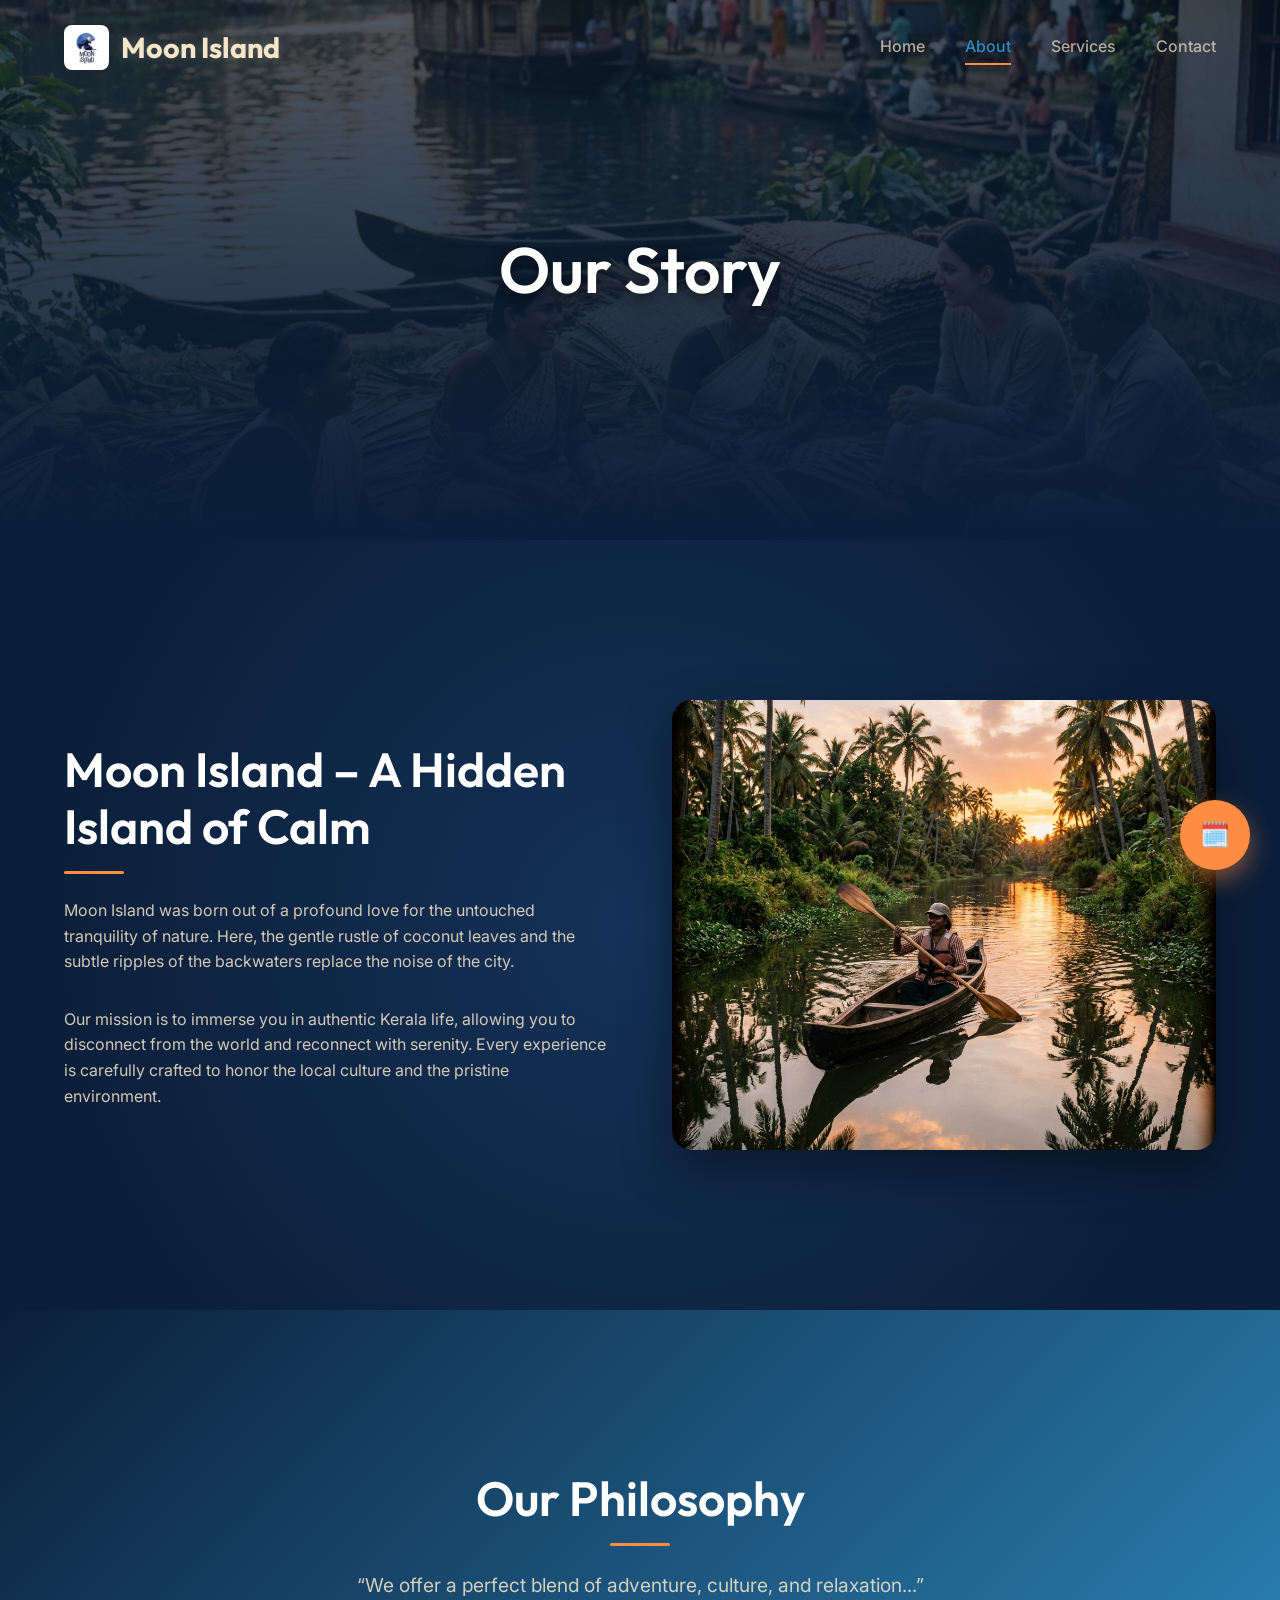
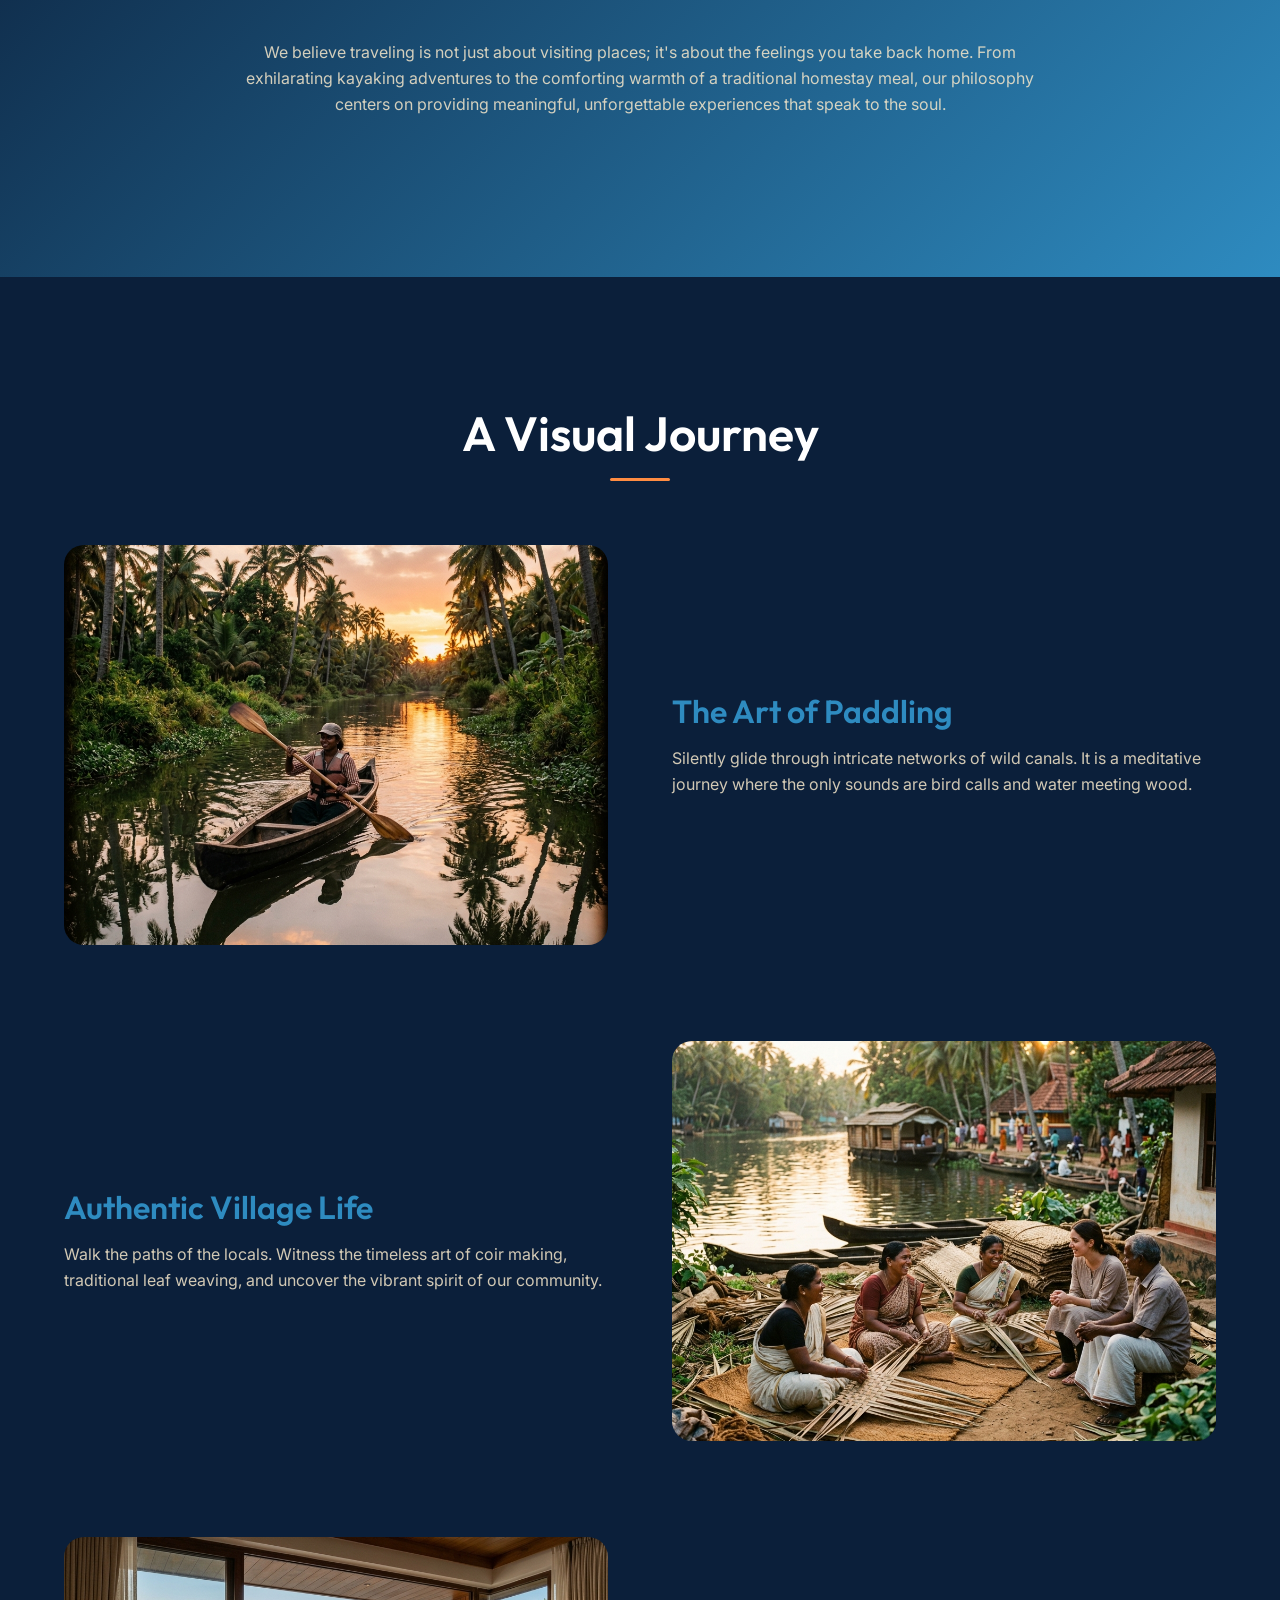
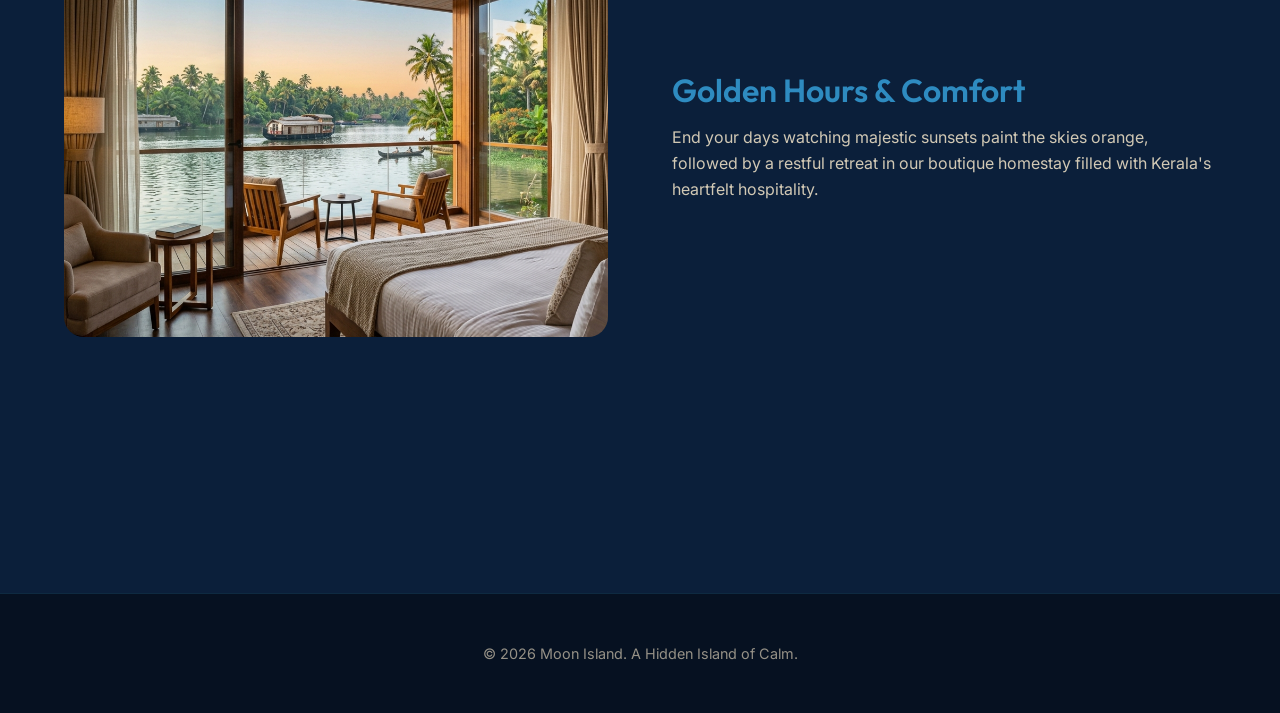
==== about.html @ 8cd6de1d "Initial commit" ====
<!DOCTYPE html>
<html lang="en">
<head>
    <meta charset="UTF-8">
    <meta name="viewport" content="width=device-width, initial-scale=1.0">
    <title>About | Moon Island - Backwater Experience</title>
    <meta name="description" content="Learn about Moon Island. A hidden island of calm offering a perfect blend of adventure, culture, and relaxation.">
    <link rel="preconnect" href="https://fonts.googleapis.com">
    <link rel="preconnect" href="https://fonts.gstatic.com" crossorigin>
    <link href="https://fonts.googleapis.com/css2?family=Outfit:wght@300;400;500;600;700&family=Inter:wght@300;400;500;600&display=swap" rel="stylesheet">
    <link rel="stylesheet" href="style.css">
</head>
<body>
    <div class="water-overlay"></div>

    <header class="navbar">
        <a href="index.html" class="logo">
            <img src="moon island logo.jpeg" alt="Moon Island Logo" class="brand-logo">
            Moon Island
        </a>
        <nav class="nav-links">
            <a href="index.html" class="nav-link">Home</a>
            <a href="about.html" class="nav-link active">About</a>
            <a href="services.html" class="nav-link">Services</a>
            <a href="contact.html" class="nav-link">Contact</a>
        </nav>
        <button class="menu-btn" aria-label="Menu" id="menu-toggle">
            <span></span><span></span><span></span>
        </button>
    </header>

    <main>
        <!-- PAGE HEADER -->
        <section class="page-header">
            <div class="page-header-bg" style="background-image: url('assets/village.png');"></div>
            <div class="page-header-overlay"></div>
            <div class="container fade-up-element">
                <h1 class="page-title float-ui">Our Story</h1>
            </div>
        </section>

        <!-- SECTION 1: ABOUT MOON ISLAND -->
        <section class="welcome-section">
            <div class="container side-passing-layout">
                <div class="side-content slide-in-left">
                    <h2 class="section-heading">Moon Island – A Hidden Island of Calm</h2>
                    <p>Moon Island was born out of a profound love for the untouched tranquility of nature. Here, the gentle rustle of coconut leaves and the subtle ripples of the backwaters replace the noise of the city.</p>
                    <p class="mt-2">Our mission is to immerse you in authentic Kerala life, allowing you to disconnect from the world and reconnect with serenity. Every experience is carefully crafted to honor the local culture and the pristine environment.</p>
                </div>
                <div class="side-image slide-in-right float-ui-delayed">
                    <img src="assets/kayak.png" alt="Peaceful Backwaters">
                </div>
            </div>
        </section>

        <!-- SECTION 2: EXPERIENCE PHILOSOPHY -->
        <section class="why-us-section">
            <div class="container fade-up-element">
                <h2 class="section-heading center">Our Philosophy</h2>
                <p class="cta-text">“We offer a perfect blend of adventure, culture, and relaxation...”</p>
                <p style="max-width: 800px; margin: 0 auto; color: rgba(245, 230, 202, 0.85);">We believe traveling is not just about visiting places; it's about the feelings you take back home. From exhilarating kayaking adventures to the comforting warmth of a traditional homestay meal, our philosophy centers on providing meaningful, unforgettable experiences that speak to the soul.</p>
            </div>
        </section>

        <!-- SECTION 3: VISUAL EXPERIENCE -->
        <section class="activities-section" style="padding-top: 4rem;">
            <div class="container">
                <h2 class="section-heading center fade-up-element">A Visual Journey</h2>
                
                <div class="story-timeline">
                    <!-- Kayaking -->
                    <div class="story-block">
                        <div class="story-image slide-in-left float-ui">
                            <img src="assets/kayak.png" alt="Kayaking through backwaters">
                        </div>
                        <div class="story-text slide-in-right">
                            <h3>The Art of Paddling</h3>
                            <p>Silently glide through intricate networks of wild canals. It is a meditative journey where the only sounds are bird calls and water meeting wood.</p>
                        </div>
                    </div>

                    <!-- Village Life -->
                    <div class="story-block">
                        <div class="story-image slide-in-right float-ui-delayed">
                            <img src="assets/village.png" alt="Village life">
                        </div>
                        <div class="story-text slide-in-left">
                            <h3>Authentic Village Life</h3>
                            <p>Walk the paths of the locals. Witness the timeless art of coir making, traditional leaf weaving, and uncover the vibrant spirit of our community.</p>
                        </div>
                    </div>

                    <!-- Homestay & Sunset (Combined) -->
                    <div class="story-block">
                        <div class="story-image slide-in-left float-ui">
                            <img src="assets/homestay.png" alt="Boutique Homestay at Sunset">
                        </div>
                        <div class="story-text slide-in-right">
                            <h3>Golden Hours & Comfort</h3>
                            <p>End your days watching majestic sunsets paint the skies orange, followed by a restful retreat in our boutique homestay filled with Kerala's heartfelt hospitality.</p>
                        </div>
                    </div>
                </div>

            </div>
        </section>

    </main>

    <footer>
        <p>&copy; 2026 Moon Island. A Hidden Island of Calm.</p>
    </footer>

    <a href="contact.html" class="floating-book-btn" aria-label="Book Now">🗓️</a>
    <script src="script.js"></script>
</body>
</html>
---- style.css ----
:root {
    --bg-deep-blue: #0B1F3A;
    --bg-aqua-blue: #2E8BC0;
    --text-sand-beige: #F5E6CA;
    --accent-sunset: #FF8C42;
    
    --bg-gradient: radial-gradient(circle at 50% 50%, #153258 0%, #0B1F3A 80%);
    --glass-bg: rgba(245, 230, 202, 0.05); /* Sand Beige tinted glass */
    --glass-border: rgba(245, 230, 202, 0.15);
    
    --font-heading: 'Outfit', sans-serif;
    --font-body: 'Inter', sans-serif;
}

* {
    margin: 0;
    padding: 0;
    box-sizing: border-box;
    scroll-behavior: smooth;
}

body {
    font-family: var(--font-body);
    background: var(--bg-deep-blue);
    color: var(--text-sand-beige);
    line-height: 1.6;
    overflow-x: hidden;
}

/* Water Overlay Animation (Subtle) */
.water-overlay {
    position: fixed;
    top: 0;
    left: 0;
    width: 100vw;
    height: 100vh;
    background: url('data:image/svg+xml;utf8,<svg viewBox="0 0 200 200" xmlns="http://www.w3.org/2000/svg"><filter id="noiseFilter"><feTurbulence type="fractalNoise" baseFrequency="0.015" numOctaves="3" stitchTiles="stitch"/></filter><rect width="100%" height="100%" filter="url(%23noiseFilter)" opacity="0.05" fill="%232E8BC0" /></svg>');
    opacity: 0.1;
    pointer-events: none;
    z-index: 9999;
    animation: driftWater 20s linear infinite;
    mix-blend-mode: overlay;
}
@keyframes driftWater {
    0% { background-position: 0 0; }
    100% { background-position: 200px 200px; }
}

/* Typography */
h1, h2, h3, h4, h5 {
    font-family: var(--font-heading);
    font-weight: 600;
    line-height: 1.2;
    color: #fff;
}
p {
    color: rgba(245, 230, 202, 0.85); /* Slightly muted sand beige */
}

a { text-decoration: none; color: inherit; }
ul { list-style: none; }

.container {
    width: 90%;
    max-width: 1200px;
    margin: 0 auto;
    padding: 4rem 0;
}

.visually-hidden {
    position: absolute; width: 1px; height: 1px; overflow: hidden;
}

.center { text-align: center; }
.w-100 { width: 100%; }
.mt-2 { margin-top: 2rem; }
.mt-4 { margin-top: 4rem; }

/* Navbar - Sticky */
.navbar {
    position: fixed;
    top: 0; left: 0; width: 100%;
    padding: 1.5rem 5%;
    display: flex;
    justify-content: space-between;
    align-items: center;
    z-index: 1000;
    transition: background 0.4s ease, padding 0.4s ease, backdrop-filter 0.4s ease;
}

.navbar.scrolled {
    background: rgba(11, 31, 58, 0.85);
    backdrop-filter: blur(16px);
    -webkit-backdrop-filter: blur(16px);
    border-bottom: 1px solid rgba(46, 139, 192, 0.15);
    padding: 1rem 5%;
}

.logo {
    display: flex;
    align-items: center;
    gap: 12px;
    font-family: var(--font-heading);
    font-weight: 700;
    font-size: 1.8rem;
    color: var(--text-sand-beige);
    text-shadow: 0 0 15px rgba(245, 230, 202, 0.3);
}

.brand-logo {
    height: 45px;
    width: auto;
    border-radius: 8px; /* Slightly rounded corners */
}

.nav-links {
    display: flex;
    gap: 2.5rem;
}

.nav-link {
    font-size: 1rem;
    font-weight: 500;
    color: rgba(245, 230, 202, 0.7);
    position: relative;
    transition: color 0.3s ease;
}

.nav-link:hover, .nav-link.active {
    color: var(--bg-aqua-blue);
}

.nav-link::after {
    content: '';
    position: absolute;
    bottom: -5px; left: 0;
    width: 0; height: 2px;
    background: var(--accent-sunset);
    transition: width 0.3s cubic-bezier(0.4, 0, 0.2, 1);
}

.nav-link:hover::after, .nav-link.active::after {
    width: 100%;
}

.menu-btn { 
    display: none; 
    background: none;
    border: none;
    cursor: pointer;
    flex-direction: column;
    gap: 5px;
}
.menu-btn span {
    display: block;
    width: 25px; height: 2px;
    background: var(--text-sand-beige);
    transition: 0.3s;
}

/* Glass UI Components */
.glass-card {
    background: var(--glass-bg);
    backdrop-filter: blur(16px);
    -webkit-backdrop-filter: blur(16px);
    border: 1px solid var(--glass-border);
    border-radius: 20px;
    padding: 2.5rem;
    box-shadow: 0 10px 30px rgba(0, 0, 0, 0.2);
    transition: transform 0.4s cubic-bezier(0.175, 0.885, 0.32, 1.275), box-shadow 0.4s ease, border-color 0.4s ease;
    position: relative;
    overflow: hidden;
}

/* 3D Hover Tilt applied via JS, but base transitions here */
.card-3d:hover {
    border-color: rgba(46, 139, 192, 0.4);
    box-shadow: 0 15px 40px rgba(46, 139, 192, 0.15);
}

/* Floating Motion */
.float-ui {
    animation: gentleUpAndDown 6s ease-in-out infinite alternate;
}
.float-ui-delayed {
    animation: gentleUpAndDown 6s ease-in-out 3s infinite alternate;
}
@keyframes gentleUpAndDown {
    0% { transform: translateY(0px); }
    100% { transform: translateY(-15px); }
}

/* Buttons */
.btn {
    display: inline-block;
    padding: 14px 32px;
    border-radius: 50px;
    font-family: var(--font-heading);
    font-weight: 600;
    font-size: 1.1rem;
    cursor: pointer;
    transition: all 0.3s ease;
    border: none;
    position: relative;
    overflow: hidden;
    z-index: 1;
    text-align: center;
}

.btn-primary {
    background: linear-gradient(135deg, var(--bg-aqua-blue), #1A6C9C);
    color: #fff;
    box-shadow: 0 4px 15px rgba(46, 139, 192, 0.4);
}

.btn-primary:hover {
    box-shadow: 0 8px 25px rgba(46, 139, 192, 0.6);
    transform: translateY(-3px);
}

.btn-outline {
    background: rgba(245, 230, 202, 0.05);
    color: var(--text-sand-beige);
    border: 1px solid rgba(245, 230, 202, 0.3);
    backdrop-filter: blur(4px);
}

.btn-outline:hover {
    background: rgba(46, 139, 192, 0.1);
    border-color: var(--bg-aqua-blue);
    color: #fff;
    transform: translateY(-3px);
}

.btn-accent {
    background: linear-gradient(135deg, var(--accent-sunset), #E06C22);
    color: #fff;
    box-shadow: 0 4px 15px rgba(255, 140, 66, 0.4);
    font-size: 1.2rem;
    padding: 16px 40px;
}
.btn-accent:hover {
    box-shadow: 0 0 25px rgba(255, 140, 66, 0.8);
    transform: translateY(-3px) scale(1.02);
}

/* Ripple */
.ripple { position: relative; }
.ripple-span {
    position: absolute;
    border-radius: 50%;
    transform: scale(0);
    animation: rippleAnim 0.6s linear;
    background-color: rgba(255, 255, 255, 0.3);
    pointer-events: none;
}
@keyframes rippleAnim {
    to { transform: scale(4); opacity: 0; }
}

/* Pages Global Settings */
main {
    padding-top: 0; /* managed per section if needed */
    min-height: 100vh;
}

/* Smooth Fade + Slide Animations */
.fade-up-element {
    opacity: 0;
    transform: translateY(40px);
    transition: opacity 1s cubic-bezier(0.2, 0.8, 0.2, 1), transform 1s cubic-bezier(0.2, 0.8, 0.2, 1);
}
.slide-in-left {
    opacity: 0;
    transform: translateX(-50px);
    transition: opacity 1s cubic-bezier(0.2, 0.8, 0.2, 1), transform 1s cubic-bezier(0.2, 0.8, 0.2, 1);
}
.slide-in-right {
    opacity: 0;
    transform: translateX(50px);
    transition: opacity 1s cubic-bezier(0.2, 0.8, 0.2, 1), transform 1s cubic-bezier(0.2, 0.8, 0.2, 1);
}
.is-visible {
    opacity: 1 !important;
    transform: translate(0, 0) !important;
}

/* HERO SECTION (HOME FULLSCREEN) */
.hero-wrapper {
    position: relative;
    height: 100vh;
    display: flex;
    align-items: center;
    justify-content: center;
    overflow: hidden;
}

.hero-bg-img {
    position: absolute;
    top: 0; left: 0; width: 100%; height: 100%;
    background-image: url('assets/hero.png'), linear-gradient(180deg, var(--bg-deep-blue), var(--bg-aqua-blue));
    background-size: cover;
    background-position: center;
    z-index: -2;
    animation: slowHeroZoom 30s infinite alternate ease-in-out;
}
@keyframes slowHeroZoom {
    0% { transform: scale(1); }
    100% { transform: scale(1.15); }
}

.hero-gradient-overlay {
    position: absolute;
    top: 0; left: 0; width: 100%; height: 100%;
    background: linear-gradient(to bottom, rgba(11,31,58,0.4) 0%, rgba(11,31,58,0.8) 100%);
    z-index: -1;
}

.hero-content {
    text-align: center;
    z-index: 10;
    max-width: 900px;
}

.hero-title {
    font-size: 5rem;
    font-weight: 700;
    background: linear-gradient(to right, #fff, var(--text-sand-beige));
    -webkit-background-clip: text;
    -webkit-text-fill-color: transparent;
    margin-bottom: 1rem;
    text-shadow: 0 10px 30px rgba(0,0,0,0.5);
    opacity: 0;
    animation: fadeInDown 1.5s ease forwards 0.5s;
}

.hero-subtitle {
    font-size: 2rem;
    color: var(--bg-aqua-blue);
    margin-bottom: 2rem;
    opacity: 0;
    animation: fadeInUp 1.5s ease forwards 1s;
}

.hero-text {
    font-size: 1.2rem;
    color: var(--text-sand-beige);
    opacity: 0;
    margin-bottom: 3rem;
    line-height: 1.8;
    animation: fadeInUp 1.5s ease forwards 1.5s;
}

.hero-btns {
    display: flex;
    gap: 1.5rem;
    justify-content: center;
    opacity: 0;
    animation: fadeInUp 1.5s ease forwards 2s;
}

@keyframes fadeInUp {
    from { opacity: 0; transform: translateY(30px); }
    to { opacity: 1; transform: translateY(0); }
}
@keyframes fadeInDown {
    from { opacity: 0; transform: translateY(-30px); }
    to { opacity: 1; transform: translateY(0); }
}

/* WELCOME SECTION - Side Passing */
.welcome-section {
    padding: 6rem 0;
    background: var(--bg-gradient);
    position: relative;
    overflow: hidden;
}
.side-passing-layout {
    display: flex;
    align-items: center;
    justify-content: space-between;
    gap: 4rem;
}
.side-passing-layout.reverse {
    flex-direction: row-reverse;
}
.side-content { flex: 1; }
.side-image {
    flex: 1;
    position: relative;
    border-radius: 20px;
    overflow: hidden;
    box-shadow: 0 20px 50px rgba(0,0,0,0.4);
    height: 450px;
}
.side-image img {
    width: 100%; height: 100%; object-fit: cover;
}

/* Section Titles */
.section-heading {
    font-size: 3rem;
    color: #fff;
    margin-bottom: 1.5rem;
    position: relative;
}
.section-heading::after {
    content: '';
    display: block;
    width: 60px;
    height: 3px;
    background: var(--accent-sunset);
    margin-top: 15px;
    border-radius: 2px;
}
.section-heading.center {
    text-align: center;
}
.section-heading.center::after {
    margin: 15px auto 0;
}

/* ACTIVITIES SECTION */
.activities-section {
    padding: 6rem 0;
    background: var(--bg-deep-blue);
}

.activities-grid {
    display: grid;
    grid-template-columns: repeat(auto-fit, minmax(320px, 1fr));
    gap: 2.5rem;
    margin-top: 4rem;
}

.activity-card {
    display: flex;
    flex-direction: column;
    padding: 0;
}

.activity-image {
    height: 220px;
    overflow: hidden;
    border-radius: 20px 20px 0 0;
    position: relative;
}
.activity-image img {
    width: 100%; height: 100%; object-fit: cover;
    transition: transform 0.6s ease;
}
.activity-card:hover .activity-image img {
    transform: scale(1.08);
}
.activity-icon {
    position: absolute;
    bottom: -20px;
    right: 20px;
    width: 50px;
    height: 50px;
    background: var(--bg-aqua-blue);
    border-radius: 50%;
    display: flex;
    align-items: center;
    justify-content: center;
    font-size: 1.5rem;
    box-shadow: 0 5px 15px rgba(0,0,0,0.3);
    z-index: 2;
}

.activity-details {
    padding: 2rem;
    flex: 1;
    display: flex;
    flex-direction: column;
    border-radius: 0 0 20px 20px;
}
.activity-details h3 {
    font-size: 1.5rem;
    margin-bottom: 1rem;
    color: var(--bg-aqua-blue);
}
.activity-details p {
    font-size: 0.95rem;
    margin-bottom: 1.5rem;
    flex: 1;
}
.highlights-list h4 {
    font-size: 1rem;
    color: #fff;
    margin-bottom: 0.8rem;
}
.highlights-list ul {
    margin-bottom: 1rem;
}
.highlights-list li {
    font-size: 0.9rem;
    margin-bottom: 0.5rem;
    padding-left: 1.5rem;
    position: relative;
    color: rgba(245, 230, 202, 0.8);
}
.highlights-list li::before {
    content: '✓';
    position: absolute;
    left: 0;
    color: var(--accent-sunset);
    font-weight: bold;
}

/* WHY CHOOSE US */
.why-us-section {
    padding: 6rem 0;
    background: linear-gradient(135deg, var(--bg-deep-blue), var(--bg-aqua-blue));
    position: relative;
    text-align: center;
}
.why-grid {
    display: flex;
    justify-content: center;
    flex-wrap: wrap;
    gap: 3rem;
    margin-top: 4rem;
}
.why-item {
    flex: 1;
    min-width: 250px;
    max-width: 300px;
}
.why-icon {
    font-size: 3rem;
    margin-bottom: 1.5rem;
    display: inline-block;
    animation: gentleUpAndDown 4s infinite alternate ease-in-out;
}
.why-item h4 {
    font-size: 1.2rem;
    margin-bottom: 1rem;
    color: #fff;
}
.why-item p {
    font-size: 0.95rem;
}

/* CTA SECTION */
.cta-section {
    padding: 8rem 0;
    text-align: center;
    background: var(--bg-gradient);
    border-top: 1px solid rgba(245, 230, 202, 0.1);
}
.cta-section .section-heading::after {
    display: none;
}
.cta-text {
    font-size: 1.2rem;
    max-width: 600px;
    margin: 0 auto 2.5rem;
}

/* PAGE WRAPPERS (About, Services, Contact) */
.page-header {
    height: 60vh;
    display: flex;
    align-items: center;
    justify-content: center;
    position: relative;
    text-align: center;
    overflow: hidden;
}
.page-header-bg {
    position: absolute;
    top: 0; left: 0; width: 100%; height: 100%;
    background-size: cover;
    background-position: center;
    background-attachment: fixed; /* Parallax */
    z-index: -2;
    filter: brightness(0.6);
}
.page-header-overlay {
    position: absolute;
    top: 0; left: 0; width: 100%; height: 100%;
    background: linear-gradient(to top, var(--bg-deep-blue), rgba(11,31,58,0.5));
    z-index: -1;
}
.page-title {
    font-size: 4rem;
    color: #fff;
    text-shadow: 0 5px 15px rgba(0,0,0,0.6);
}

/* ABOUT PAGE */
.story-timeline {
    position: relative;
    margin-top: 4rem;
}
.story-block {
    display: flex;
    align-items: center;
    gap: 4rem;
    margin-bottom: 6rem;
}
.story-block:nth-child(even) {
    flex-direction: row-reverse;
}
.story-text {
    flex: 1;
}
.story-image {
    flex: 1;
    border-radius: 20px;
    height: 400px;
    overflow: hidden;
}
.story-image img {
    width: 100%; height: 100%; object-fit: cover;
}
.story-text h3 {
    font-size: 2rem;
    color: var(--bg-aqua-blue);
    margin-bottom: 1rem;
}

/* Image Gallery Slider Placeholder */
.gallery-slider {
    display: flex;
    gap: 2rem;
    overflow-x: auto;
    padding: 2rem 0;
    scroll-snap-type: x mandatory;
    scrollbar-width: none;
}
.gallery-slider::-webkit-scrollbar { display: none; }
.gallery-item {
    min-width: 350px;
    height: 250px;
    border-radius: 20px;
    overflow: hidden;
    scroll-snap-align: center;
}
.gallery-item img {
    width: 100%; height: 100%; object-fit: cover;
    transition: 0.5s ease;
}
.gallery-item:hover img {
    transform: scale(1.1);
}

/* SERVICES PAGE */
.pricing-section {
    padding: 6rem 0;
    background: var(--bg-gradient);
}
.pricing-grid {
    display: grid;
    grid-template-columns: repeat(auto-fit, minmax(280px, 1fr));
    gap: 2.5rem;
    margin-top: 3rem;
}
.price-card {
    text-align: center;
}
.price-tag {
    font-size: 2.5rem;
    color: var(--accent-sunset);
    font-weight: 700;
    margin: 1.5rem 0;
    font-family: var(--font-heading);
}
.badge {
    position: absolute;
    top: -15px; right: 20px;
    background: var(--accent-sunset);
    color: #fff;
    padding: 5px 15px;
    border-radius: 20px;
    font-size: 0.8rem;
    font-weight: bold;
    box-shadow: 0 5px 15px rgba(255,140,66,0.3);
}

.packages-grid {
    display: grid;
    grid-template-columns: repeat(auto-fit, minmax(200px, 1fr));
    gap: 1.5rem;
    margin-top: 2rem;
}
.pkg-card {
    text-align: center;
    padding: 2rem;
    border-radius: 15px;
    background: rgba(46, 139, 192, 0.1);
    border: 1px solid rgba(46, 139, 192, 0.3);
    transition: 0.4s ease;
}
.pkg-card:hover {
    background: rgba(46, 139, 192, 0.2);
    transform: translateY(-5px);
}
.pkg-card h4 {
    margin-bottom: 0.5rem;
    color: var(--text-sand-beige);
}
.pkg-card .pkg-price {
    font-size: 1.5rem;
    color: var(--accent-sunset);
    font-weight: 600;
}

.notes-section {
    text-align: center;
    margin-top: 4rem;
    padding: 2rem;
    background: rgba(255, 140, 66, 0.1);
    border-radius: 15px;
}
.notes-section p {
    color: var(--accent-sunset);
    font-weight: 500;
}

/* CONTACT PAGE */
.contact-layout {
    display: grid;
    grid-template-columns: 1fr 1fr;
    gap: 4rem;
    padding: 4rem 0;
}
.contact-info {
    display: flex;
    flex-direction: column;
    gap: 2rem;
}
.contact-item {
    display: flex;
    align-items: center;
    gap: 1.5rem;
    padding: 1.5rem;
    background: var(--glass-bg);
    border-radius: 15px;
    border: 1px solid var(--glass-border);
}
.contact-icon {
    font-size: 2rem;
    color: var(--bg-aqua-blue);
}
.contact-item h4 {
    margin-bottom: 0.2rem;
    color: #fff;
}

.contact-form {
    display: flex;
    flex-direction: column;
    gap: 1.5rem;
}
.form-group {
    display: flex;
    flex-direction: column;
    gap: 0.5rem;
}
.form-group label {
    font-weight: 500;
    color: var(--text-sand-beige);
}
.form-control {
    padding: 15px;
    border-radius: 10px;
    border: 1px solid rgba(245, 230, 202, 0.2);
    background: rgba(11, 31, 58, 0.5);
    color: #fff;
    font-family: var(--font-body);
    font-size: 1rem;
    transition: 0.3s;
}
.form-control:focus {
    outline: none;
    border-color: var(--bg-aqua-blue);
    box-shadow: 0 0 10px rgba(46, 139, 192, 0.2);
}
textarea.form-control {
    resize: vertical;
    min-height: 150px;
}

.map-container {
    width: 100%;
    height: 400px;
    border-radius: 20px;
    overflow: hidden;
    margin-top: 4rem;
}

/* Floating Booking Button */
.floating-book-btn {
    position: fixed;
    bottom: 30px;
    right: 30px;
    background: var(--accent-sunset);
    color: #fff;
    width: 70px;
    height: 70px;
    border-radius: 50%;
    display: flex;
    align-items: center;
    justify-content: center;
    font-size: 1.5rem;
    box-shadow: 0 10px 25px rgba(255, 140, 66, 0.5);
    z-index: 1000;
    transition: 0.3s;
    animation: gentlePulse 2s infinite;
}
@keyframes gentlePulse {
    0% { transform: scale(1); box-shadow: 0 10px 25px rgba(255, 140, 66, 0.5); }
    50% { transform: scale(1.05); box-shadow: 0 15px 35px rgba(255, 140, 66, 0.8); }
    100% { transform: scale(1); box-shadow: 0 10px 25px rgba(255, 140, 66, 0.5); }
}
.floating-book-btn:hover {
    transform: scale(1.1) !important;
}

/* Footer */
footer {
    text-align: center;
    padding: 3rem 0;
    background: #061121;
    border-top: 1px solid rgba(46, 139, 192, 0.2);
}
footer p {
    font-size: 0.9rem;
    color: rgba(245, 230, 202, 0.6);
}

/* Mobile Responsive */
@media (max-width: 992px) {
    .side-passing-layout, .side-passing-layout.reverse {
        flex-direction: column;
    }
    .hero-title { font-size: 3.5rem; }
    .page-title { font-size: 3rem; }
    .contact-layout { grid-template-columns: 1fr; }
    .story-block, .story-block:nth-child(even) { flex-direction: column; }
}

@media (max-width: 768px) {
    .menu-btn { display: flex; }
    .nav-links {
        position: absolute;
        top: 100%;
        left: 0;
        width: 100%;
        background: rgba(11, 31, 58, 0.95);
        backdrop-filter: blur(10px);
        flex-direction: column;
        align-items: center;
        padding: 2rem 0;
        gap: 2rem;
        transform: translateY(-150%);
        opacity: 0;
        transition: 0.4s ease;
        z-index: -1;
    }
    .nav-links.nav-active {
        transform: translateY(0);
        opacity: 1;
    }
    .hero-title { font-size: 2.8rem; }
    .hero-subtitle { font-size: 1.5rem; }
    .section-heading { font-size: 2.2rem; }
}
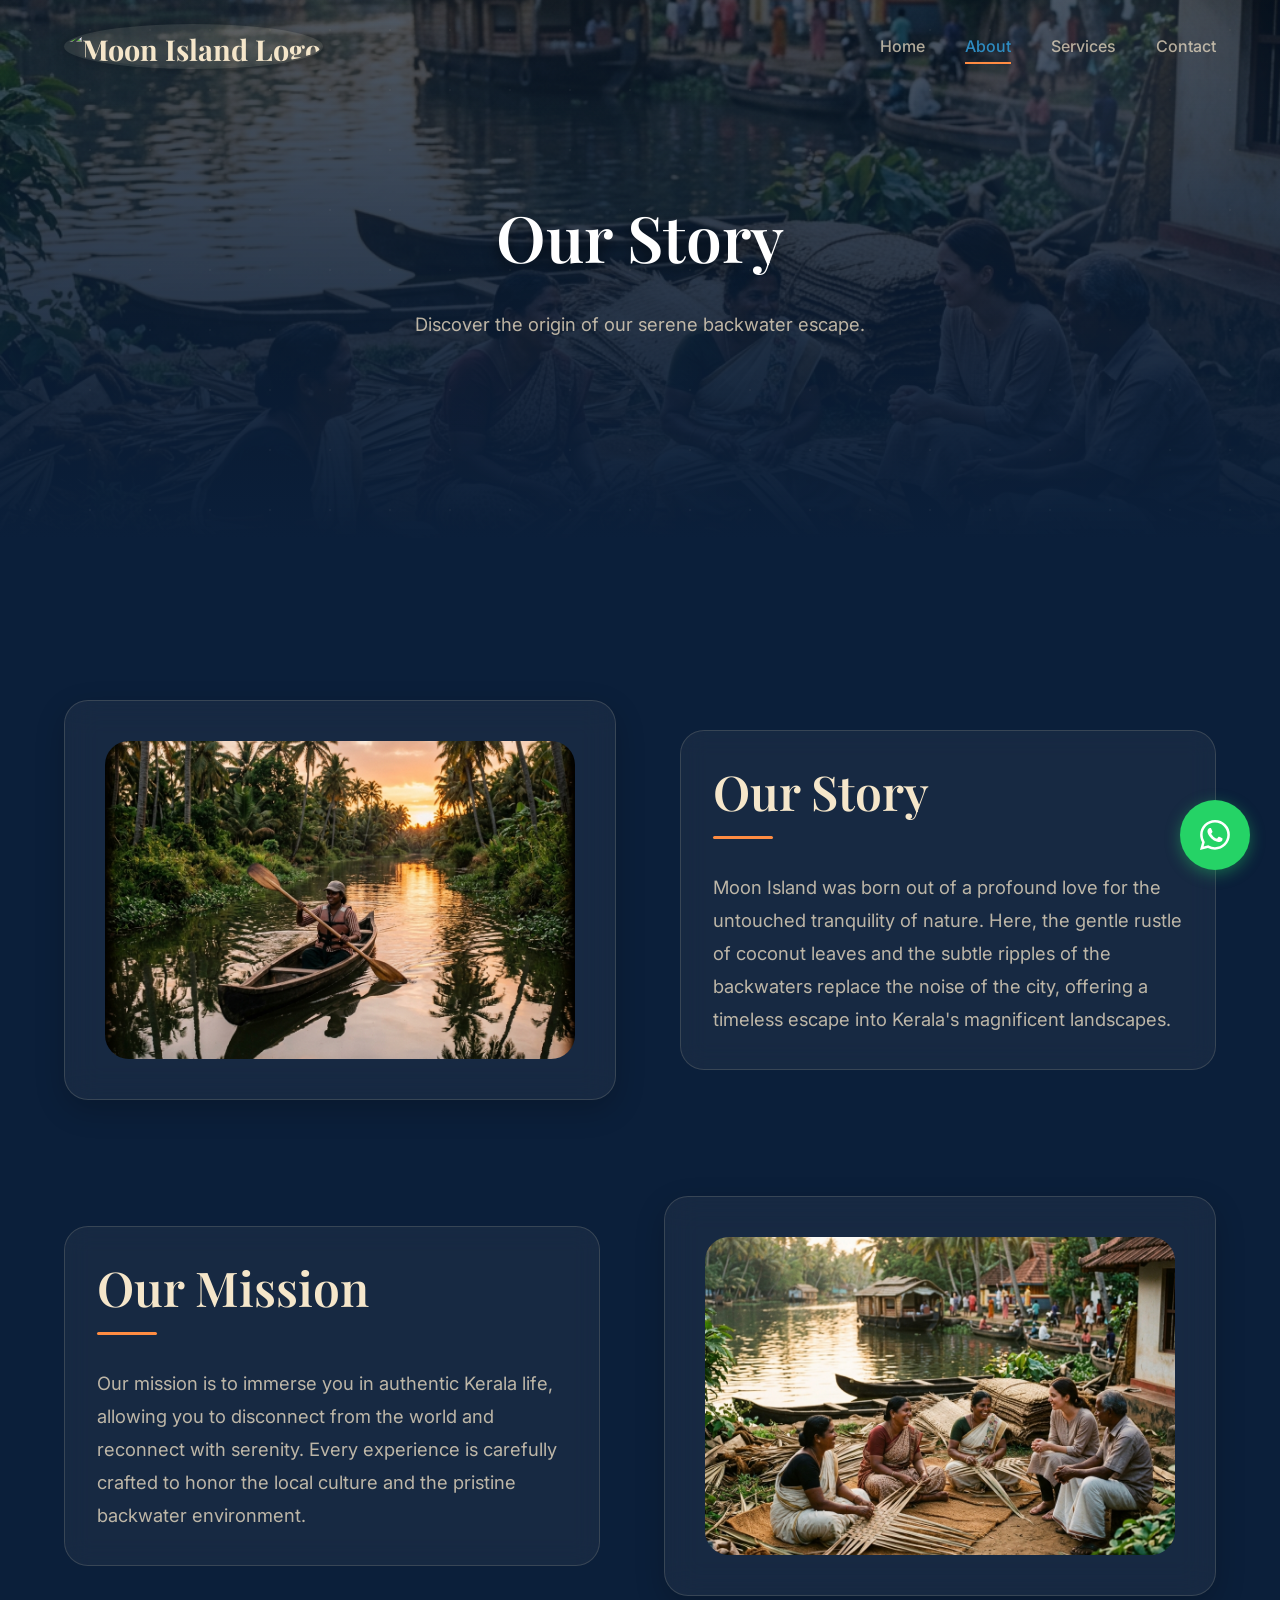
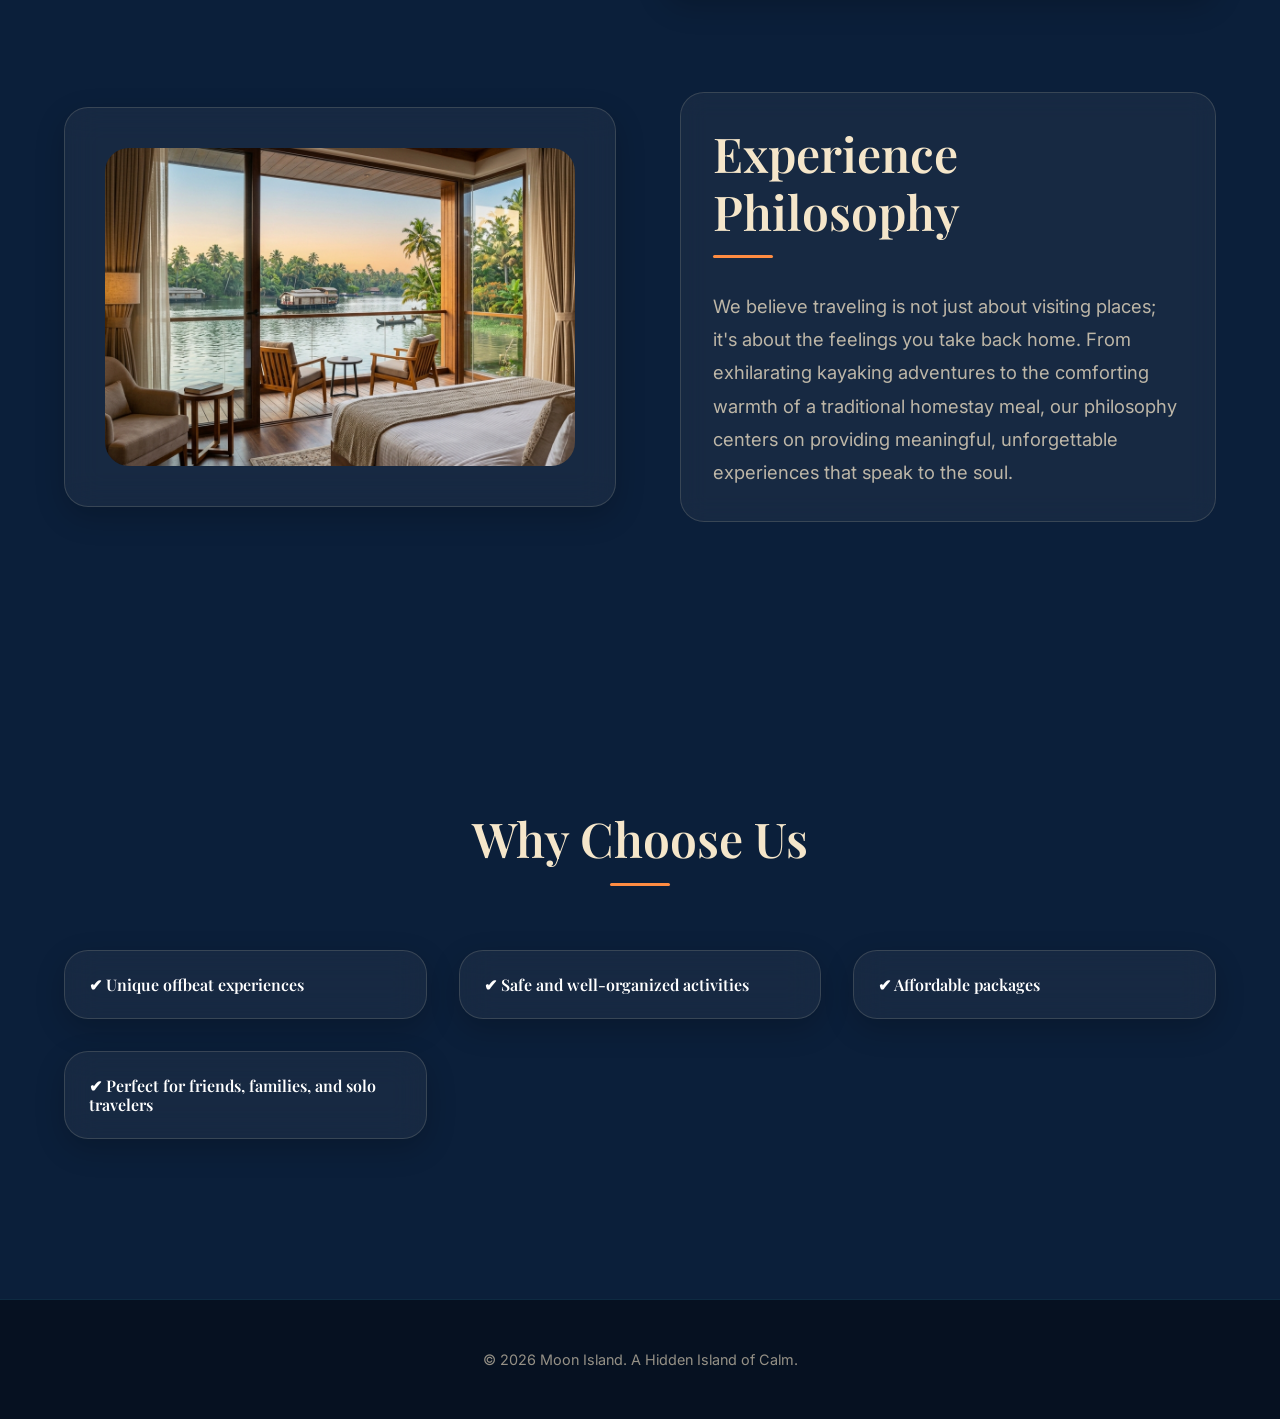
==== commit 09866be1: "upload website files" ====
--- a/about.html
+++ b/about.html
@@ -7,7 +7,7 @@
     <meta name="description" content="Learn about Moon Island. A hidden island of calm offering a perfect blend of adventure, culture, and relaxation.">
     <link rel="preconnect" href="https://fonts.googleapis.com">
     <link rel="preconnect" href="https://fonts.gstatic.com" crossorigin>
-    <link href="https://fonts.googleapis.com/css2?family=Outfit:wght@300;400;500;600;700&family=Inter:wght@300;400;500;600&display=swap" rel="stylesheet">
+    <link href="https://fonts.googleapis.com/css2?family=Playfair+Display:ital,wght@0,400;0,500;0,600;0,700;1,400;1,500&family=Inter:wght@300;400;500;600&display=swap" rel="stylesheet">
     <link rel="stylesheet" href="style.css">
 </head>
 <body>
@@ -15,8 +15,7 @@
 
     <header class="navbar">
         <a href="index.html" class="logo">
-            <img src="moon island logo.jpeg" alt="Moon Island Logo" class="brand-logo">
-            Moon Island
+            <img src="moon island logo.png" alt="Moon Island Logo" class="brand-logo">
         </a>
         <nav class="nav-links">
             <a href="index.html" class="nav-link">Home</a>
@@ -29,80 +28,76 @@
         </button>
     </header>
 
-    <main>
+    <main class="page-with-moon">
         <!-- PAGE HEADER -->
-        <section class="page-header">
+        <section class="page-header cinematic-header">
             <div class="page-header-bg" style="background-image: url('assets/village.png');"></div>
-            <div class="page-header-overlay"></div>
-            <div class="container fade-up-element">
-                <h1 class="page-title float-ui">Our Story</h1>
+            <div class="page-header-overlay subtle-overlay"></div>
+            <div class="container fade-up-element text-center">
+                <h1 class="page-title hero-fade-up">Our Story</h1>
+                <p class="subtitle mt-2 hero-soft-fade max-w-lg mx-auto text-sand-muted">Discover the origin of our serene backwater escape.</p>
             </div>
+            <div class="animated-moon"></div>
         </section>
 
-        <!-- SECTION 1: ABOUT MOON ISLAND -->
-        <section class="welcome-section">
-            <div class="container side-passing-layout">
-                <div class="side-content slide-in-left">
-                    <h2 class="section-heading">Moon Island – A Hidden Island of Calm</h2>
-                    <p>Moon Island was born out of a profound love for the untouched tranquility of nature. Here, the gentle rustle of coconut leaves and the subtle ripples of the backwaters replace the noise of the city.</p>
-                    <p class="mt-2">Our mission is to immerse you in authentic Kerala life, allowing you to disconnect from the world and reconnect with serenity. Every experience is carefully crafted to honor the local culture and the pristine environment.</p>
+        <section class="story-layout experiences-section">
+            <div class="container">
+                
+                <!-- Our Story -->
+                <div class="story-block align-center mb-8">
+                    <div class="story-image slide-in-left img-zoom rounded-2xl glass-card p-0">
+                        <img src="assets/kayak.png" class="w-100 rounded-2xl" alt="Moon Island Kayaking Story">
+                    </div>
+                    <div class="story-text slide-in-right glass-container p-4 rounded-2xl">
+                        <h2 class="section-heading text-white">Our Story</h2>
+                        <p class="text-sand-muted text-lg mt-2">Moon Island was born out of a profound love for the untouched tranquility of nature. Here, the gentle rustle of coconut leaves and the subtle ripples of the backwaters replace the noise of the city, offering a timeless escape into Kerala's magnificent landscapes.</p>
+                    </div>
                 </div>
-                <div class="side-image slide-in-right float-ui-delayed">
-                    <img src="assets/kayak.png" alt="Peaceful Backwaters">
+
+                <!-- Our Mission -->
+                <div class="story-block reverse align-center mb-8 mt-8">
+                    <div class="story-image slide-in-right img-zoom rounded-2xl glass-card p-0">
+                        <img src="assets/village.png" class="w-100 rounded-2xl" alt="Authentic Village Life">
+                    </div>
+                    <div class="story-text slide-in-left glass-container p-4 rounded-2xl">
+                        <h2 class="section-heading text-white">Our Mission</h2>
+                        <p class="text-sand-muted text-lg mt-2">Our mission is to immerse you in authentic Kerala life, allowing you to disconnect from the world and reconnect with serenity. Every experience is carefully crafted to honor the local culture and the pristine backwater environment.</p>
+                    </div>
                 </div>
-            </div>
-        </section>
 
-        <!-- SECTION 2: EXPERIENCE PHILOSOPHY -->
-        <section class="why-us-section">
-            <div class="container fade-up-element">
-                <h2 class="section-heading center">Our Philosophy</h2>
-                <p class="cta-text">“We offer a perfect blend of adventure, culture, and relaxation...”</p>
-                <p style="max-width: 800px; margin: 0 auto; color: rgba(245, 230, 202, 0.85);">We believe traveling is not just about visiting places; it's about the feelings you take back home. From exhilarating kayaking adventures to the comforting warmth of a traditional homestay meal, our philosophy centers on providing meaningful, unforgettable experiences that speak to the soul.</p>
-            </div>
-        </section>
-
-        <!-- SECTION 3: VISUAL EXPERIENCE -->
-        <section class="activities-section" style="padding-top: 4rem;">
-            <div class="container">
-                <h2 class="section-heading center fade-up-element">A Visual Journey</h2>
-                
-                <div class="story-timeline">
-                    <!-- Kayaking -->
-                    <div class="story-block">
-                        <div class="story-image slide-in-left float-ui">
-                            <img src="assets/kayak.png" alt="Kayaking through backwaters">
-                        </div>
-                        <div class="story-text slide-in-right">
-                            <h3>The Art of Paddling</h3>
-                            <p>Silently glide through intricate networks of wild canals. It is a meditative journey where the only sounds are bird calls and water meeting wood.</p>
-                        </div>
+                <!-- Experience Philosophy -->
+                <div class="story-block align-center mt-8">
+                    <div class="story-image slide-in-left img-zoom rounded-2xl glass-card p-0">
+                        <img src="assets/homestay.png" class="w-100 rounded-2xl" alt="Boutique Homestay Comfort">
                     </div>
-
-                    <!-- Village Life -->
-                    <div class="story-block">
-                        <div class="story-image slide-in-right float-ui-delayed">
-                            <img src="assets/village.png" alt="Village life">
-                        </div>
-                        <div class="story-text slide-in-left">
-                            <h3>Authentic Village Life</h3>
-                            <p>Walk the paths of the locals. Witness the timeless art of coir making, traditional leaf weaving, and uncover the vibrant spirit of our community.</p>
-                        </div>
-                    </div>
-
-                    <!-- Homestay & Sunset (Combined) -->
-                    <div class="story-block">
-                        <div class="story-image slide-in-left float-ui">
-                            <img src="assets/homestay.png" alt="Boutique Homestay at Sunset">
-                        </div>
-                        <div class="story-text slide-in-right">
-                            <h3>Golden Hours & Comfort</h3>
-                            <p>End your days watching majestic sunsets paint the skies orange, followed by a restful retreat in our boutique homestay filled with Kerala's heartfelt hospitality.</p>
-                        </div>
+                    <div class="story-text slide-in-right glass-container p-4 rounded-2xl">
+                        <h2 class="section-heading text-white">Experience Philosophy</h2>
+                        <p class="text-sand-muted text-lg mt-2">We believe traveling is not just about visiting places; it's about the feelings you take back home. From exhilarating kayaking adventures to the comforting warmth of a traditional homestay meal, our philosophy centers on providing meaningful, unforgettable experiences that speak to the soul.</p>
                     </div>
                 </div>
 
             </div>
+            
+            <!-- Why Choose Us -->
+            <div class="container mt-8 fade-up-element">
+                <h2 class="section-heading center text-white">Why Choose Us</h2>
+                <div class="compact-grid mt-4">
+                    <div class="detail-card glass-card rounded-2xl">
+                        <h4>✔ Unique offbeat experiences</h4>
+                    </div>
+                    <div class="detail-card glass-card rounded-2xl">
+                        <h4>✔ Safe and well-organized activities</h4>
+                    </div>
+                    <div class="detail-card glass-card rounded-2xl">
+                        <h4>✔ Affordable packages</h4>
+                    </div>
+                    <div class="detail-card glass-card rounded-2xl">
+                        <h4>✔ Perfect for friends, families, and solo travelers</h4>
+                    </div>
+                </div>
+            </div>
+
+            <div class="particles-container"></div>
         </section>
 
     </main>
@@ -111,7 +106,12 @@
         <p>&copy; 2026 Moon Island. A Hidden Island of Calm.</p>
     </footer>
 
-    <a href="contact.html" class="floating-book-btn" aria-label="Book Now">🗓️</a>
+    <!-- Floating WhatsApp Button -->
+    <a href="https://wa.me/919746167994" class="floating-book-btn float-wa" aria-label="WhatsApp Us" target="_blank">
+        <svg xmlns="http://www.w3.org/2000/svg" width="30" height="30" fill="currentColor" class="bi bi-whatsapp" viewBox="0 0 16 16">
+            <path d="M13.601 2.326A7.854 7.854 0 0 0 7.994 0C3.627 0 .068 3.558.064 7.926c0 1.399.366 2.76 1.057 3.965L0 16l4.204-1.102a7.933 7.933 0 0 0 3.79.965h.004c4.368 0 7.926-3.558 7.93-7.93A7.898 7.898 0 0 0 13.6 2.326zM7.994 14.521a6.573 6.573 0 0 1-3.356-.92l-.24-.144-2.494.654.666-2.433-.156-.251a6.56 6.56 0 0 1-1.007-3.505c0-3.626 2.957-6.584 6.591-6.584a6.59 6.59 0 0 1 4.66 1.931 6.557 6.557 0 0 1 1.928 4.66c-.004 3.639-2.961 6.592-6.592 6.592zm3.615-4.934c-.197-.099-1.17-.578-1.353-.646-.182-.065-.315-.099-.445.099-.133.197-.513.646-.627.775-.114.133-.232.148-.43.05-.197-.1-.836-.308-1.592-.985-.59-.525-.985-1.175-1.103-1.372-.114-.198-.011-.304.088-.403.087-.088.197-.232.296-.346.1-.114.133-.198.198-.33.065-.134.034-.248-.015-.347-.05-.099-.445-1.076-.612-1.47-.16-.389-.323-.335-.445-.34-.114-.007-.247-.007-.38-.007a.729.729 0 0 0-.529.247c-.182.198-.691.677-.691 1.654 0 .977.71 1.916.81 2.049.098.133 1.394 2.132 3.383 2.992.47.205.84.326 1.129.418.475.152.904.129 1.246.08.38-.058 1.171-.48 1.338-.943.164-.464.164-.86.114-.943-.049-.084-.182-.133-.38-.232z"/>
+        </svg>
+    </a>
     <script src="script.js"></script>
 </body>
 </html>
--- a/style.css
+++ b/style.css
@@ -8,7 +8,7 @@
     --glass-bg: rgba(245, 230, 202, 0.05); /* Sand Beige tinted glass */
     --glass-border: rgba(245, 230, 202, 0.15);
     
-    --font-heading: 'Outfit', sans-serif;
+    --font-heading: 'Playfair Display', serif;
     --font-body: 'Inter', sans-serif;
 }
 
@@ -47,7 +47,7 @@
 }
 
 /* Typography */
-h1, h2, h3, h4, h5 {
+h1, h2, h3, h4, .word-reveal {
     font-family: var(--font-heading);
     font-weight: 600;
     line-height: 1.2;
@@ -110,7 +110,10 @@
 .brand-logo {
     height: 45px;
     width: auto;
-    border-radius: 8px; /* Slightly rounded corners */
+    border-radius: 50%;
+    background-color: rgba(245, 230, 202, 0.1); 
+    padding: 2px;
+    box-shadow: 0 0 10px rgba(0, 0, 0, 0.2);
 }
 
 .nav-links {
@@ -312,62 +315,131 @@
 .hero-gradient-overlay {
     position: absolute;
     top: 0; left: 0; width: 100%; height: 100%;
-    background: linear-gradient(to bottom, rgba(11,31,58,0.4) 0%, rgba(11,31,58,0.8) 100%);
+    /* Dark gradient overlay up to 20% maximum for premium feel */
+    background: linear-gradient(to bottom, rgba(0,0,0,0.1) 0%, rgba(0,0,0,0.2) 100%);
     z-index: -1;
+}
+
+.hero-bg-video {
+    position: absolute;
+    top: 0; left: 0; 
+    width: 100%; height: 100%; 
+    min-width: 100%; min-height: 100%;
+    object-fit: cover;
+    z-index: -2;
+    /* Hardware acceleration and crisp rendering */
+    transform: translateZ(0);
+    will-change: transform;
+    /* Clarity and premium aesthetic filters */
+    filter: contrast(1.05) brightness(1.08) saturate(1.1);
 }
 
 .hero-content {
     text-align: center;
     z-index: 10;
     max-width: 900px;
+    display: flex;
+    flex-direction: column;
+    align-items: center;
 }
 
 .hero-title {
-    font-size: 5rem;
-    font-weight: 700;
-    background: linear-gradient(to right, #fff, var(--text-sand-beige));
-    -webkit-background-clip: text;
-    -webkit-text-fill-color: transparent;
-    margin-bottom: 1rem;
-    text-shadow: 0 10px 30px rgba(0,0,0,0.5);
-    opacity: 0;
-    animation: fadeInDown 1.5s ease forwards 0.5s;
+    font-size: 4.5rem;
+    font-weight: 600;
+    color: #E6C27A; /* A beautiful warm golden sand color */
+    margin-bottom: 0.5rem;
+    line-height: 1.1;
+    letter-spacing: 1px;
+    text-shadow: 0px 4px 20px rgba(0,0,0,0.9);
+    opacity: 1;
 }
 
 .hero-subtitle {
-    font-size: 2rem;
-    color: var(--bg-aqua-blue);
+    font-size: 3rem;
+    color: #FFFFFF;
+    margin-bottom: 1.5rem;
+    font-weight: 400;
+    letter-spacing: 1px;
+    text-shadow: 0px 6px 25px rgba(0,0,0,0.9);
+}
+
+.hero-text {
+    font-size: 1.25rem;
+    color: rgba(245, 230, 202, 0.95);
+    line-height: 1.8;
+    max-width: 650px;
     margin-bottom: 2rem;
-    opacity: 0;
-    animation: fadeInUp 1.5s ease forwards 1s;
-}
-
-.hero-text {
-    font-size: 1.2rem;
-    color: var(--text-sand-beige);
-    opacity: 0;
-    margin-bottom: 3rem;
-    line-height: 1.8;
-    animation: fadeInUp 1.5s ease forwards 1.5s;
-}
-
-.hero-btns {
+    font-weight: 300;
+    text-shadow: 0px 4px 12px rgba(0,0,0,0.9);
+}
+
+.hero-btns-container {
     display: flex;
     gap: 1.5rem;
     justify-content: center;
+}
+
+.hero-fade-up {
+    animation: cinFadeUp 1.5s cubic-bezier(0.2, 0.8, 0.2, 1) forwards 0.5s;
+}
+.hero-delay-fade {
+    animation: cinFadeIn 1.5s cubic-bezier(0.2, 0.8, 0.2, 1) forwards 1s;
+}
+.hero-soft-fade {
+    animation: cinFadeIn 1.5s cubic-bezier(0.2, 0.8, 0.2, 1) forwards 1.5s;
+}
+.btn-scale-in {
     opacity: 0;
-    animation: fadeInUp 1.5s ease forwards 2s;
-}
-
-@keyframes fadeInUp {
-    from { opacity: 0; transform: translateY(30px); }
-    to { opacity: 1; transform: translateY(0); }
-}
-@keyframes fadeInDown {
-    from { opacity: 0; transform: translateY(-30px); }
-    to { opacity: 1; transform: translateY(0); }
-}
-
+    animation: cinScaleIn 1s cubic-bezier(0.2, 0.8, 0.2, 1) forwards;
+}
+.btn-scale-in:nth-child(1) { animation-delay: 1.8s; }
+.btn-scale-in:nth-child(2) { animation-delay: 2s; }
+
+@keyframes cinFadeUp {
+    0% { opacity: 0; transform: translateY(40px); }
+    100% { opacity: 1; transform: translateY(0); }
+}
+@keyframes cinFadeIn {
+    0% { opacity: 0; }
+    100% { opacity: 1; }
+}
+@keyframes cinScaleIn {
+    0% { opacity: 0; transform: scale(0.9); }
+    100% { opacity: 1; transform: scale(1); }
+}
+
+/* Scroll Indicator */
+.scroll-indicator {
+    position: absolute;
+    bottom: 40px;
+    left: 50%;
+    transform: translateX(-50%);
+    z-index: 10;
+    opacity: 0;
+    animation: cinFadeUp 1.5s forwards 2.5s;
+}
+.mouse {
+    width: 30px;
+    height: 50px;
+    border: 2px solid rgba(255, 255, 255, 0.6);
+    border-radius: 15px;
+    position: relative;
+}
+.wheel {
+    width: 4px;
+    height: 8px;
+    background: #fff;
+    border-radius: 2px;
+    position: absolute;
+    top: 8px;
+    left: 50%;
+    transform: translateX(-50%);
+    animation: scrollWheel 2s infinite ease-in-out;
+}
+@keyframes scrollWheel {
+    0% { top: 8px; opacity: 1; }
+    100% { top: 24px; opacity: 0; }
+}
 /* WELCOME SECTION - Side Passing */
 .welcome-section {
     padding: 6rem 0;
@@ -412,6 +484,181 @@
     background: var(--accent-sunset);
     margin-top: 15px;
     border-radius: 2px;
+}
+body::-webkit-scrollbar {
+    width: 8px;
+}
+
+body::-webkit-scrollbar-track {
+    background: var(--bg-navy-dark);
+}
+
+body::-webkit-scrollbar-thumb {
+    background-color: var(--gold-accent);
+    border-radius: 4px;
+}
+
+/* ==============================================================
+   ULTRA-PREMIUM UPGRADES (NEW)
+============================================================== */
+
+/* Typography Utils */
+.text-aqua { color: var(--bg-aqua-blue); }
+.text-sunset { color: var(--sunset-gold); }
+.text-sand-muted { color: var(--sand-beige-muted); }
+.text-white { color: var(--text-white); }
+.text-lg { font-size: 1.1rem; }
+.fw-normal { font-weight: 400; }
+.line-clamp {
+    display: -webkit-box;
+    -webkit-line-clamp: 2;
+    line-clamp: 2;
+    -webkit-box-orient: vertical;  
+    overflow: hidden;
+}
+
+/* Rounded Utilities */
+.rounded-2xl, .round-2xl { border-radius: 1.5rem !important; }
+.p-4 { padding: 2rem !important; }
+.mb-8 { margin-bottom: 4rem; }
+.mt-8 { margin-top: 4rem; }
+.w-100 { width: 100%; }
+.flex-center { display: flex; align-items: center; justify-content: center; }
+.mr-2 { margin-right: 0.5rem; }
+
+/* Enhanced Typography & Reveal */
+.word-reveal .word {
+    display: inline-block;
+    opacity: 0;
+    transform: translateY(30px);
+    transition: opacity 1.2s cubic-bezier(0.16, 1, 0.3, 1), transform 1.2s cubic-bezier(0.16, 1, 0.3, 1);
+}
+.word-reveal.is-visible .word {
+    opacity: 1;
+    transform: translateY(0);
+}
+.word-reveal.is-visible .word:nth-child(1) { transition-delay: 0.1s; }
+.word-reveal.is-visible .word:nth-child(2) { transition-delay: 0.4s; }
+
+/* Glowing Effects */
+.glow-btn {
+    box-shadow: 0 0 15px rgba(245, 230, 202, 0.3);
+    transition: box-shadow 0.3s ease, transform 0.3s ease, background 0.3s ease;
+}
+.glow-btn:hover {
+    box-shadow: 0 0 25px rgba(245, 230, 202, 0.5);
+    background: var(--gold-accent);
+    color: var(--bg-navy-dark);
+}
+.premium-glow-section {
+    position: relative;
+    background: radial-gradient(circle at center, rgba(31, 58, 89, 0.2) 0%, transparent 70%);
+}
+.glow-text {
+    text-shadow: 0 0 10px rgba(245,230,202, 0.4);
+}
+
+/* Background Moon Animation */
+.page-with-moon { position: relative; overflow-x: hidden; }
+.animated-moon {
+    position: absolute;
+    width: 280px;
+    height: 280px;
+    border-radius: 50%;
+    /* Soft glowing moon with slight blur for depth */
+    background: radial-gradient(circle at 40% 40%, rgba(255,255,255,0.8), rgba(238,221,204,0.6) 60%, transparent 100%);
+    box-shadow: 0 0 80px rgba(245, 230, 202, 0.4), inset -10px -10px 30px rgba(0,0,0,0.1);
+    top: -30px; right: 2%;
+    z-index: -2;
+    opacity: 0.20; /* Fixed between 15-25% */
+    filter: blur(2px);
+    /* GPU accelerated transform for smooth performance */
+    transform: translateZ(0); 
+    will-change: transform, opacity;
+    animation: moonDrift 15s infinite alternate ease-in-out;
+    pointer-events: none;
+}
+@keyframes moonDrift {
+    0% { transform: translate3d(0, 0, 0) scale(1); opacity: 0.18; }
+    100% { transform: translate3d(0, 20px, 0) scale(1.05); opacity: 0.25; }
+}
+
+/* Floating Particles */
+.particles-container {
+    position: absolute; top:0; left:0; width:100%; height:100%; pointer-events:none; z-index:-1;
+    background-image: radial-gradient(rgba(245, 230, 202, 0.1) 1px, transparent 1px);
+    background-size: 60px 60px;
+    opacity: 0.4;
+    animation: particlesMove 120s linear infinite;
+}
+@keyframes particlesMove {
+    0% { background-position: 0 0; }
+    100% { background-position: 1000px 1000px; }
+}
+
+/* Water Ripple Hover */
+.water-ripple { position: relative; overflow: hidden; }
+.water-ripple::after {
+    content: ''; position: absolute; top: 50%; left: 50%; width: 0; height: 0;
+    background: rgba(255, 255, 255, 0.2); border-radius: 50%;
+    transform: translate(-50%, -50%); transition: width 0.6s ease, height 0.6s ease;
+}
+.water-ripple:hover::after { width: 350px; height: 350px; }
+
+/* Blur Button */
+.blur-btn { backdrop-filter: blur(10px); -webkit-backdrop-filter: blur(10px); background: rgba(255,255,255,0.05); }
+
+/* Glass Container (Panels) */
+.glass-container {
+    background: var(--glass-bg);
+    backdrop-filter: blur(12px);
+    -webkit-backdrop-filter: blur(12px);
+    border: 1px solid var(--glass-border);
+}
+
+/* Services Page Grids & Lists */
+.compact-grid {
+    display: grid; grid-template-columns: repeat(auto-fit, minmax(280px, 1fr)); gap: 2rem;
+}
+.detail-card { padding: 1.5rem; text-align: left; }
+.styled-list { list-style: none; padding: 0; margin-top: 1rem; }
+.styled-list li {
+    position: relative; padding-left: 1.5rem; margin-bottom: 0.5rem; color: var(--sand-beige-muted);
+}
+.styled-list li::before {
+    content: '✨'; position: absolute; left: 0; top: 2px; font-size: 0.9rem;
+}
+
+/* Badges for Services */
+.detailed-pkg { position: relative; padding: 2rem 1.5rem; text-align: left; border: 1px solid var(--glass-border); }
+.highlight-card { box-shadow: 0 0 20px rgba(218, 165, 32, 0.15); border-color: rgba(218, 165, 32, 0.5); }
+.glow-badge {
+    position: absolute; top: -15px; left: 50%; transform: translateX(-50%);
+    padding: 0.4rem 1rem; border-radius: 20px; font-weight: 600; font-size: 0.9rem; white-space: nowrap;
+    text-transform: uppercase; letter-spacing: 1px; color: #fff;
+    box-shadow: 0 0 15px rgba(255,255,255,0.3); z-index: 2;
+}
+.gold-badge { background: linear-gradient(135deg, #FFD700, #DAA520); color: #000; box-shadow: 0 0 20px rgba(218,165,32,0.6); }
+.silver-badge { background: linear-gradient(135deg, #C0C0C0, #A9A9A9); color: #000; box-shadow: 0 0 20px rgba(192,192,192,0.6); }
+.pink-badge { background: linear-gradient(135deg, #ff9a9e, #fecfef); color: #000; }
+.blue-badge { background: linear-gradient(135deg, #84fab0, #8fd3f4); color: #000; }
+.custom-badge { background: var(--sunset-gold); color: #000; }
+
+.pkg-price span { font-size: 1rem; font-weight: 400; color: var(--sand-beige-muted); }
+
+/* Floating WA Button override */
+.float-wa {
+    background: #25D366 !important;
+    border: none !important;
+    box-shadow: 0 4px 15px rgba(37, 211, 102, 0.4) !important;
+    color: white !important;
+    display: flex; align-items: center; justify-content: center;
+    transition: transform 0.3s ease, box-shadow 0.3s ease;
+    border-radius: 50%;
+}
+.float-wa:hover {
+    transform: scale(1.1) rotate(5deg) !important;
+    box-shadow: 0 6px 20px rgba(37, 211, 102, 0.6) !important;
 }
 .section-heading.center {
     text-align: center;
@@ -829,6 +1076,94 @@
 footer p {
     font-size: 0.9rem;
     color: rgba(245, 230, 202, 0.6);
+}
+
+/* Cinematic Components */
+.intro-container {
+    max-width: 800px;
+    display: flex;
+    flex-direction: column;
+    align-items: center;
+    text-align: center;
+    margin: 0 auto;
+}
+.text-sand-muted {
+    font-size: 1.15rem;
+    color: rgba(245, 230, 202, 0.75);
+    line-height: 1.8;
+}
+
+.experiences-section {
+    padding: 6rem 0;
+    background: linear-gradient(to bottom, var(--bg-deep-blue), #0B1F3A);
+}
+
+.premium-cards-grid {
+    grid-template-columns: repeat(4, 1fr) !important;
+    gap: 2rem !important;
+}
+
+.card-lift {
+    border-radius: 12px !important;
+    padding: 0 !important;
+    transition: transform 0.5s cubic-bezier(0.2, 0.8, 0.2, 1), box-shadow 0.5s cubic-bezier(0.2, 0.8, 0.2, 1) !important;
+    box-shadow: 0 10px 30px rgba(0, 0, 0, 0.15) !important;
+}
+
+.card-lift:hover {
+    transform: translateY(-15px) scale(1.02) !important;
+    box-shadow: 0 25px 50px rgba(0, 0, 0, 0.4), 0 0 20px rgba(46, 139, 192, 0.3) !important;
+    border-color: rgba(46, 139, 192, 0.5) !important;
+}
+
+.img-zoom {
+    overflow: hidden;
+    position: relative;
+    border-radius: 12px 12px 0 0;
+}
+.img-zoom img {
+    transition: transform 0.8s cubic-bezier(0.2, 0.8, 0.2, 1) !important;
+    width: 100%;
+    height: 100%;
+    object-fit: cover;
+}
+.card-lift:hover .img-zoom img {
+    transform: scale(1.1) !important;
+}
+
+.minimal-details {
+    padding: 2rem 1.5rem !important;
+    text-align: center;
+}
+.minimal-details h3 {
+    font-size: 1.4rem !important;
+    margin: 0 !important;
+    font-weight: 500;
+    color: var(--text-sand-beige) !important;
+}
+
+.delay-1 { transition-delay: 0.1s; }
+.delay-2 { transition-delay: 0.2s; }
+.delay-3 { transition-delay: 0.3s; }
+.delay-4 { transition-delay: 0.4s; }
+
+.refined-cta {
+    background: url('assets/hero.png') center/cover fixed;
+    position: relative;
+    padding: 10rem 0;
+}
+.refined-cta::before {
+    content: '';
+    position: absolute;
+    top: 0; left: 0; width: 100%; height: 100%;
+    background: linear-gradient(to top, var(--bg-deep-blue) 0%, rgba(11, 31, 58, 0.8) 100%);
+}
+.content-fade {
+    position: relative;
+    z-index: 2;
+    display: flex;
+    flex-direction: column;
+    align-items: center;
 }
 
 /* Mobile Responsive */
@@ -864,7 +1199,11 @@
         transform: translateY(0);
         opacity: 1;
     }
-    .hero-title { font-size: 2.8rem; }
-    .hero-subtitle { font-size: 1.5rem; }
+    .hero-title {
+        font-size: 3.5rem;
+    }
+    .hero-subtitle {
+        font-size: 1.2rem;
+    }
     .section-heading { font-size: 2.2rem; }
 }
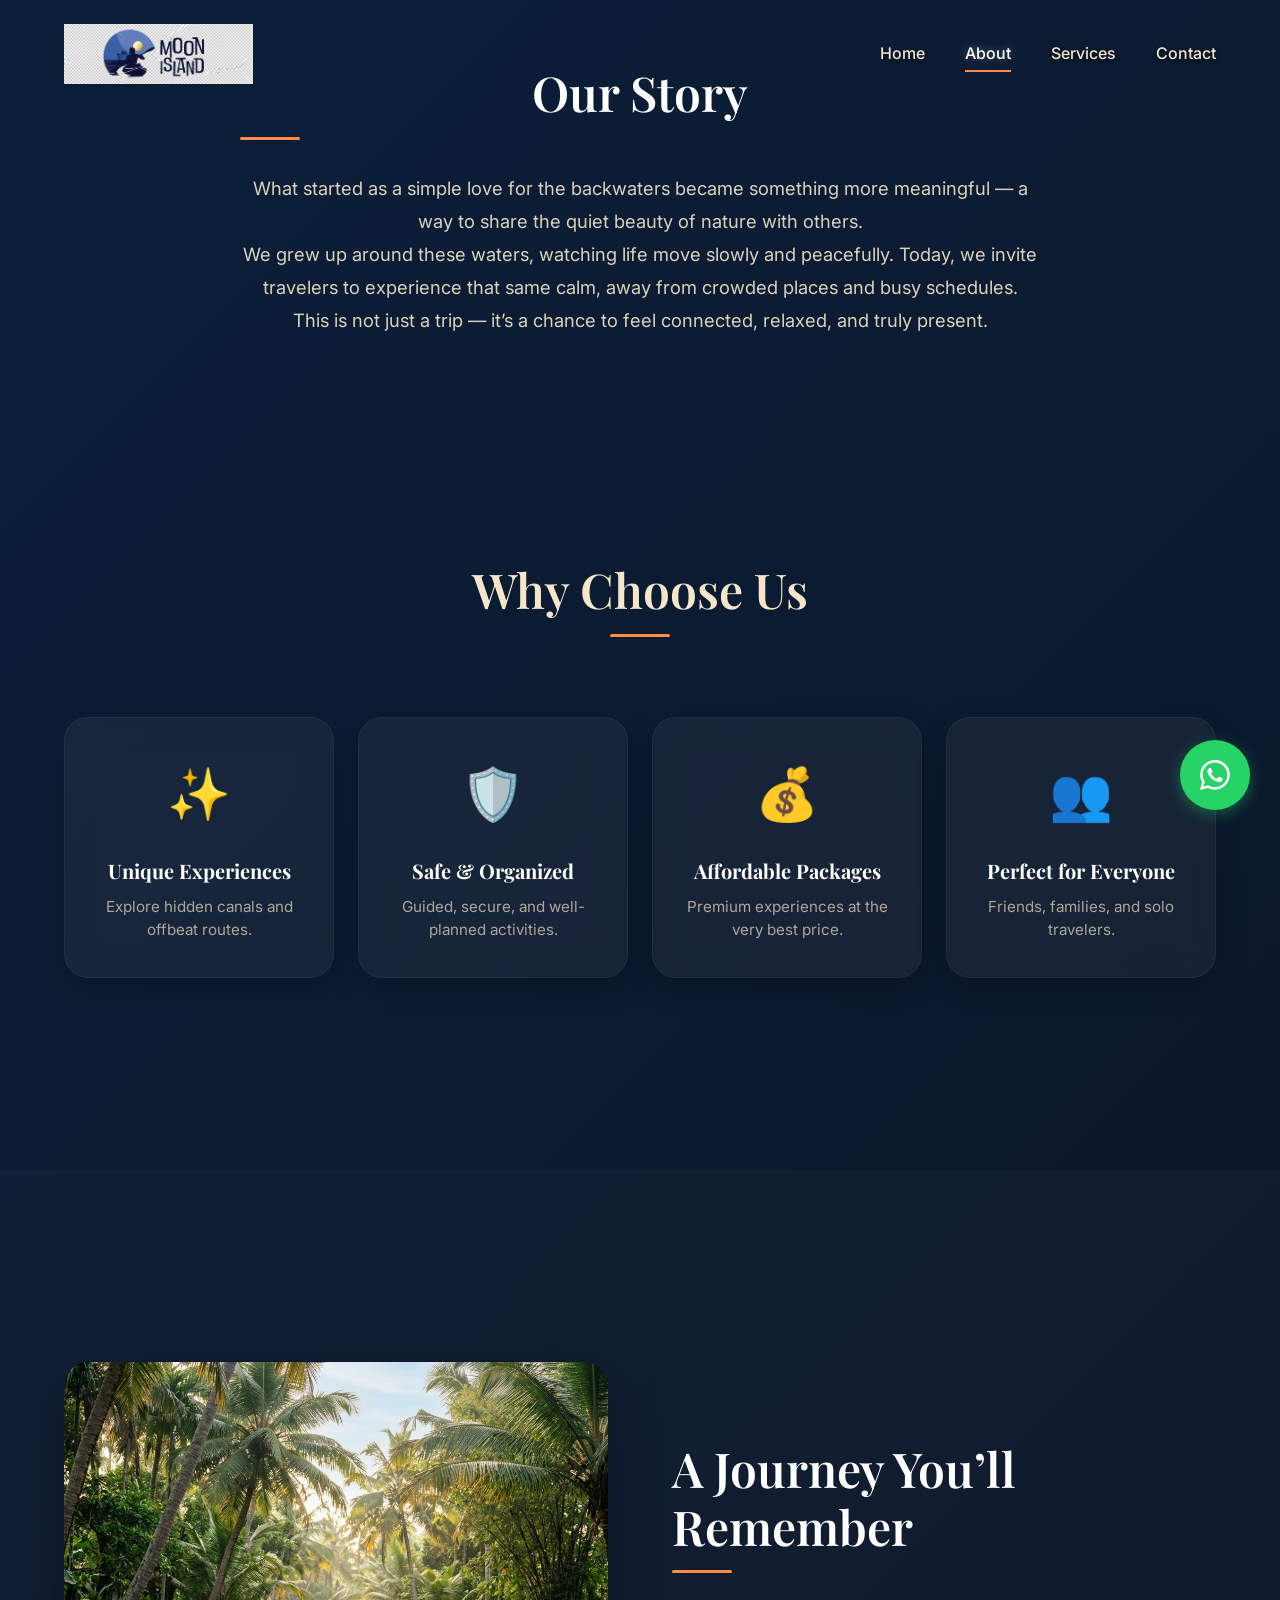
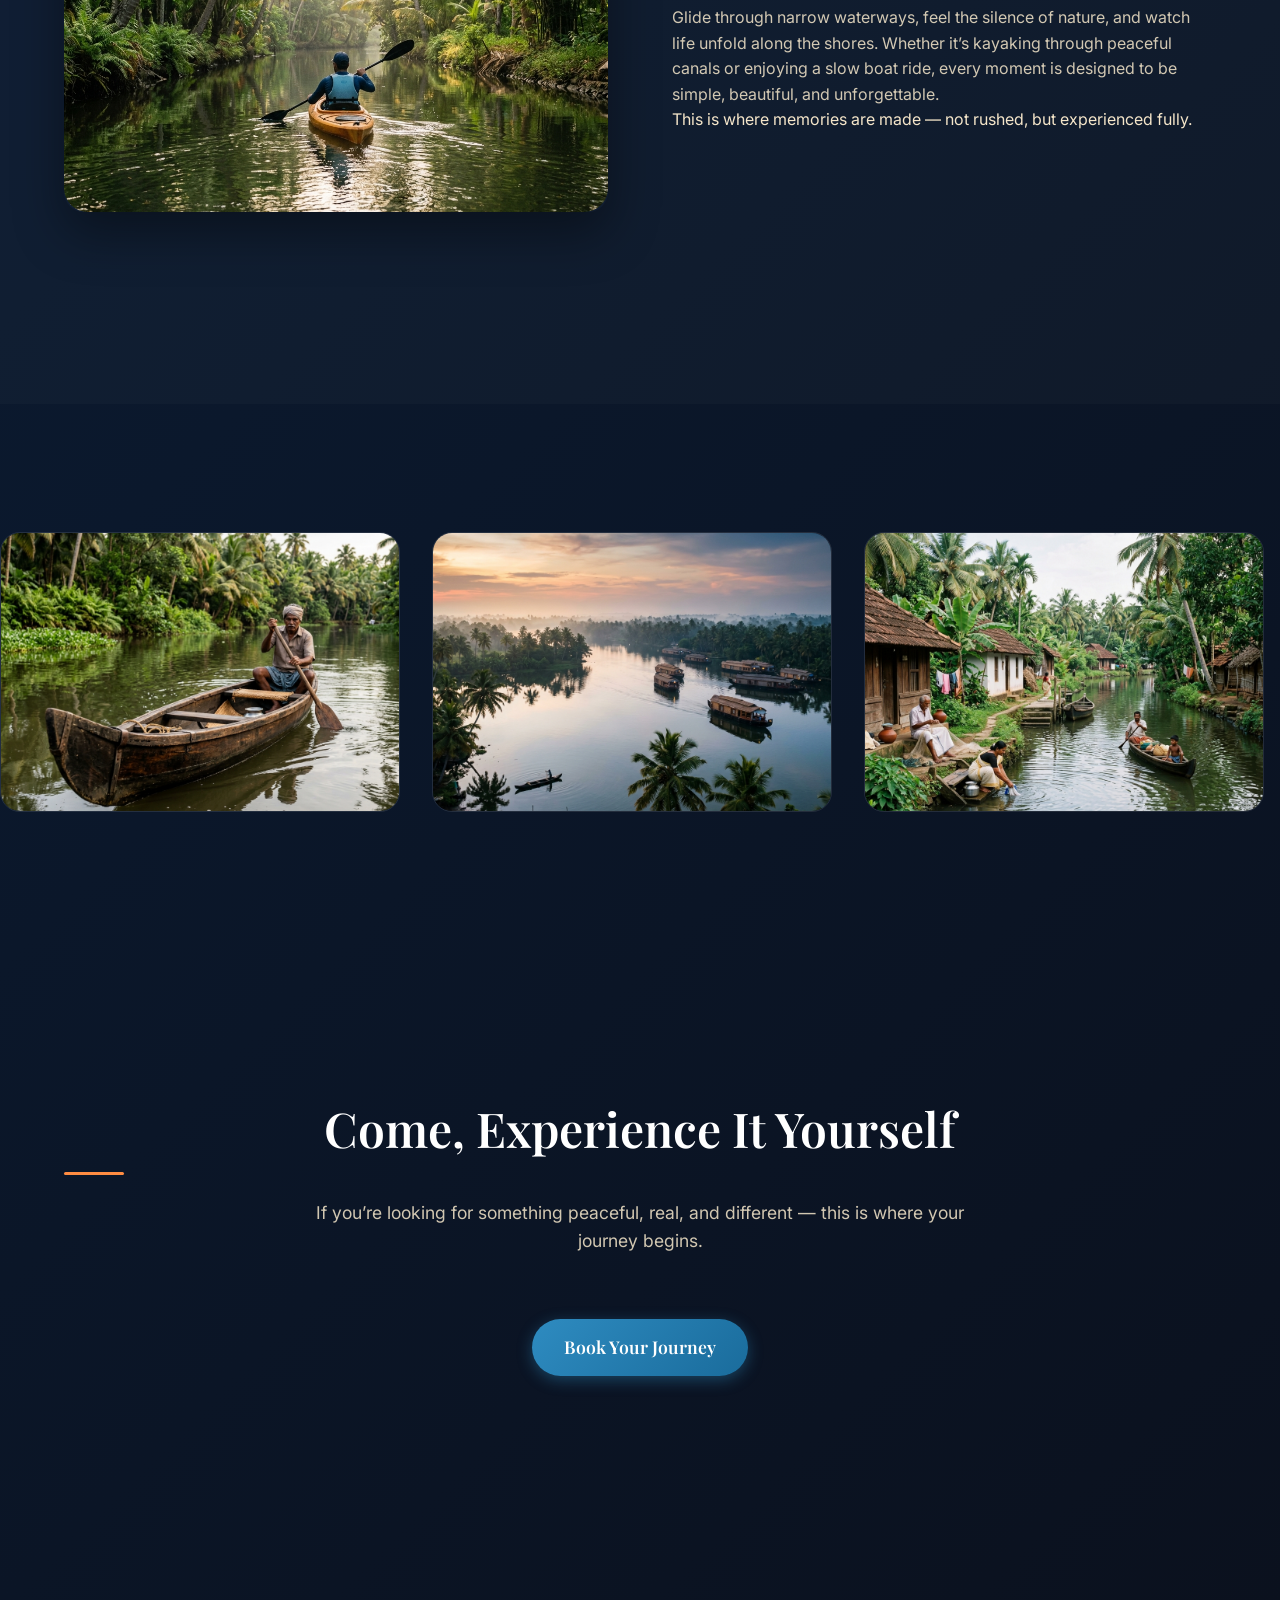
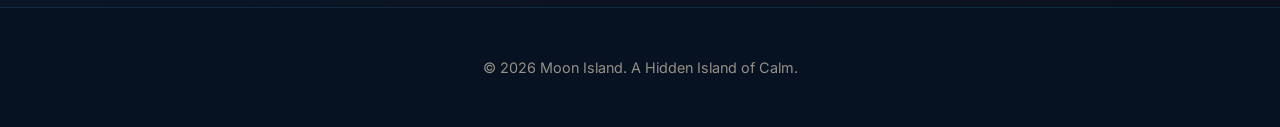
==== commit cdc36a82: "upload website files" ====
--- a/about.html
+++ b/about.html
@@ -8,14 +8,14 @@
     <link rel="preconnect" href="https://fonts.googleapis.com">
     <link rel="preconnect" href="https://fonts.gstatic.com" crossorigin>
     <link href="https://fonts.googleapis.com/css2?family=Playfair+Display:ital,wght@0,400;0,500;0,600;0,700;1,400;1,500&family=Inter:wght@300;400;500;600&display=swap" rel="stylesheet">
-    <link rel="stylesheet" href="style.css">
+    <link rel="stylesheet" href="style.css?v=2.0">
 </head>
 <body>
     <div class="water-overlay"></div>
 
     <header class="navbar">
         <a href="index.html" class="logo">
-            <img src="moon island logo.png" alt="Moon Island Logo" class="brand-logo">
+            <img src="moon island logoh.png.jpeg" alt="Moon Island Logo" class="brand-logo">
         </a>
         <nav class="nav-links">
             <a href="index.html" class="nav-link">Home</a>
@@ -28,76 +28,92 @@
         </button>
     </header>
 
-    <main class="page-with-moon">
-        <!-- PAGE HEADER -->
-        <section class="page-header cinematic-header">
-            <div class="page-header-bg" style="background-image: url('assets/village.png');"></div>
-            <div class="page-header-overlay subtle-overlay"></div>
-            <div class="container fade-up-element text-center">
-                <h1 class="page-title hero-fade-up">Our Story</h1>
-                <p class="subtitle mt-2 hero-soft-fade max-w-lg mx-auto text-sand-muted">Discover the origin of our serene backwater escape.</p>
+    <main class="page-with-moon" style="background: linear-gradient(135deg, var(--bg-deep-blue), #0b111e);">
+        
+        <!-- SECTION 1: OUR STORY -->
+        <section class="about-section story-intro-section">
+            <div class="animated-moon" style="top: 10%; right: 5%;"></div>
+            <div class="container center fade-up-element about-content-narrow">
+                <h1 class="section-heading">Our Story</h1>
+                <div class="story-text-center mt-2">
+                    <p class="mb-4 text-lg">What started as a simple love for the backwaters became something more meaningful — a way to share the quiet beauty of nature with others.</p>
+                    <p class="mb-4">We grew up around these waters, watching life move slowly and peacefully. Today, we invite travelers to experience that same calm, away from crowded places and busy schedules.</p>
+                    <p class="text-white">This is not just a trip — it’s a chance to feel connected, relaxed, and truly present.</p>
+                </div>
             </div>
-            <div class="animated-moon"></div>
         </section>
 
-        <section class="story-layout experiences-section">
+        <!-- SECTION 2: WHY CHOOSE US (EXISTING) -->
+        <section class="why-different-section" style="padding: 6rem 0 8rem;">
             <div class="container">
-                
-                <!-- Our Story -->
-                <div class="story-block align-center mb-8">
-                    <div class="story-image slide-in-left img-zoom rounded-2xl glass-card p-0">
-                        <img src="assets/kayak.png" class="w-100 rounded-2xl" alt="Moon Island Kayaking Story">
+                <h2 class="section-heading center text-white mb-8 fade-up-element">Why Choose Us</h2>
+                <div class="why-choose-grid mt-4 fade-up-element delay-1">
+                    <div class="why-choose-card glass-card rounded-2xl">
+                        <div class="why-icon float-icon">✨</div>
+                        <h3>Unique Experiences</h3>
+                        <p class="text-sand-muted">Explore hidden canals and offbeat routes.</p>
                     </div>
-                    <div class="story-text slide-in-right glass-container p-4 rounded-2xl">
-                        <h2 class="section-heading text-white">Our Story</h2>
-                        <p class="text-sand-muted text-lg mt-2">Moon Island was born out of a profound love for the untouched tranquility of nature. Here, the gentle rustle of coconut leaves and the subtle ripples of the backwaters replace the noise of the city, offering a timeless escape into Kerala's magnificent landscapes.</p>
+                    <div class="why-choose-card glass-card rounded-2xl">
+                        <div class="why-icon float-icon">🛡️</div>
+                        <h3>Safe & Organized</h3>
+                        <p class="text-sand-muted">Guided, secure, and well-planned activities.</p>
                     </div>
-                </div>
-
-                <!-- Our Mission -->
-                <div class="story-block reverse align-center mb-8 mt-8">
-                    <div class="story-image slide-in-right img-zoom rounded-2xl glass-card p-0">
-                        <img src="assets/village.png" class="w-100 rounded-2xl" alt="Authentic Village Life">
+                    <div class="why-choose-card glass-card rounded-2xl">
+                        <div class="why-icon float-icon">💰</div>
+                        <h3>Affordable Packages</h3>
+                        <p class="text-sand-muted">Premium experiences at the very best price.</p>
                     </div>
-                    <div class="story-text slide-in-left glass-container p-4 rounded-2xl">
-                        <h2 class="section-heading text-white">Our Mission</h2>
-                        <p class="text-sand-muted text-lg mt-2">Our mission is to immerse you in authentic Kerala life, allowing you to disconnect from the world and reconnect with serenity. Every experience is carefully crafted to honor the local culture and the pristine backwater environment.</p>
-                    </div>
-                </div>
-
-                <!-- Experience Philosophy -->
-                <div class="story-block align-center mt-8">
-                    <div class="story-image slide-in-left img-zoom rounded-2xl glass-card p-0">
-                        <img src="assets/homestay.png" class="w-100 rounded-2xl" alt="Boutique Homestay Comfort">
-                    </div>
-                    <div class="story-text slide-in-right glass-container p-4 rounded-2xl">
-                        <h2 class="section-heading text-white">Experience Philosophy</h2>
-                        <p class="text-sand-muted text-lg mt-2">We believe traveling is not just about visiting places; it's about the feelings you take back home. From exhilarating kayaking adventures to the comforting warmth of a traditional homestay meal, our philosophy centers on providing meaningful, unforgettable experiences that speak to the soul.</p>
-                    </div>
-                </div>
-
-            </div>
-            
-            <!-- Why Choose Us -->
-            <div class="container mt-8 fade-up-element">
-                <h2 class="section-heading center text-white">Why Choose Us</h2>
-                <div class="compact-grid mt-4">
-                    <div class="detail-card glass-card rounded-2xl">
-                        <h4>✔ Unique offbeat experiences</h4>
-                    </div>
-                    <div class="detail-card glass-card rounded-2xl">
-                        <h4>✔ Safe and well-organized activities</h4>
-                    </div>
-                    <div class="detail-card glass-card rounded-2xl">
-                        <h4>✔ Affordable packages</h4>
-                    </div>
-                    <div class="detail-card glass-card rounded-2xl">
-                        <h4>✔ Perfect for friends, families, and solo travelers</h4>
+                    <div class="why-choose-card glass-card rounded-2xl">
+                        <div class="why-icon float-icon">👥</div>
+                        <h3>Perfect for Everyone</h3>
+                        <p class="text-sand-muted">Friends, families, and solo travelers.</p>
                     </div>
                 </div>
             </div>
+        </section>
 
-            <div class="particles-container"></div>
+        <!-- SECTION 3: WHAT YOU WILL EXPERIENCE -->
+        <section class="experience-showcase-section">
+            <div class="container">
+                <div class="side-passing-layout">
+                    <div class="side-image fade-up-element">
+                        <img src="assets/experience.png" alt="Kayaking in Backwaters" class="rounded-2xl">
+                    </div>
+                    <div class="side-content fade-up-element delay-1">
+                        <h2 class="section-heading">A Journey You’ll Remember</h2>
+                        <p class="mt-2 mb-4">Glide through narrow waterways, feel the silence of nature, and watch life unfold along the shores. Whether it’s kayaking through peaceful canals or enjoying a slow boat ride, every moment is designed to be simple, beautiful, and unforgettable.</p>
+                        <p class="text-white">This is where memories are made — not rushed, but experienced fully.</p>
+                    </div>
+                </div>
+            </div>
+        </section>
+
+        <!-- SECTION 4: SIMPLE GALLERY STRIP -->
+        <section class="gallery-strip-section mt-8">
+            <div class="gallery-track-container">
+                <div class="gallery-track">
+                    <div class="gallery-strip-item"><img src="assets/gallery-kayaking.png" alt="Kayaking"></div>
+                    <div class="gallery-strip-item"><img src="assets/gallery-backwaters.png" alt="Backwaters"></div>
+                    <div class="gallery-strip-item"><img src="assets/gallery-village.png" alt="Village Life"></div>
+                    <div class="gallery-strip-item"><img src="assets/gallery-sunset.png" alt="Sunset"></div>
+                    <!-- Duplicate for infinite scroll -->
+                    <div class="gallery-strip-item"><img src="assets/gallery-kayaking.png" alt="Kayaking"></div>
+                    <div class="gallery-strip-item"><img src="assets/gallery-backwaters.png" alt="Backwaters"></div>
+                    <div class="gallery-strip-item"><img src="assets/gallery-village.png" alt="Village Life"></div>
+                    <div class="gallery-strip-item"><img src="assets/gallery-sunset.png" alt="Sunset"></div>
+                </div>
+            </div>
+        </section>
+
+        <!-- SECTION 5: FINAL IMPRESSION -->
+        <section class="final-impression-section" style="padding: 10rem 0;">
+            <div class="container center fade-up-element">
+                <h2 class="section-heading">Come, Experience It Yourself</h2>
+                <p class="mt-2 text-lg" style="max-width: 700px; margin: 0 auto;">If you’re looking for something peaceful, real, and different — this is where your journey begins.</p>
+                <div class="mt-4">
+                    <a href="contact.html" class="btn btn-primary">Book Your Journey</a>
+                </div>
+            </div>
         </section>
 
     </main>
--- a/style.css
+++ b/style.css
@@ -3,11 +3,12 @@
     --bg-aqua-blue: #2E8BC0;
     --text-sand-beige: #F5E6CA;
     --accent-sunset: #FF8C42;
-    
+
     --bg-gradient: radial-gradient(circle at 50% 50%, #153258 0%, #0B1F3A 80%);
-    --glass-bg: rgba(245, 230, 202, 0.05); /* Sand Beige tinted glass */
+    --glass-bg: rgba(245, 230, 202, 0.05);
+    /* Sand Beige tinted glass */
     --glass-border: rgba(245, 230, 202, 0.15);
-    
+
     --font-heading: 'Playfair Display', serif;
     --font-body: 'Inter', sans-serif;
 }
@@ -41,24 +42,42 @@
     animation: driftWater 20s linear infinite;
     mix-blend-mode: overlay;
 }
+
 @keyframes driftWater {
-    0% { background-position: 0 0; }
-    100% { background-position: 200px 200px; }
+    0% {
+        background-position: 0 0;
+    }
+
+    100% {
+        background-position: 200px 200px;
+    }
 }
 
 /* Typography */
-h1, h2, h3, h4, .word-reveal {
+h1,
+h2,
+h3,
+h4,
+.word-reveal {
     font-family: var(--font-heading);
     font-weight: 600;
     line-height: 1.2;
     color: #fff;
 }
+
 p {
-    color: rgba(245, 230, 202, 0.85); /* Slightly muted sand beige */
-}
-
-a { text-decoration: none; color: inherit; }
-ul { list-style: none; }
+    color: rgba(245, 230, 202, 0.85);
+    /* Slightly muted sand beige */
+}
+
+a {
+    text-decoration: none;
+    color: inherit;
+}
+
+ul {
+    list-style: none;
+}
 
 .container {
     width: 90%;
@@ -68,18 +87,34 @@
 }
 
 .visually-hidden {
-    position: absolute; width: 1px; height: 1px; overflow: hidden;
-}
-
-.center { text-align: center; }
-.w-100 { width: 100%; }
-.mt-2 { margin-top: 2rem; }
-.mt-4 { margin-top: 4rem; }
+    position: absolute;
+    width: 1px;
+    height: 1px;
+    overflow: hidden;
+}
+
+.center {
+    text-align: center;
+}
+
+.w-100 {
+    width: 100%;
+}
+
+.mt-2 {
+    margin-top: 2rem;
+}
+
+.mt-4 {
+    margin-top: 4rem;
+}
 
 /* Navbar - Sticky */
 .navbar {
     position: fixed;
-    top: 0; left: 0; width: 100%;
+    top: 0;
+    left: 0;
+    width: 100%;
     padding: 1.5rem 5%;
     display: flex;
     justify-content: space-between;
@@ -108,12 +143,11 @@
 }
 
 .brand-logo {
-    height: 45px;
+    height: 60px; /* Increased size slightly for better visibility as requested by "scale properly" */
     width: auto;
-    border-radius: 50%;
-    background-color: rgba(245, 230, 202, 0.1); 
-    padding: 2px;
-    box-shadow: 0 0 10px rgba(0, 0, 0, 0.2);
+    background: transparent;
+    display: block;
+    object-fit: contain;
 }
 
 .nav-links {
@@ -124,39 +158,47 @@
 .nav-link {
     font-size: 1rem;
     font-weight: 500;
-    color: rgba(245, 230, 202, 0.7);
+    color: var(--text-sand-beige);
+    text-shadow: 0 2px 4px rgba(0, 0, 0, 0.6);
     position: relative;
     transition: color 0.3s ease;
 }
 
-.nav-link:hover, .nav-link.active {
-    color: var(--bg-aqua-blue);
+.nav-link:hover,
+.nav-link.active {
+    color: #fff;
+    text-shadow: 0 0 10px rgba(255, 255, 255, 0.4), 0 2px 4px rgba(0, 0, 0, 0.6);
 }
 
 .nav-link::after {
     content: '';
     position: absolute;
-    bottom: -5px; left: 0;
-    width: 0; height: 2px;
+    bottom: -5px;
+    left: 0;
+    width: 0;
+    height: 2px;
     background: var(--accent-sunset);
     transition: width 0.3s cubic-bezier(0.4, 0, 0.2, 1);
 }
 
-.nav-link:hover::after, .nav-link.active::after {
+.nav-link:hover::after,
+.nav-link.active::after {
     width: 100%;
 }
 
-.menu-btn { 
-    display: none; 
+.menu-btn {
+    display: none;
     background: none;
     border: none;
     cursor: pointer;
     flex-direction: column;
     gap: 5px;
 }
+
 .menu-btn span {
     display: block;
-    width: 25px; height: 2px;
+    width: 25px;
+    height: 2px;
     background: var(--text-sand-beige);
     transition: 0.3s;
 }
@@ -185,12 +227,19 @@
 .float-ui {
     animation: gentleUpAndDown 6s ease-in-out infinite alternate;
 }
+
 .float-ui-delayed {
     animation: gentleUpAndDown 6s ease-in-out 3s infinite alternate;
 }
+
 @keyframes gentleUpAndDown {
-    0% { transform: translateY(0px); }
-    100% { transform: translateY(-15px); }
+    0% {
+        transform: translateY(0px);
+    }
+
+    100% {
+        transform: translateY(-15px);
+    }
 }
 
 /* Buttons */
@@ -242,13 +291,17 @@
     font-size: 1.2rem;
     padding: 16px 40px;
 }
+
 .btn-accent:hover {
     box-shadow: 0 0 25px rgba(255, 140, 66, 0.8);
     transform: translateY(-3px) scale(1.02);
 }
 
 /* Ripple */
-.ripple { position: relative; }
+.ripple {
+    position: relative;
+}
+
 .ripple-span {
     position: absolute;
     border-radius: 50%;
@@ -257,13 +310,18 @@
     background-color: rgba(255, 255, 255, 0.3);
     pointer-events: none;
 }
+
 @keyframes rippleAnim {
-    to { transform: scale(4); opacity: 0; }
+    to {
+        transform: scale(4);
+        opacity: 0;
+    }
 }
 
 /* Pages Global Settings */
 main {
-    padding-top: 0; /* managed per section if needed */
+    padding-top: 0;
+    /* managed per section if needed */
     min-height: 100vh;
 }
 
@@ -273,16 +331,19 @@
     transform: translateY(40px);
     transition: opacity 1s cubic-bezier(0.2, 0.8, 0.2, 1), transform 1s cubic-bezier(0.2, 0.8, 0.2, 1);
 }
+
 .slide-in-left {
     opacity: 0;
     transform: translateX(-50px);
     transition: opacity 1s cubic-bezier(0.2, 0.8, 0.2, 1), transform 1s cubic-bezier(0.2, 0.8, 0.2, 1);
 }
+
 .slide-in-right {
     opacity: 0;
     transform: translateX(50px);
     transition: opacity 1s cubic-bezier(0.2, 0.8, 0.2, 1), transform 1s cubic-bezier(0.2, 0.8, 0.2, 1);
 }
+
 .is-visible {
     opacity: 1 !important;
     transform: translate(0, 0) !important;
@@ -300,31 +361,46 @@
 
 .hero-bg-img {
     position: absolute;
-    top: 0; left: 0; width: 100%; height: 100%;
+    top: 0;
+    left: 0;
+    width: 100%;
+    height: 100%;
     background-image: url('assets/hero.png'), linear-gradient(180deg, var(--bg-deep-blue), var(--bg-aqua-blue));
     background-size: cover;
     background-position: center;
     z-index: -2;
     animation: slowHeroZoom 30s infinite alternate ease-in-out;
 }
+
 @keyframes slowHeroZoom {
-    0% { transform: scale(1); }
-    100% { transform: scale(1.15); }
+    0% {
+        transform: scale(1);
+    }
+
+    100% {
+        transform: scale(1.15);
+    }
 }
 
 .hero-gradient-overlay {
     position: absolute;
-    top: 0; left: 0; width: 100%; height: 100%;
+    top: 0;
+    left: 0;
+    width: 100%;
+    height: 100%;
     /* Dark gradient overlay up to 20% maximum for premium feel */
-    background: linear-gradient(to bottom, rgba(0,0,0,0.1) 0%, rgba(0,0,0,0.2) 100%);
+    background: linear-gradient(to bottom, rgba(0, 0, 0, 0.1) 0%, rgba(0, 0, 0, 0.2) 100%);
     z-index: -1;
 }
 
 .hero-bg-video {
     position: absolute;
-    top: 0; left: 0; 
-    width: 100%; height: 100%; 
-    min-width: 100%; min-height: 100%;
+    top: 0;
+    left: 0;
+    width: 100%;
+    height: 100%;
+    min-width: 100%;
+    min-height: 100%;
     object-fit: cover;
     z-index: -2;
     /* Hardware acceleration and crisp rendering */
@@ -346,11 +422,12 @@
 .hero-title {
     font-size: 4.5rem;
     font-weight: 600;
-    color: #E6C27A; /* A beautiful warm golden sand color */
+    color: #E6C27A;
+    /* A beautiful warm golden sand color */
     margin-bottom: 0.5rem;
     line-height: 1.1;
     letter-spacing: 1px;
-    text-shadow: 0px 4px 20px rgba(0,0,0,0.9);
+    text-shadow: 0px 4px 20px rgba(0, 0, 0, 0.9);
     opacity: 1;
 }
 
@@ -360,7 +437,7 @@
     margin-bottom: 1.5rem;
     font-weight: 400;
     letter-spacing: 1px;
-    text-shadow: 0px 6px 25px rgba(0,0,0,0.9);
+    text-shadow: 0px 6px 25px rgba(0, 0, 0, 0.9);
 }
 
 .hero-text {
@@ -370,7 +447,7 @@
     max-width: 650px;
     margin-bottom: 2rem;
     font-weight: 300;
-    text-shadow: 0px 4px 12px rgba(0,0,0,0.9);
+    text-shadow: 0px 4px 12px rgba(0, 0, 0, 0.9);
 }
 
 .hero-btns-container {
@@ -382,30 +459,60 @@
 .hero-fade-up {
     animation: cinFadeUp 1.5s cubic-bezier(0.2, 0.8, 0.2, 1) forwards 0.5s;
 }
+
 .hero-delay-fade {
     animation: cinFadeIn 1.5s cubic-bezier(0.2, 0.8, 0.2, 1) forwards 1s;
 }
+
 .hero-soft-fade {
     animation: cinFadeIn 1.5s cubic-bezier(0.2, 0.8, 0.2, 1) forwards 1.5s;
 }
+
 .btn-scale-in {
     opacity: 0;
     animation: cinScaleIn 1s cubic-bezier(0.2, 0.8, 0.2, 1) forwards;
 }
-.btn-scale-in:nth-child(1) { animation-delay: 1.8s; }
-.btn-scale-in:nth-child(2) { animation-delay: 2s; }
+
+.btn-scale-in:nth-child(1) {
+    animation-delay: 1.8s;
+}
+
+.btn-scale-in:nth-child(2) {
+    animation-delay: 2s;
+}
 
 @keyframes cinFadeUp {
-    0% { opacity: 0; transform: translateY(40px); }
-    100% { opacity: 1; transform: translateY(0); }
-}
+    0% {
+        opacity: 0;
+        transform: translateY(40px);
+    }
+
+    100% {
+        opacity: 1;
+        transform: translateY(0);
+    }
+}
+
 @keyframes cinFadeIn {
-    0% { opacity: 0; }
-    100% { opacity: 1; }
-}
+    0% {
+        opacity: 0;
+    }
+
+    100% {
+        opacity: 1;
+    }
+}
+
 @keyframes cinScaleIn {
-    0% { opacity: 0; transform: scale(0.9); }
-    100% { opacity: 1; transform: scale(1); }
+    0% {
+        opacity: 0;
+        transform: scale(0.9);
+    }
+
+    100% {
+        opacity: 1;
+        transform: scale(1);
+    }
 }
 
 /* Scroll Indicator */
@@ -418,6 +525,7 @@
     opacity: 0;
     animation: cinFadeUp 1.5s forwards 2.5s;
 }
+
 .mouse {
     width: 30px;
     height: 50px;
@@ -425,6 +533,7 @@
     border-radius: 15px;
     position: relative;
 }
+
 .wheel {
     width: 4px;
     height: 8px;
@@ -436,10 +545,19 @@
     transform: translateX(-50%);
     animation: scrollWheel 2s infinite ease-in-out;
 }
+
 @keyframes scrollWheel {
-    0% { top: 8px; opacity: 1; }
-    100% { top: 24px; opacity: 0; }
-}
+    0% {
+        top: 8px;
+        opacity: 1;
+    }
+
+    100% {
+        top: 24px;
+        opacity: 0;
+    }
+}
+
 /* WELCOME SECTION - Side Passing */
 .welcome-section {
     padding: 6rem 0;
@@ -447,26 +565,35 @@
     position: relative;
     overflow: hidden;
 }
+
 .side-passing-layout {
     display: flex;
     align-items: center;
     justify-content: space-between;
     gap: 4rem;
 }
+
 .side-passing-layout.reverse {
     flex-direction: row-reverse;
 }
-.side-content { flex: 1; }
+
+.side-content {
+    flex: 1;
+}
+
 .side-image {
     flex: 1;
     position: relative;
     border-radius: 20px;
     overflow: hidden;
-    box-shadow: 0 20px 50px rgba(0,0,0,0.4);
+    box-shadow: 0 20px 50px rgba(0, 0, 0, 0.4);
     height: 450px;
 }
+
 .side-image img {
-    width: 100%; height: 100%; object-fit: cover;
+    width: 100%;
+    height: 100%;
+    object-fit: cover;
 }
 
 /* Section Titles */
@@ -476,6 +603,7 @@
     margin-bottom: 1.5rem;
     position: relative;
 }
+
 .section-heading::after {
     content: '';
     display: block;
@@ -485,6 +613,7 @@
     margin-top: 15px;
     border-radius: 2px;
 }
+
 body::-webkit-scrollbar {
     width: 8px;
 }
@@ -503,28 +632,69 @@
 ============================================================== */
 
 /* Typography Utils */
-.text-aqua { color: var(--bg-aqua-blue); }
-.text-sunset { color: var(--sunset-gold); }
-.text-sand-muted { color: var(--sand-beige-muted); }
-.text-white { color: var(--text-white); }
-.text-lg { font-size: 1.1rem; }
-.fw-normal { font-weight: 400; }
+.text-aqua {
+    color: var(--bg-aqua-blue);
+}
+
+.text-sunset {
+    color: var(--sunset-gold);
+}
+
+.text-sand-muted {
+    color: var(--sand-beige-muted);
+}
+
+.text-white {
+    color: var(--text-white);
+}
+
+.text-lg {
+    font-size: 1.1rem;
+}
+
+.fw-normal {
+    font-weight: 400;
+}
+
 .line-clamp {
     display: -webkit-box;
     -webkit-line-clamp: 2;
     line-clamp: 2;
-    -webkit-box-orient: vertical;  
+    -webkit-box-orient: vertical;
     overflow: hidden;
 }
 
 /* Rounded Utilities */
-.rounded-2xl, .round-2xl { border-radius: 1.5rem !important; }
-.p-4 { padding: 2rem !important; }
-.mb-8 { margin-bottom: 4rem; }
-.mt-8 { margin-top: 4rem; }
-.w-100 { width: 100%; }
-.flex-center { display: flex; align-items: center; justify-content: center; }
-.mr-2 { margin-right: 0.5rem; }
+.rounded-2xl,
+.round-2xl {
+    border-radius: 1.5rem !important;
+}
+
+.p-4 {
+    padding: 2rem !important;
+}
+
+.mb-8 {
+    margin-bottom: 4rem;
+}
+
+.mt-8 {
+    margin-top: 4rem;
+}
+
+.w-100 {
+    width: 100%;
+}
+
+.flex-center {
+    display: flex;
+    align-items: center;
+    justify-content: center;
+}
+
+.mr-2 {
+    margin-right: 0.5rem;
+}
 
 /* Enhanced Typography & Reveal */
 .word-reveal .word {
@@ -533,80 +703,135 @@
     transform: translateY(30px);
     transition: opacity 1.2s cubic-bezier(0.16, 1, 0.3, 1), transform 1.2s cubic-bezier(0.16, 1, 0.3, 1);
 }
+
 .word-reveal.is-visible .word {
     opacity: 1;
     transform: translateY(0);
 }
-.word-reveal.is-visible .word:nth-child(1) { transition-delay: 0.1s; }
-.word-reveal.is-visible .word:nth-child(2) { transition-delay: 0.4s; }
+
+.word-reveal.is-visible .word:nth-child(1) {
+    transition-delay: 0.1s;
+}
+
+.word-reveal.is-visible .word:nth-child(2) {
+    transition-delay: 0.4s;
+}
 
 /* Glowing Effects */
 .glow-btn {
     box-shadow: 0 0 15px rgba(245, 230, 202, 0.3);
     transition: box-shadow 0.3s ease, transform 0.3s ease, background 0.3s ease;
 }
+
 .glow-btn:hover {
     box-shadow: 0 0 25px rgba(245, 230, 202, 0.5);
     background: var(--gold-accent);
     color: var(--bg-navy-dark);
 }
+
 .premium-glow-section {
     position: relative;
     background: radial-gradient(circle at center, rgba(31, 58, 89, 0.2) 0%, transparent 70%);
 }
+
 .glow-text {
-    text-shadow: 0 0 10px rgba(245,230,202, 0.4);
+    text-shadow: 0 0 10px rgba(245, 230, 202, 0.4);
 }
 
 /* Background Moon Animation */
-.page-with-moon { position: relative; overflow-x: hidden; }
+.page-with-moon {
+    position: relative;
+    overflow-x: hidden;
+}
+
 .animated-moon {
     position: absolute;
     width: 280px;
     height: 280px;
     border-radius: 50%;
     /* Soft glowing moon with slight blur for depth */
-    background: radial-gradient(circle at 40% 40%, rgba(255,255,255,0.8), rgba(238,221,204,0.6) 60%, transparent 100%);
-    box-shadow: 0 0 80px rgba(245, 230, 202, 0.4), inset -10px -10px 30px rgba(0,0,0,0.1);
-    top: -30px; right: 2%;
+    background: radial-gradient(circle at 40% 40%, rgba(255, 255, 255, 0.8), rgba(238, 221, 204, 0.6) 60%, transparent 100%);
+    box-shadow: 0 0 80px rgba(245, 230, 202, 0.4), inset -10px -10px 30px rgba(0, 0, 0, 0.1);
+    top: -30px;
+    right: 2%;
     z-index: -2;
-    opacity: 0.20; /* Fixed between 15-25% */
+    opacity: 0.20;
+    /* Fixed between 15-25% */
     filter: blur(2px);
     /* GPU accelerated transform for smooth performance */
-    transform: translateZ(0); 
+    transform: translateZ(0);
     will-change: transform, opacity;
     animation: moonDrift 15s infinite alternate ease-in-out;
     pointer-events: none;
 }
+
 @keyframes moonDrift {
-    0% { transform: translate3d(0, 0, 0) scale(1); opacity: 0.18; }
-    100% { transform: translate3d(0, 20px, 0) scale(1.05); opacity: 0.25; }
+    0% {
+        transform: translate3d(0, 0, 0) scale(1);
+        opacity: 0.18;
+    }
+
+    100% {
+        transform: translate3d(0, 20px, 0) scale(1.05);
+        opacity: 0.25;
+    }
 }
 
 /* Floating Particles */
 .particles-container {
-    position: absolute; top:0; left:0; width:100%; height:100%; pointer-events:none; z-index:-1;
+    position: absolute;
+    top: 0;
+    left: 0;
+    width: 100%;
+    height: 100%;
+    pointer-events: none;
+    z-index: -1;
     background-image: radial-gradient(rgba(245, 230, 202, 0.1) 1px, transparent 1px);
     background-size: 60px 60px;
     opacity: 0.4;
     animation: particlesMove 120s linear infinite;
 }
+
 @keyframes particlesMove {
-    0% { background-position: 0 0; }
-    100% { background-position: 1000px 1000px; }
+    0% {
+        background-position: 0 0;
+    }
+
+    100% {
+        background-position: 1000px 1000px;
+    }
 }
 
 /* Water Ripple Hover */
-.water-ripple { position: relative; overflow: hidden; }
+.water-ripple {
+    position: relative;
+    overflow: hidden;
+}
+
 .water-ripple::after {
-    content: ''; position: absolute; top: 50%; left: 50%; width: 0; height: 0;
-    background: rgba(255, 255, 255, 0.2); border-radius: 50%;
-    transform: translate(-50%, -50%); transition: width 0.6s ease, height 0.6s ease;
-}
-.water-ripple:hover::after { width: 350px; height: 350px; }
+    content: '';
+    position: absolute;
+    top: 50%;
+    left: 50%;
+    width: 0;
+    height: 0;
+    background: rgba(255, 255, 255, 0.2);
+    border-radius: 50%;
+    transform: translate(-50%, -50%);
+    transition: width 0.6s ease, height 0.6s ease;
+}
+
+.water-ripple:hover::after {
+    width: 350px;
+    height: 350px;
+}
 
 /* Blur Button */
-.blur-btn { backdrop-filter: blur(10px); -webkit-backdrop-filter: blur(10px); background: rgba(255,255,255,0.05); }
+.blur-btn {
+    backdrop-filter: blur(10px);
+    -webkit-backdrop-filter: blur(10px);
+    background: rgba(255, 255, 255, 0.05);
+}
 
 /* Glass Container (Panels) */
 .glass-container {
@@ -618,33 +843,109 @@
 
 /* Services Page Grids & Lists */
 .compact-grid {
-    display: grid; grid-template-columns: repeat(auto-fit, minmax(280px, 1fr)); gap: 2rem;
-}
-.detail-card { padding: 1.5rem; text-align: left; }
-.styled-list { list-style: none; padding: 0; margin-top: 1rem; }
+    display: grid;
+    grid-template-columns: repeat(auto-fit, minmax(280px, 1fr));
+    gap: 2rem;
+}
+
+.detail-card {
+    padding: 1.5rem;
+    text-align: left;
+}
+
+.styled-list {
+    list-style: none;
+    padding: 0;
+    margin-top: 1rem;
+}
+
 .styled-list li {
-    position: relative; padding-left: 1.5rem; margin-bottom: 0.5rem; color: var(--sand-beige-muted);
-}
+    position: relative;
+    padding-left: 1.5rem;
+    margin-bottom: 0.5rem;
+    color: var(--sand-beige-muted);
+}
+
 .styled-list li::before {
-    content: '✨'; position: absolute; left: 0; top: 2px; font-size: 0.9rem;
+    content: '✨';
+    position: absolute;
+    left: 0;
+    top: 2px;
+    font-size: 0.9rem;
 }
 
 /* Badges for Services */
-.detailed-pkg { position: relative; padding: 2rem 1.5rem; text-align: left; border: 1px solid var(--glass-border); }
-.highlight-card { box-shadow: 0 0 20px rgba(218, 165, 32, 0.15); border-color: rgba(218, 165, 32, 0.5); }
+.detailed-pkg {
+    position: relative;
+    padding: 2rem 1.5rem;
+    text-align: left;
+    border: 1px solid var(--glass-border);
+}
+
+.highlight-card {
+    box-shadow: 0 0 20px rgba(218, 165, 32, 0.15);
+    border-color: rgba(218, 165, 32, 0.5);
+}
+
 .glow-badge {
-    position: absolute; top: -15px; left: 50%; transform: translateX(-50%);
-    padding: 0.4rem 1rem; border-radius: 20px; font-weight: 600; font-size: 0.9rem; white-space: nowrap;
-    text-transform: uppercase; letter-spacing: 1px; color: #fff;
-    box-shadow: 0 0 15px rgba(255,255,255,0.3); z-index: 2;
-}
-.gold-badge { background: linear-gradient(135deg, #FFD700, #DAA520); color: #000; box-shadow: 0 0 20px rgba(218,165,32,0.6); }
-.silver-badge { background: linear-gradient(135deg, #C0C0C0, #A9A9A9); color: #000; box-shadow: 0 0 20px rgba(192,192,192,0.6); }
-.pink-badge { background: linear-gradient(135deg, #ff9a9e, #fecfef); color: #000; }
-.blue-badge { background: linear-gradient(135deg, #84fab0, #8fd3f4); color: #000; }
-.custom-badge { background: var(--sunset-gold); color: #000; }
-
-.pkg-price span { font-size: 1rem; font-weight: 400; color: var(--sand-beige-muted); }
+    display: inline-block;
+    align-self: flex-start;
+    padding: 0.4rem 1rem;
+    border-radius: 20px;
+    font-weight: 600;
+    font-size: 0.85rem;
+    white-space: nowrap;
+    text-transform: uppercase;
+    letter-spacing: 1px;
+    color: #fff;
+    box-shadow: 0 0 15px rgba(255, 255, 255, 0.3);
+}
+
+.card-header-fancy {
+    display: flex;
+    flex-direction: column;
+    align-items: center;
+    gap: 1rem;
+    margin-bottom: 0.5rem;
+    width: 100%;
+}
+
+.card-header-fancy h3, .card-header-fancy h4 {
+    margin: 0 !important;
+}
+
+.gold-badge {
+    background: linear-gradient(135deg, #FFD700, #DAA520);
+    color: #000;
+    box-shadow: 0 0 20px rgba(218, 165, 32, 0.6);
+}
+
+.silver-badge {
+    background: linear-gradient(135deg, #C0C0C0, #A9A9A9);
+    color: #000;
+    box-shadow: 0 0 20px rgba(192, 192, 192, 0.6);
+}
+
+.pink-badge {
+    background: linear-gradient(135deg, #ff9a9e, #fecfef);
+    color: #000;
+}
+
+.blue-badge {
+    background: linear-gradient(135deg, #84fab0, #8fd3f4);
+    color: #000;
+}
+
+.custom-badge {
+    background: var(--sunset-gold);
+    color: #000;
+}
+
+.pkg-price span {
+    font-size: 1rem;
+    font-weight: 400;
+    color: var(--sand-beige-muted);
+}
 
 /* Floating WA Button override */
 .float-wa {
@@ -652,17 +953,22 @@
     border: none !important;
     box-shadow: 0 4px 15px rgba(37, 211, 102, 0.4) !important;
     color: white !important;
-    display: flex; align-items: center; justify-content: center;
+    display: flex;
+    align-items: center;
+    justify-content: center;
     transition: transform 0.3s ease, box-shadow 0.3s ease;
     border-radius: 50%;
 }
+
 .float-wa:hover {
     transform: scale(1.1) rotate(5deg) !important;
     box-shadow: 0 6px 20px rgba(37, 211, 102, 0.6) !important;
 }
+
 .section-heading.center {
     text-align: center;
 }
+
 .section-heading.center::after {
     margin: 15px auto 0;
 }
@@ -692,13 +998,18 @@
     border-radius: 20px 20px 0 0;
     position: relative;
 }
+
 .activity-image img {
-    width: 100%; height: 100%; object-fit: cover;
+    width: 100%;
+    height: 100%;
+    object-fit: cover;
     transition: transform 0.6s ease;
 }
+
 .activity-card:hover .activity-image img {
     transform: scale(1.08);
 }
+
 .activity-icon {
     position: absolute;
     bottom: -20px;
@@ -711,7 +1022,7 @@
     align-items: center;
     justify-content: center;
     font-size: 1.5rem;
-    box-shadow: 0 5px 15px rgba(0,0,0,0.3);
+    box-shadow: 0 5px 15px rgba(0, 0, 0, 0.3);
     z-index: 2;
 }
 
@@ -722,24 +1033,29 @@
     flex-direction: column;
     border-radius: 0 0 20px 20px;
 }
+
 .activity-details h3 {
     font-size: 1.5rem;
     margin-bottom: 1rem;
     color: var(--bg-aqua-blue);
 }
+
 .activity-details p {
     font-size: 0.95rem;
     margin-bottom: 1.5rem;
     flex: 1;
 }
+
 .highlights-list h4 {
     font-size: 1rem;
     color: #fff;
     margin-bottom: 0.8rem;
 }
+
 .highlights-list ul {
     margin-bottom: 1rem;
 }
+
 .highlights-list li {
     font-size: 0.9rem;
     margin-bottom: 0.5rem;
@@ -747,6 +1063,7 @@
     position: relative;
     color: rgba(245, 230, 202, 0.8);
 }
+
 .highlights-list li::before {
     content: '✓';
     position: absolute;
@@ -762,6 +1079,7 @@
     position: relative;
     text-align: center;
 }
+
 .why-grid {
     display: flex;
     justify-content: center;
@@ -769,22 +1087,26 @@
     gap: 3rem;
     margin-top: 4rem;
 }
+
 .why-item {
     flex: 1;
     min-width: 250px;
     max-width: 300px;
 }
+
 .why-icon {
     font-size: 3rem;
     margin-bottom: 1.5rem;
     display: inline-block;
     animation: gentleUpAndDown 4s infinite alternate ease-in-out;
 }
+
 .why-item h4 {
     font-size: 1.2rem;
     margin-bottom: 1rem;
     color: #fff;
 }
+
 .why-item p {
     font-size: 0.95rem;
 }
@@ -796,9 +1118,11 @@
     background: var(--bg-gradient);
     border-top: 1px solid rgba(245, 230, 202, 0.1);
 }
+
 .cta-section .section-heading::after {
     display: none;
 }
+
 .cta-text {
     font-size: 1.2rem;
     max-width: 600px;
@@ -815,25 +1139,35 @@
     text-align: center;
     overflow: hidden;
 }
+
 .page-header-bg {
     position: absolute;
-    top: 0; left: 0; width: 100%; height: 100%;
+    top: 0;
+    left: 0;
+    width: 100%;
+    height: 100%;
     background-size: cover;
     background-position: center;
-    background-attachment: fixed; /* Parallax */
+    background-attachment: fixed;
+    /* Parallax */
     z-index: -2;
     filter: brightness(0.6);
 }
+
 .page-header-overlay {
     position: absolute;
-    top: 0; left: 0; width: 100%; height: 100%;
-    background: linear-gradient(to top, var(--bg-deep-blue), rgba(11,31,58,0.5));
+    top: 0;
+    left: 0;
+    width: 100%;
+    height: 100%;
+    background: linear-gradient(to top, var(--bg-deep-blue), rgba(11, 31, 58, 0.5));
     z-index: -1;
 }
+
 .page-title {
     font-size: 4rem;
     color: #fff;
-    text-shadow: 0 5px 15px rgba(0,0,0,0.6);
+    text-shadow: 0 5px 15px rgba(0, 0, 0, 0.6);
 }
 
 /* ABOUT PAGE */
@@ -841,27 +1175,35 @@
     position: relative;
     margin-top: 4rem;
 }
+
 .story-block {
     display: flex;
     align-items: center;
     gap: 4rem;
     margin-bottom: 6rem;
 }
+
 .story-block:nth-child(even) {
     flex-direction: row-reverse;
 }
+
 .story-text {
     flex: 1;
 }
+
 .story-image {
     flex: 1;
     border-radius: 20px;
     height: 400px;
     overflow: hidden;
 }
+
 .story-image img {
-    width: 100%; height: 100%; object-fit: cover;
-}
+    width: 100%;
+    height: 100%;
+    object-fit: cover;
+}
+
 .story-text h3 {
     font-size: 2rem;
     color: var(--bg-aqua-blue);
@@ -877,7 +1219,11 @@
     scroll-snap-type: x mandatory;
     scrollbar-width: none;
 }
-.gallery-slider::-webkit-scrollbar { display: none; }
+
+.gallery-slider::-webkit-scrollbar {
+    display: none;
+}
+
 .gallery-item {
     min-width: 350px;
     height: 250px;
@@ -885,10 +1231,18 @@
     overflow: hidden;
     scroll-snap-align: center;
 }
+
+.scroll-indicator {
+    display: none;
+}
+
 .gallery-item img {
-    width: 100%; height: 100%; object-fit: cover;
+    width: 100%;
+    height: 100%;
+    object-fit: cover;
     transition: 0.5s ease;
 }
+
 .gallery-item:hover img {
     transform: scale(1.1);
 }
@@ -898,15 +1252,18 @@
     padding: 6rem 0;
     background: var(--bg-gradient);
 }
+
 .pricing-grid {
     display: grid;
     grid-template-columns: repeat(auto-fit, minmax(280px, 1fr));
     gap: 2.5rem;
     margin-top: 3rem;
 }
+
 .price-card {
     text-align: center;
 }
+
 .price-tag {
     font-size: 2.5rem;
     color: var(--accent-sunset);
@@ -914,16 +1271,18 @@
     margin: 1.5rem 0;
     font-family: var(--font-heading);
 }
+
 .badge {
     position: absolute;
-    top: -15px; right: 20px;
+    top: -15px;
+    right: 20px;
     background: var(--accent-sunset);
     color: #fff;
     padding: 5px 15px;
     border-radius: 20px;
     font-size: 0.8rem;
     font-weight: bold;
-    box-shadow: 0 5px 15px rgba(255,140,66,0.3);
+    box-shadow: 0 5px 15px rgba(255, 140, 66, 0.3);
 }
 
 .packages-grid {
@@ -932,6 +1291,7 @@
     gap: 1.5rem;
     margin-top: 2rem;
 }
+
 .pkg-card {
     text-align: center;
     padding: 2rem;
@@ -940,14 +1300,17 @@
     border: 1px solid rgba(46, 139, 192, 0.3);
     transition: 0.4s ease;
 }
+
 .pkg-card:hover {
     background: rgba(46, 139, 192, 0.2);
     transform: translateY(-5px);
 }
+
 .pkg-card h4 {
     margin-bottom: 0.5rem;
     color: var(--text-sand-beige);
 }
+
 .pkg-card .pkg-price {
     font-size: 1.5rem;
     color: var(--accent-sunset);
@@ -961,6 +1324,7 @@
     background: rgba(255, 140, 66, 0.1);
     border-radius: 15px;
 }
+
 .notes-section p {
     color: var(--accent-sunset);
     font-weight: 500;
@@ -973,11 +1337,13 @@
     gap: 4rem;
     padding: 4rem 0;
 }
+
 .contact-info {
     display: flex;
     flex-direction: column;
     gap: 2rem;
 }
+
 .contact-item {
     display: flex;
     align-items: center;
@@ -987,10 +1353,12 @@
     border-radius: 15px;
     border: 1px solid var(--glass-border);
 }
+
 .contact-icon {
     font-size: 2rem;
     color: var(--bg-aqua-blue);
 }
+
 .contact-item h4 {
     margin-bottom: 0.2rem;
     color: #fff;
@@ -1001,15 +1369,18 @@
     flex-direction: column;
     gap: 1.5rem;
 }
+
 .form-group {
     display: flex;
     flex-direction: column;
     gap: 0.5rem;
 }
+
 .form-group label {
     font-weight: 500;
     color: var(--text-sand-beige);
 }
+
 .form-control {
     padding: 15px;
     border-radius: 10px;
@@ -1020,11 +1391,13 @@
     font-size: 1rem;
     transition: 0.3s;
 }
+
 .form-control:focus {
     outline: none;
     border-color: var(--bg-aqua-blue);
     box-shadow: 0 0 10px rgba(46, 139, 192, 0.2);
 }
+
 textarea.form-control {
     resize: vertical;
     min-height: 150px;
@@ -1057,11 +1430,24 @@
     transition: 0.3s;
     animation: gentlePulse 2s infinite;
 }
+
 @keyframes gentlePulse {
-    0% { transform: scale(1); box-shadow: 0 10px 25px rgba(255, 140, 66, 0.5); }
-    50% { transform: scale(1.05); box-shadow: 0 15px 35px rgba(255, 140, 66, 0.8); }
-    100% { transform: scale(1); box-shadow: 0 10px 25px rgba(255, 140, 66, 0.5); }
-}
+    0% {
+        transform: scale(1);
+        box-shadow: 0 10px 25px rgba(255, 140, 66, 0.5);
+    }
+
+    50% {
+        transform: scale(1.05);
+        box-shadow: 0 15px 35px rgba(255, 140, 66, 0.8);
+    }
+
+    100% {
+        transform: scale(1);
+        box-shadow: 0 10px 25px rgba(255, 140, 66, 0.5);
+    }
+}
+
 .floating-book-btn:hover {
     transform: scale(1.1) !important;
 }
@@ -1073,6 +1459,7 @@
     background: #061121;
     border-top: 1px solid rgba(46, 139, 192, 0.2);
 }
+
 footer p {
     font-size: 0.9rem;
     color: rgba(245, 230, 202, 0.6);
@@ -1087,6 +1474,7 @@
     text-align: center;
     margin: 0 auto;
 }
+
 .text-sand-muted {
     font-size: 1.15rem;
     color: rgba(245, 230, 202, 0.75);
@@ -1121,12 +1509,14 @@
     position: relative;
     border-radius: 12px 12px 0 0;
 }
+
 .img-zoom img {
     transition: transform 0.8s cubic-bezier(0.2, 0.8, 0.2, 1) !important;
     width: 100%;
     height: 100%;
     object-fit: cover;
 }
+
 .card-lift:hover .img-zoom img {
     transform: scale(1.1) !important;
 }
@@ -1135,6 +1525,7 @@
     padding: 2rem 1.5rem !important;
     text-align: center;
 }
+
 .minimal-details h3 {
     font-size: 1.4rem !important;
     margin: 0 !important;
@@ -1142,22 +1533,38 @@
     color: var(--text-sand-beige) !important;
 }
 
-.delay-1 { transition-delay: 0.1s; }
-.delay-2 { transition-delay: 0.2s; }
-.delay-3 { transition-delay: 0.3s; }
-.delay-4 { transition-delay: 0.4s; }
+.delay-1 {
+    transition-delay: 0.1s;
+}
+
+.delay-2 {
+    transition-delay: 0.2s;
+}
+
+.delay-3 {
+    transition-delay: 0.3s;
+}
+
+.delay-4 {
+    transition-delay: 0.4s;
+}
 
 .refined-cta {
     background: url('assets/hero.png') center/cover fixed;
     position: relative;
     padding: 10rem 0;
 }
+
 .refined-cta::before {
     content: '';
     position: absolute;
-    top: 0; left: 0; width: 100%; height: 100%;
+    top: 0;
+    left: 0;
+    width: 100%;
+    height: 100%;
     background: linear-gradient(to top, var(--bg-deep-blue) 0%, rgba(11, 31, 58, 0.8) 100%);
 }
+
 .content-fade {
     position: relative;
     z-index: 2;
@@ -1168,17 +1575,35 @@
 
 /* Mobile Responsive */
 @media (max-width: 992px) {
-    .side-passing-layout, .side-passing-layout.reverse {
+
+    .side-passing-layout,
+    .side-passing-layout.reverse {
         flex-direction: column;
     }
-    .hero-title { font-size: 3.5rem; }
-    .page-title { font-size: 3rem; }
-    .contact-layout { grid-template-columns: 1fr; }
-    .story-block, .story-block:nth-child(even) { flex-direction: column; }
+
+    .hero-title {
+        font-size: 3.5rem;
+    }
+
+    .page-title {
+        font-size: 3rem;
+    }
+
+    .contact-layout {
+        grid-template-columns: 1fr;
+    }
+
+    .story-block,
+    .story-block:nth-child(even) {
+        flex-direction: column;
+    }
 }
 
 @media (max-width: 768px) {
-    .menu-btn { display: flex; }
+    .menu-btn {
+        display: flex;
+    }
+
     .nav-links {
         position: absolute;
         top: 100%;
@@ -1195,15 +1620,1129 @@
         transition: 0.4s ease;
         z-index: -1;
     }
+
     .nav-links.nav-active {
         transform: translateY(0);
         opacity: 1;
     }
+
+    /* Mobile Specific Hero Adjustments */
+    .hero-wrapper {
+        height: 100svh !important;
+        background: #0B1F3A !important;
+        /* Fallback safe color just in case */
+        isolation: isolate;
+        /* CRITICAL: Creates a local stacking context to trap the video inside */
+        z-index: 1;
+    }
+
     .hero-title {
-        font-size: 3.5rem;
-    }
+        font-size: 2.8rem;
+        line-height: 1.2;
+        margin-bottom: 0.5rem;
+    }
+
     .hero-subtitle {
+        font-size: 1.3rem;
+        margin-bottom: 1rem;
+    }
+
+    .hero-text {
+        font-size: 0.95rem;
+        padding: 0 1rem;
+        margin-bottom: 2rem;
+        line-height: 1.6;
+    }
+
+    .section-heading {
+        font-size: 2rem;
+    }
+
+    /* Remove unwanted scroll mouse icon on mobile */
+    .scroll-indicator {
+        display: none !important;
+    }
+
+    /* =========================================================
+       MASSIVE MOBILE PERFORMANCE & LAG FIXES 
+       ========================================================= */
+
+    * {
+        -webkit-tap-highlight-color: transparent;
+    }
+
+    /* 1. Disable expensive repaint animations on mobile */
+    .water-overlay {
+        animation: none !important;
+        mix-blend-mode: normal !important;
+        opacity: 0.03 !important;
+    }
+
+    .particles-container {
+        animation: none !important;
+    }
+
+    .hero-bg-img {
+        animation: none !important;
+    }
+
+    /* 2. Optimize blurring and glassmorphism */
+    .glass-card,
+    .glass-container {
+        backdrop-filter: none !important;
+        -webkit-backdrop-filter: none !important;
+        background: rgba(15, 40, 70, 0.95) !important;
+        box-shadow: 0 5px 15px rgba(0, 0, 0, 0.3) !important;
+    }
+
+    .blur-btn {
+        backdrop-filter: none !important;
+        -webkit-backdrop-filter: none !important;
+        background: rgba(255, 255, 255, 0.1) !important;
+    }
+
+    .navbar.scrolled {
+        backdrop-filter: blur(8px) !important;
+        -webkit-backdrop-filter: blur(8px) !important;
+    }
+
+    /* 3. Strip expensive filters/glows that lag scroll */
+    .animated-moon {
+        filter: none !important;
+        box-shadow: 0 0 30px rgba(245, 230, 202, 0.3) !important;
+        animation: none !important;
+    }
+
+    .hero-title {
+        text-shadow: 0px 2px 8px rgba(0, 0, 0, 0.8) !important;
+    }
+
+    .card-lift {
+        transition: none !important;
+    }
+
+    /* 4. Fix horizontal overflow issues */
+    .container {
+        width: 95%;
+        padding: 2.5rem 0;
+    }
+
+    body,
+    html {
+        overflow-x: hidden !important;
+        width: 100%;
+    }
+
+    /* 5. Reduce grid and spacing complexity */
+    .premium-cards-grid {
+        grid-template-columns: 1fr !important;
+        gap: 1.5rem !important;
+    }
+
+    .compact-grid {
+        grid-template-columns: 1fr !important;
+    }
+
+    .contact-layout {
+        gap: 2rem !important;
+        padding: 1rem 0 !important;
+    }
+
+    .story-block {
+        gap: 2rem !important;
+        margin-bottom: 3rem !important;
+    }
+
+    /* 6. Simplify general animations to pure opacity where possible */
+    .fade-up-element,
+    .slide-in-left,
+    .slide-in-right {
+        transform: translateY(15px);
+    }
+
+    /* 7. Ensure videos play well without causing stuck issues */
+    .hero-bg-video {
+        will-change: auto !important;
+        transform: none !important;
+        /* CRITICIAL: translateZ(0) causes video to vanish on iOS Safari */
+        object-fit: cover !important;
+        object-position: center !important;
+        background: transparent !important;
+        filter: none !important;
+        opacity: 1 !important;
+        display: block !important;
+        visibility: visible !important;
+        z-index: -1 !important;
+        /* Now safe because wrapper has isolation: isolate */
+        height: 100% !important;
+        width: 100% !important;
+    }
+
+    .hero-gradient-overlay {
+        z-index: 1 !important;
+    }
+
+    .hero-content {
+        z-index: 5 !important;
+        position: relative !important;
+    }
+
+    /* 8. Make interactive touch areas larger and snappier */
+    .btn {
+        padding: 14px 20px !important;
+        font-size: 1rem !important;
+        border-radius: 50px !important;
+        /* Maintain elegant pill shape */
+    }
+
+    .hero-btns-container {
+        flex-direction: column;
+        /* Stack vertically */
+        gap: 1.2rem;
+        width: 100%;
+        max-width: 300px;
+        /* Keep buttons an elegant width */
+        margin: 0 auto;
+        padding: 0;
+    }
+
+    .hero-btns-container .btn {
+        width: 100%;
+    }
+}
+
+/* =========================================================
+   WHY CHOOSE US (HOME - MODERN & SWIPEABLE)
+   ========================================================= */
+.why-choose-grid {
+    display: grid;
+    grid-template-columns: repeat(4, 1fr);
+    gap: 1.5rem;
+    padding-top: 1rem;
+}
+
+.why-choose-card {
+    text-align: center;
+    padding: 2.2rem 1.5rem;
+    position: relative;
+    display: flex;
+    flex-direction: column;
+    align-items: center;
+    justify-content: flex-start;
+    border: 1px solid rgba(255, 255, 255, 0.05);
+    transition: transform 0.4s ease, box-shadow 0.4s ease, border-color 0.4s ease;
+    /* rounded-2xl & glass-card handles background, blur, and border-radius */
+}
+
+.why-choose-card:hover {
+    transform: translateY(-8px);
+    box-shadow: 0 15px 35px rgba(0, 0, 0, 0.4);
+    border-color: rgba(255, 140, 66, 0.4); /* soft glow border */
+}
+
+.why-choose-card .why-icon {
+    font-size: 3.2rem;
+    margin-bottom: 1.5rem;
+    display: inline-block;
+    transition: transform 0.4s ease, filter 0.4s ease;
+}
+
+/* Floating animation */
+.float-icon {
+    animation: gentleFloatUp 4s ease-in-out infinite alternate;
+    will-change: transform;
+}
+
+@keyframes gentleFloatUp {
+    0% { transform: translateY(0); }
+    100% { transform: translateY(-8px); }
+}
+
+.why-choose-card:hover .why-icon {
+    transform: scale(1.15) translateY(-5px);
+    filter: drop-shadow(0 0 15px rgba(255, 140, 66, 0.8));
+    animation-play-state: paused;
+}
+
+.why-choose-card h3 {
+    font-size: 1.25rem;
+    font-weight: 700; /* bold title */
+    margin-bottom: 0.8rem;
+    color: #fff;
+}
+
+.why-choose-card p {
+    font-size: 0.95rem;
+    line-height: 1.5;
+    margin: 0;
+    opacity: 0.9;
+}
+
+@media (max-width: 1024px) {
+    .why-choose-grid {
+        grid-template-columns: repeat(2, 1fr); /* tablet: 2 per row */
+    }
+}
+
+@media (max-width: 768px) {
+    .why-choose-grid {
+        display: flex;
+        flex-wrap: nowrap;
+        overflow-x: auto;
+        scroll-snap-type: x mandatory;
+        padding-bottom: 1.5rem; /* space for scroll thumb */
+        gap: 1.2rem;
+        -webkit-overflow-scrolling: touch;
+        scrollbar-width: none; /* firefox */
+    }
+    
+    .why-choose-grid::-webkit-scrollbar {
+        display: none; /* simple hidden scrollbar on mobile for cleaner look */
+    }
+    
+    .why-choose-card {
+        min-width: 260px;
+        scroll-snap-align: center;
+        padding: 2rem 1.2rem;
+    }
+}
+
+/* =========================================================
+   CURATED PACKAGES (SERVICES PAGE FULL DETAILS)
+   ========================================================= */
+.services-pkg-grid {
+    display: grid;
+    grid-template-columns: repeat(3, 1fr);
+    gap: 2.5rem;
+    padding-top: 1rem;
+}
+
+.services-pkg-card {
+    background: rgba(11, 31, 58, 0.4);
+    backdrop-filter: blur(15px);
+    -webkit-backdrop-filter: blur(15px);
+    border: 1px solid rgba(255, 255, 255, 0.05);
+    border-radius: 20px;
+    padding: 2.5rem 2rem;
+    display: flex;
+    flex-direction: column;
+    justify-content: flex-start;
+    text-align: left;
+    position: relative;
+    transition: transform 0.4s ease, box-shadow 0.4s ease, border-color 0.4s ease;
+}
+
+.services-pkg-card:hover {
+    transform: translateY(-8px);
+    box-shadow: 0 15px 40px rgba(0, 0, 0, 0.5);
+    border-color: rgba(255, 140, 66, 0.3);
+}
+
+.services-pkg-card h4 {
+    font-size: 1.5rem;
+    font-weight: 700;
+    color: #fff;
+    margin-bottom: 0.5rem;
+    line-height: 1.3;
+}
+
+.services-pkg-card.highlight-card {
+    background: rgba(11, 31, 58, 0.65);
+    border: 1px solid rgba(255, 140, 66, 0.2);
+}
+
+.services-pkg-price {
+    font-size: 2.2rem;
+    font-weight: 700;
+    margin: 0.5rem 0 2rem;
+    line-height: 1;
+}
+
+.services-pkg-price span {
+    font-size: 0.95rem;
+    font-weight: 400;
+    color: var(--sand-beige-muted);
+}
+
+.services-pkg-card .styled-list {
+    margin-bottom: 2.5rem;
+    flex-grow: 1; /* Pushes button to bottom */
+}
+
+.services-pkg-card .styled-list li {
+    padding-left: 2rem;
+    margin-bottom: 1.2rem;
+    font-size: 1.05rem;
+    line-height: 1.5;
+    color: var(--sand-beige-muted);
+}
+
+.services-pkg-card .styled-list li::before {
+    top: 2px;
+    font-size: 1.1rem;
+    content: '✨';
+}
+
+@media (max-width: 1024px) {
+    .services-pkg-grid {
+        grid-template-columns: repeat(2, 1fr);
+    }
+}
+
+@media (max-width: 768px) {
+    .services-pkg-grid {
+        grid-template-columns: 1fr;
+        gap: 2rem;
+    }
+    .services-pkg-card {
+        padding: 2rem 1.5rem;
+    }
+}
+
+/* =========================================================
+   PREMIUM PACKAGES PREVIEW (HOME)
+   ========================================================= */
+.packages-preview-grid {
+    display: grid;
+    grid-template-columns: repeat(3, 1fr);
+    gap: 2rem;
+}
+
+.pkg-preview-card {
+    display: flex;
+    flex-direction: column;
+    justify-content: flex-start;
+    padding: 3rem 2rem 2.5rem; /* extra top padding for the badge */
+    text-align: center;
+    position: relative;
+    border: 1px solid rgba(255, 255, 255, 0.05);
+    transition: transform 0.4s ease, box-shadow 0.4s ease, border-color 0.4s ease;
+}
+
+.pkg-preview-card:hover {
+    transform: translateY(-8px);
+    box-shadow: 0 15px 35px rgba(0, 0, 0, 0.4);
+    border-color: rgba(255, 140, 66, 0.4); /* soft orange glow border on hover */
+}
+
+.pkg-content {
+    flex-grow: 1;
+}
+
+.pkg-content h3 {
+    font-size: 1.4rem;
+    font-weight: 600;
+    margin-bottom: 0.5rem;
+    color: #fff;
+    margin-top: 0;
+}
+
+.pkg-preview-card .btn {
+    margin-top: auto !important; /* Forces button to the bottom */
+}
+
+.pkg-price-large {
+    font-size: 2.2rem;
+    font-weight: 700;
+    color: #fff;
+    margin: 1rem 0;
+    line-height: 1;
+}
+
+.pkg-price-large span {
+    font-size: 0.95rem;
+    font-weight: 400;
+    color: var(--sand-beige-muted);
+    margin-left: 0.2rem;
+}
+
+.pkg-highlight {
+    font-size: 1rem;
+    color: var(--sand-beige-muted);
+    margin-bottom: 1.5rem;
+    line-height: 1.5;
+}
+
+@media (max-width: 1024px) {
+    .packages-preview-grid {
+        grid-template-columns: repeat(2, 1fr);
+    }
+}
+
+@media (max-width: 768px) {
+    .packages-preview-grid {
+        display: flex;
+        flex-wrap: nowrap;
+        overflow-x: auto;
+        scroll-snap-type: x mandatory;
+        padding-bottom: 1.5rem;
+        gap: 1.5rem;
+        -webkit-overflow-scrolling: touch;
+        scrollbar-width: none;
+    }
+    
+    .packages-preview-grid::-webkit-scrollbar {
+        display: none;
+    }
+    
+    .pkg-preview-card {
+        min-width: 280px;
+        scroll-snap-align: center;
+        padding: 2rem 1.5rem;
+    }
+}
+
+/* =========================================================
+   PREMIUM BOOKING CTA (HOME)
+   ========================================================= */
+.premium-cta-section {
+    padding: 8rem 0;
+    position: relative;
+    overflow: hidden;
+    background: linear-gradient(135deg, #030a14, #081a2e);
+    text-align: center;
+}
+
+.premium-cta-glow {
+    position: absolute;
+    top: 50%;
+    left: 50%;
+    transform: translate(-50%, -50%);
+    width: 600px;
+    height: 600px;
+    background: radial-gradient(circle, rgba(235, 142, 52, 0.08) 0%, rgba(0, 0, 0, 0) 70%);
+    border-radius: 50%;
+    pointer-events: none;
+    z-index: 0;
+}
+
+.premium-cta-heading {
+    font-size: 3.5rem;
+    color: #fff;
+    margin-bottom: 0.5rem;
+    font-weight: 700;
+}
+
+.premium-cta-subtitle {
+    font-size: 1.2rem;
+    color: var(--sand-beige-muted);
+    font-weight: 500;
+    margin-bottom: 3.5rem;
+}
+
+.premium-cta-buttons {
+    display: inline-flex;
+    padding: 2.5rem 3.5rem;
+    gap: 1.5rem;
+    justify-content: center;
+    align-items: center;
+    box-shadow: 0 20px 50px rgba(0, 0, 0, 0.5);
+    background: rgba(11, 31, 58, 0.4);
+    border: 1px solid rgba(255, 255, 255, 0.08);
+}
+
+.premium-wa-btn {
+    background: #128c7e;
+    color: white;
+    box-shadow: 0 8px 25px rgba(18, 140, 126, 0.4);
+    font-weight: 600;
+    padding: 1.1rem 2.5rem;
+    font-size: 1.15rem;
+    transition: transform 0.3s ease, box-shadow 0.3s ease, background 0.3s ease;
+    border: none;
+}
+
+.premium-wa-btn:hover {
+    background: #25D366;
+    transform: scale(1.05) translateY(-3px);
+    box-shadow: 0 15px 35px rgba(37, 211, 102, 0.6);
+    color: white;
+}
+
+.premium-wa-btn:active {
+    transform: scale(0.98);
+}
+
+.glass-outline-btn {
+    padding: 1.1rem 2.5rem;
+    font-size: 1.15rem;
+    border: 1px solid rgba(255, 255, 255, 0.3);
+    color: #fff;
+    transition: transform 0.3s ease, background 0.3s ease;
+}
+
+.glass-outline-btn:hover {
+    background: rgba(255, 255, 255, 0.1);
+    transform: scale(1.05) translateY(-3px);
+    color: #fff;
+}
+
+.glass-outline-btn:active {
+    transform: scale(0.98);
+}
+
+@media (max-width: 768px) {
+    .premium-cta-heading {
+        font-size: 2.5rem;
+    }
+    .premium-cta-buttons {
+        flex-direction: column;
+        padding: 2.5rem 2rem;
+        width: 100%;
+        max-width: 350px;
+    }
+    .premium-cta-buttons .btn {
+        width: 100%;
+        justify-content: center;
+    }
+}
+
+/* =========================================================
+   ABOUT PAGE STORY & PHILOSOPHY
+   ========================================================= */
+.our-story-section {
+    padding: 8rem 0 6rem;
+    text-align: center;
+    position: relative;
+}
+
+.about-story-container {
+    max-width: 800px;
+    margin: 0 auto;
+    position: relative;
+    z-index: 2;
+}
+
+.about-story-text {
+    font-size: 1.25rem;
+    line-height: 1.9;
+    color: var(--sand-beige-muted);
+}
+
+.about-hero-title {
+    font-size: 4rem;
+    font-family: 'Playfair Display', serif;
+    margin-bottom: 2rem;
+    font-weight: 600;
+    color: #fff;
+}
+
+.about-parallax-bg {
+    position: relative;
+    padding: 12rem 0;
+    background-image: url('assets/village.png');
+    background-attachment: fixed;
+    background-size: cover;
+    background-position: center;
+}
+
+.about-parallax-overlay {
+    position: absolute;
+    top: 0; left: 0; right: 0; bottom: 0;
+    background: rgba(3, 10, 20, 0.65);
+    z-index: 1;
+}
+
+.about-parallax-content {
+    position: relative;
+    z-index: 2;
+}
+
+.about-parallax-subtitle {
+    font-size: 1.5rem;
+    color: rgba(245, 230, 202, 0.9);
+    font-weight: 300;
+    font-family: 'Inter', sans-serif;
+    font-style: italic;
+}
+
+.philosophy-section {
+    padding: 8rem 0 6rem;
+    text-align: center;
+    position: relative;
+}
+
+.philosophy-glow {
+    position: absolute;
+    top: 50%; left: 50%;
+    transform: translate(-50%, -50%);
+    width: 600px;
+    height: 600px;
+    background: radial-gradient(circle, rgba(255, 140, 66, 0.08) 0%, rgba(0, 0, 0, 0) 70%);
+    border-radius: 50%;
+    pointer-events: none;
+    z-index: 0;
+}
+
+.philosophy-content {
+    position: relative;
+    z-index: 2;
+}
+
+.philosophy-quote {
+    font-size: 3rem;
+    line-height: 1.4;
+    font-weight: 400;
+    max-width: 900px;
+    margin: 0 auto;
+    font-family: 'Playfair Display', serif;
+    color: #fff;
+}
+
+@media (max-width: 768px) {
+    .about-hero-title {
+        font-size: 2.8rem;
+        margin-bottom: 1.5rem;
+    }
+    .about-story-text {
+        font-size: 1.1rem;
+    }
+    .about-parallax-subtitle {
         font-size: 1.2rem;
     }
-    .section-heading { font-size: 2.2rem; }
-}
+    .philosophy-quote {
+        font-size: 2.2rem;
+    }
+    .about-parallax-bg {
+        padding: 8rem 0;
+        background-attachment: scroll; /* smooth scroll fallback for mobile */
+    }
+    .our-story-section, .philosophy-section {
+        padding: 5rem 0 3rem;
+    }
+}
+
+/* =========================================================
+   STICKY BOOKING BAR (BOTTOM)
+   ========================================================= */
+.sticky-booking-bar {
+    position: fixed;
+    bottom: 0;
+    left: 0;
+    width: 100%;
+    background: rgba(11, 31, 58, 0.95);
+    backdrop-filter: blur(10px);
+    -webkit-backdrop-filter: blur(10px);
+    border-top: 1px solid rgba(255, 140, 66, 0.3);
+    padding: 12px 5%;
+    display: flex;
+    justify-content: space-between;
+    align-items: center;
+    z-index: 100;
+    transform: translateY(100%);
+    animation: slideUpSticky 1s cubic-bezier(0.2, 0.8, 0.2, 1) forwards 2s;
+    box-shadow: 0 -10px 30px rgba(0, 0, 0, 0.5);
+}
+
+@keyframes slideUpSticky {
+    to { transform: translateY(0); }
+}
+
+.sticky-price {
+    color: var(--accent-sunset);
+    font-size: 1.3rem;
+    font-weight: 600;
+    line-height: 1.1;
+}
+
+.sticky-price span {
+    font-size: 0.85rem;
+    color: var(--text-sand-beige);
+    display: block;
+    font-weight: 400;
+    text-transform: uppercase;
+    letter-spacing: 1px;
+}
+
+/* Adjust floating WA button so it doesn't overlap the booking bar */
+.float-wa {
+    bottom: 90px !important; 
+}
+
+/* =========================================================
+   SERVICES PAGE ENHANCEMENTS (PREMIUM REDESIGN)
+   ========================================================= */
+
+/* Activities Intro Text */
+.section-intro-text {
+    max-width: 700px;
+    margin: -1rem auto 3rem;
+    color: rgba(245, 230, 202, 0.8);
+    font-size: 1.1rem;
+    line-height: 1.7;
+    text-align: center;
+}
+
+/* Premium Activity Grid (3+1) */
+.activities-grid-premium {
+    display: grid;
+    grid-template-columns: repeat(3, 1fr);
+    gap: 2.5rem;
+    margin-top: 3rem;
+}
+
+.activity-flip-card {
+    perspective: 1500px;
+    height: 480px;
+}
+
+.flip-card-inner {
+    position: relative;
+    width: 100%;
+    height: 100%;
+    transition: transform 0.8s cubic-bezier(0.175, 0.885, 0.32, 1.275);
+    transform-style: preserve-3d;
+    cursor: pointer;
+}
+
+.activity-flip-card:hover .flip-card-inner {
+    transform: rotateY(180deg);
+}
+
+/* Front & Back Sides */
+.flip-card-front, .flip-card-back {
+    position: absolute;
+    width: 100%;
+    height: 100%;
+    -webkit-backface-visibility: hidden;
+    backface-visibility: hidden;
+    display: flex;
+    flex-direction: column;
+}
+
+.flip-card-front {
+    padding: 0;
+    overflow: hidden;
+}
+
+.flip-card-back {
+    transform: rotateY(180deg);
+    padding: 2.5rem;
+    justify-content: center;
+    background: rgba(11, 31, 58, 0.95);
+    border: 1px solid rgba(255, 140, 66, 0.2);
+}
+
+/* Card Front Content */
+.activity-img-wrapper {
+    height: 240px;
+    overflow: hidden;
+    position: relative;
+}
+
+.activity-img-wrapper img {
+    width: 100%;
+    height: 100%;
+    object-fit: cover;
+    transition: transform 0.6s ease;
+}
+
+.activity-flip-card:hover .activity-img-wrapper img {
+    transform: scale(1.1);
+}
+
+.activity-front-info {
+    padding: 2rem;
+    flex-grow: 1;
+    display: flex;
+    flex-direction: column;
+    justify-content: center;
+    text-align: center;
+}
+
+.activity-front-info h3 {
+    font-size: 1.4rem;
+    margin-bottom: 0.8rem;
+    color: var(--bg-aqua-blue);
+}
+
+.activity-front-info p {
+    font-size: 0.95rem;
+    opacity: 0.9;
+    line-height: 1.5;
+}
+
+/* Layout for 4th card (3+1) */
+@media (min-width: 1025px) {
+    .activity-flip-card:nth-child(4) {
+        grid-column: 1 / 4;
+        width: 380px;
+        margin: 0 auto;
+    }
+}
+
+/* Horizontal Scroll for Curated Packages (Mobile) */
+@media (max-width: 768px) {
+    .activities-grid-premium {
+        grid-template-columns: 1fr;
+        gap: 2rem;
+    }
+
+    .activity-flip-card {
+        height: 450px;
+    }
+
+    .services-pkg-grid {
+        display: flex !important;
+        flex-wrap: nowrap;
+        overflow-x: auto;
+        scroll-snap-type: x mandatory;
+        gap: 1.5rem;
+        padding-bottom: 2rem;
+        scrollbar-width: none;
+        -webkit-overflow-scrolling: touch;
+        margin-left: -5%;
+        margin-right: -5%;
+        padding-left: 5%;
+        padding-right: 5%;
+    }
+
+    .services-pkg-grid::-webkit-scrollbar {
+        display: none;
+    }
+
+    .services-pkg-card {
+        min-width: 85%;
+        scroll-snap-align: center;
+        margin-bottom: 0 !important;
+    }
+}
+
+/* Hover Reveal Animations for Packages */
+.services-pkg-card {
+    transition: transform 0.4s cubic-bezier(0.2, 0.8, 0.2, 1), box-shadow 0.4s ease, border-color 0.4s ease;
+}
+
+.services-pkg-card:hover {
+    transform: translateY(-10px) scale(1.02);
+    border-color: rgba(255, 140, 66, 0.4);
+    box-shadow: 0 20px 40px rgba(0, 0, 0, 0.5);
+}
+
+/* Utility for text max-width */
+.max-w-lg { max-width: 700px; }
+.mx-auto { margin-left: auto; margin-right: auto; }
+.text-center { text-align: center; }
+
+/* Flip effect focus on click (mobile accessibility) */
+.activity-flip-card.focused .flip-card-inner {
+    transform: rotateY(180deg);
+}
+
+
+/* =========================================================
+   ABOUT PAGE CUSTOM SECTIONS
+   ========================================================= */
+.about-content-narrow {
+    max-width: 800px;
+    margin: 0 auto;
+}
+
+.story-text-center p {
+    font-size: 1.15rem;
+    line-height: 1.8;
+    color: rgba(245, 230, 202, 0.9);
+}
+
+.experience-showcase-section {
+    padding: 8rem 0;
+    background: rgba(255, 255, 255, 0.02);
+}
+
+/* Gallery Strip */
+.gallery-strip-section {
+    overflow: hidden;
+    padding: 4rem 0;
+}
+
+.gallery-track-container {
+    width: 100%;
+    overflow: hidden;
+    position: relative;
+}
+
+.gallery-track {
+    display: flex;
+    gap: 2rem;
+    width: max-content;
+    animation: scrollGallery 40s linear infinite;
+}
+
+@keyframes scrollGallery {
+    0% { transform: translateX(0); }
+    100% { transform: translateX(-50%); }
+}
+
+.gallery-strip-item {
+    width: 400px;
+    height: 280px;
+    border-radius: 20px;
+    overflow: hidden;
+    flex-shrink: 0;
+    border: 1px solid rgba(255, 255, 255, 0.1);
+    transition: transform 0.5s cubic-bezier(0.2, 0.8, 0.2, 1);
+}
+
+.gallery-strip-item img {
+    width: 100%;
+    height: 100%;
+    object-fit: cover;
+    transition: transform 0.5s ease;
+}
+
+.gallery-strip-item:hover {
+    transform: scale(1.02);
+    border-color: var(--accent-sunset);
+}
+
+.gallery-strip-item:hover img {
+    transform: scale(1.1);
+}
+
+/* =========================================================
+   INDIVIDUAL EXPERIENCE CARDS - FLOATING OBJECTS
+   ========================================================= */
+
+.pricing-grid {
+    gap: 4rem; /* Increased gap to accommodate floating object overflow */
+    padding: 2rem 0;
+}
+
+.price-card {
+    position: relative !important;
+    overflow: visible !important;
+    z-index: 1;
+}
+
+.price-card h3, 
+.price-card .price-tag, 
+.price-card p {
+    position: relative;
+    z-index: 10;
+}
+
+.floating-object {
+    position: absolute;
+    pointer-events: none;
+    z-index: 8;
+    transition: transform 0.8s cubic-bezier(0.2, 0.8, 0.2, 1), filter 0.8s ease;
+    filter: drop-shadow(0 15px 30px rgba(0, 0, 0, 0.5));
+    will-change: transform;
+}
+
+.kayak-float {
+    width: 250px;
+    top: -60px;
+    right: -70px;
+    transform: rotate(-15deg) translateY(10px);
+}
+
+.boat-float {
+    width: 270px;
+    top: -50px;
+    left: -80px;
+    transform: rotate(10deg) translateY(10px);
+}
+
+.homestay-float {
+    width: 220px;
+    bottom: -70px;
+    right: -60px;
+    transform: rotate(5deg) translateY(-10px);
+}
+
+/* Hover Animations */
+.price-card:hover .floating-object {
+    filter: drop-shadow(0 30px 60px rgba(0, 0, 0, 0.7));
+}
+
+.price-card:hover .kayak-float {
+    transform: rotate(-5deg) translate(20px, -20px) scale(1.15);
+}
+
+.price-card:hover .boat-float {
+    transform: rotate(0deg) translate(-20px, -20px) scale(1.15);
+}
+
+.price-card:hover .homestay-float {
+    transform: rotate(0deg) translate(20px, 20px) scale(1.15);
+}
+
+/* Splash/Ripple Visuals */
+.price-card::before {
+    content: '';
+    position: absolute;
+    width: 150px;
+    height: 150px;
+    background: radial-gradient(circle, rgba(255, 255, 255, 0.2) 0%, transparent 70%);
+    border-radius: 50%;
+    opacity: 0;
+    transition: opacity 0.8s ease;
+    pointer-events: none;
+    z-index: 5;
+}
+
+.price-card.delay-1::before { top: -80px; right: -90px; } /* Kayaking */
+.price-card.delay-2::before { top: -70px; left: -100px; }  /* Shikkara */
+.price-card.delay-3::before { bottom: -90px; right: -80px; } /* Homestay */
+
+.price-card:hover::before {
+    opacity: 1;
+    animation: premiumRipple 3s infinite;
+}
+
+@keyframes premiumRipple {
+    0% { transform: scale(0.5); opacity: 0; }
+    50% { opacity: 0.4; }
+    100% { transform: scale(1.6); opacity: 0; }
+}
+
+/* Responsive Overrides */
+@media (max-width: 1200px) {
+    .pricing-grid { gap: 3rem; }
+    .kayak-float { width: 180px; right: -50px; top: -40px; }
+    .boat-float { width: 200px; left: -60px; top: -30px; }
+    .homestay-float { width: 160px; bottom: -50px; right: -40px; }
+}
+
+@media (max-width: 768px) {
+    .pricing-grid { gap: 2rem; }
+    
+    .floating-object {
+        width: 160px;
+        position: relative;
+        top: 0 !important;
+        left: 0 !important;
+        right: 0 !important;
+        bottom: 0 !important;
+        transform: none !important;
+        margin: -30px auto 1.5rem;
+        display: block;
+        filter: drop-shadow(0 15px 30px rgba(0, 0, 0, 0.4));
+    }
+    
+    .price-card {
+        padding-top: 2rem;
+        overflow: hidden !important; /* Contain objects on small screens for better flow */
+    }
+    
+    .price-card::before {
+        display: none;
+    }
+}
+
+/* Restoring About Page Media Queries */
+@media (max-width: 768px) {
+    .gallery-strip-item {
+        width: 280px;
+        height: 200px;
+    }
+    .side-passing-layout {
+        flex-direction: column !important;
+        text-align: center;
+        gap: 2rem;
+    }
+    .side-image {
+        height: 300px;
+    }
+}
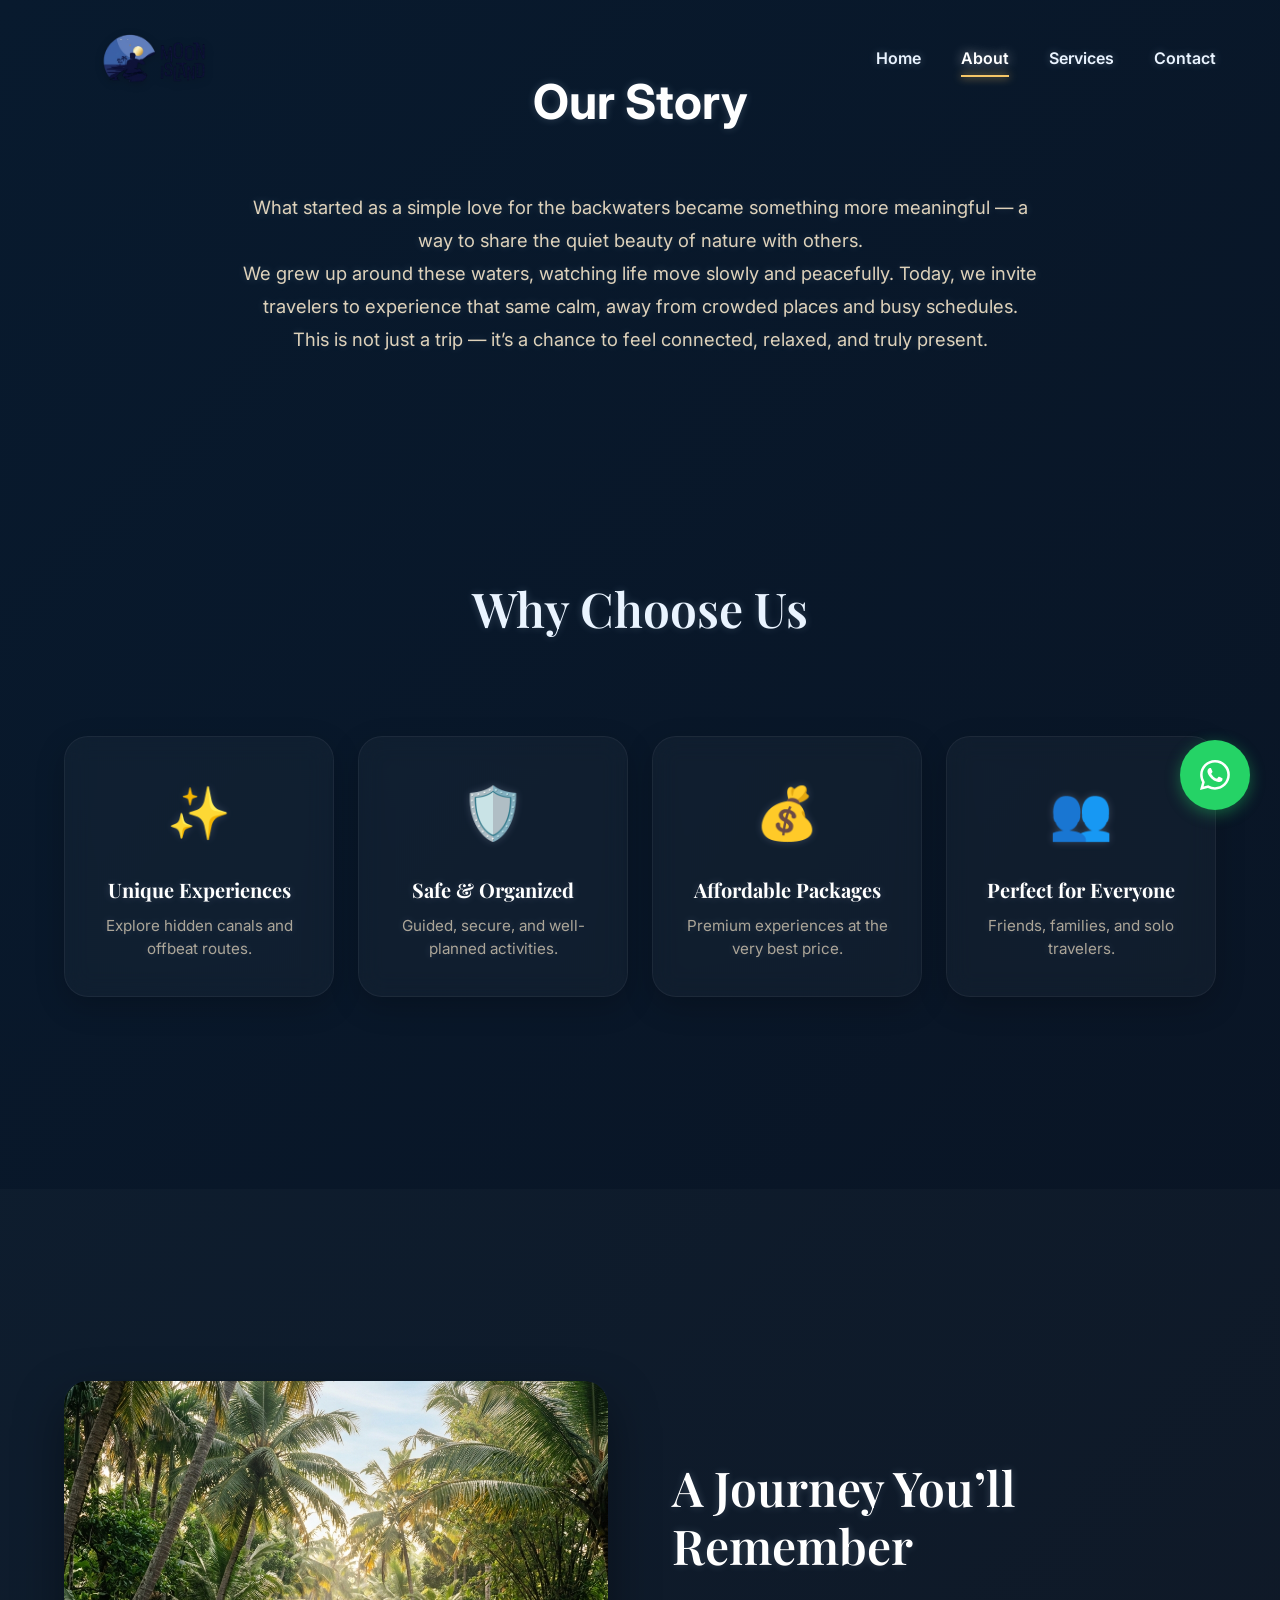
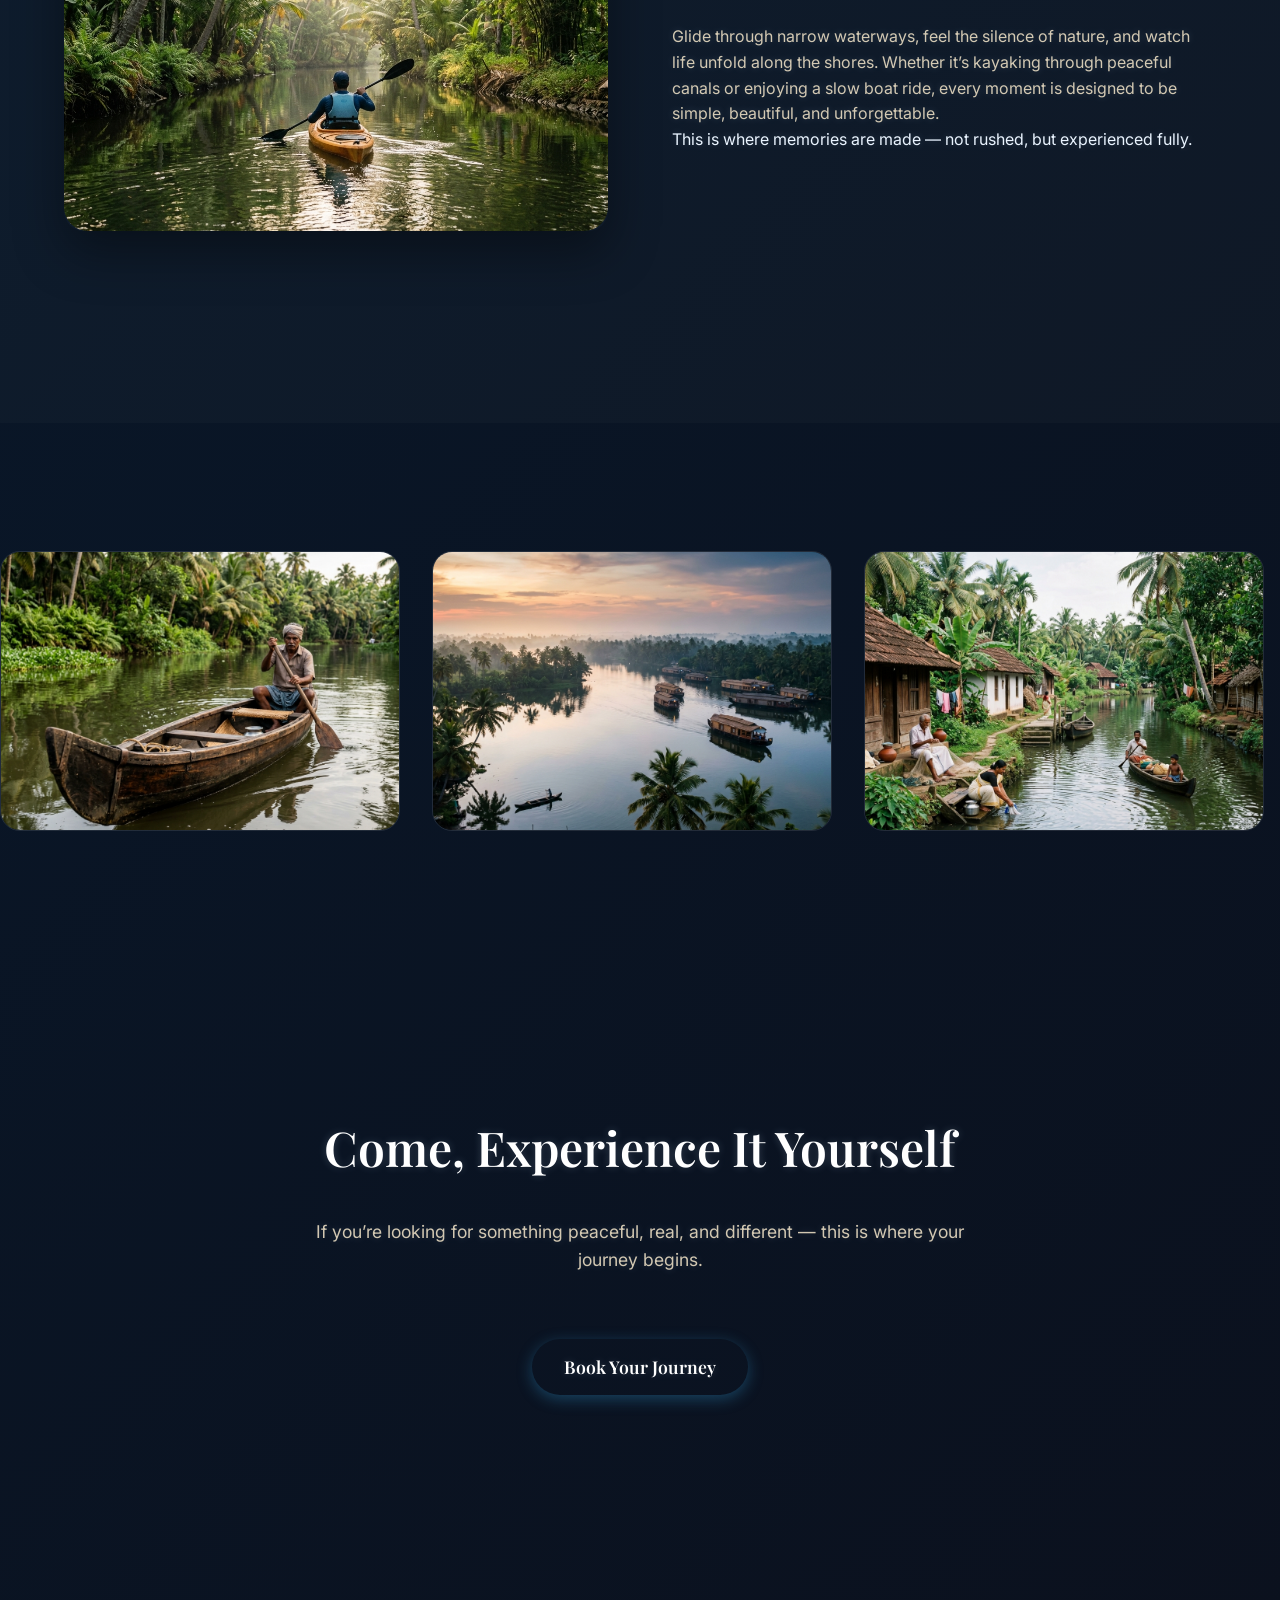
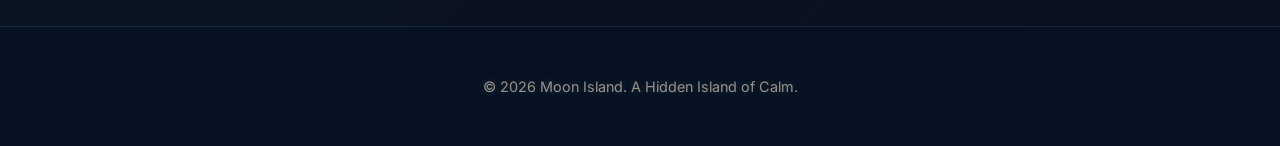
==== commit 8581a574: "upload website files" ====
--- a/about.html
+++ b/about.html
@@ -10,12 +10,17 @@
     <link href="https://fonts.googleapis.com/css2?family=Playfair+Display:ital,wght@0,400;0,500;0,600;0,700;1,400;1,500&family=Inter:wght@300;400;500;600&display=swap" rel="stylesheet">
     <link rel="stylesheet" href="style.css?v=2.0">
 </head>
-<body>
+<body><div class=" moonlight-overlay\></div><div class=\mouse-glow\></div>
+    <div class="celestial-container">
+        <div class="global-moon"></div>
+    </div>
+    <canvas id="celestial-canvas"></canvas>
+
     <div class="water-overlay"></div>
 
     <header class="navbar">
         <a href="index.html" class="logo">
-            <img src="moon island logoh.png.jpeg" alt="Moon Island Logo" class="brand-logo">
+            <img src="moon_island_logoh.png-removebg-preview.png" alt="Moon Island Logo" class="brand-logo">
         </a>
         <nav class="nav-links">
             <a href="index.html" class="nav-link">Home</a>
--- a/style.css
+++ b/style.css
@@ -1,16 +1,31 @@
 :root {
-    --bg-deep-blue: #0B1F3A;
-    --bg-aqua-blue: #2E8BC0;
-    --text-sand-beige: #F5E6CA;
-    --accent-sunset: #FF8C42;
-
-    --bg-gradient: radial-gradient(circle at 50% 50%, #153258 0%, #0B1F3A 80%);
-    --glass-bg: rgba(245, 230, 202, 0.05);
-    /* Sand Beige tinted glass */
-    --glass-border: rgba(245, 230, 202, 0.15);
+    /* Primary Dark Background Palette */
+    --bg-main-glow: radial-gradient(circle at 50% 40%, #1F5A8A 0%, #0E2A47 40%, #081A2E 100%);
+    --bg-deep-blue: #081A2E;
+    
+    /* Text Colors */
+    --text-primary: #EAF4FF;
+    --text-secondary: #A8C1D9;
+    --text-navbar: #0B1F3A;
+    --text-nav-hover: #123A63;
+    
+    /* Accent Colors */
+    --accent-gold: #F6C667;
+    --accent-warm-glow: #FFB347;
+    --accent-blue-glow: rgba(143, 211, 255, 0.4);
+    
+    /* Navbar Light Gradient */
+    --navbar-bg: linear-gradient(90deg, #F2F7FF 0%, #E3F0FF 50%, #D4E6FF 100%);
+    
+    /* Light Section Backgrounds */
+    --bg-light-section: #F6FAFF;
+    --bg-soft-blue: #EAF4FF;
 
     --font-heading: 'Playfair Display', serif;
     --font-body: 'Inter', sans-serif;
+    
+    --glow-shadow: 0 0 20px rgba(207, 232, 255, 0.3);
+    --text-glow: 0 0 8px rgba(207, 232, 255, 0.2);
 }
 
 * {
@@ -20,12 +35,95 @@
     scroll-behavior: smooth;
 }
 
+html {
+    background-color: var(--bg-deep-blue);
+}
+
 body {
+    background-color: transparent;
+    color: var(--text-primary);
     font-family: var(--font-body);
-    background: var(--bg-deep-blue);
-    color: var(--text-sand-beige);
     line-height: 1.6;
     overflow-x: hidden;
+    position: relative;
+    text-shadow: var(--text-glow);
+}
+
+/* Global Celestial Background */
+#celestial-canvas {
+    position: fixed;
+    top: 0;
+    left: 0;
+    width: 100vw;
+    height: 100vh;
+    z-index: -2;
+    pointer-events: none;
+    opacity: 1;
+}
+
+.celestial-container {
+    position: fixed;
+    top: 0;
+    left: 0;
+    width: 100vw;
+    height: 100vh;
+    z-index: -3;
+    pointer-events: none;
+    background: var(--bg-main-glow);
+    overflow: hidden;
+}
+
+/* Moonlight Ambient Glow */
+.moonlight-overlay {
+    position: fixed;
+    top: 0;
+    left: 0;
+    width: 100%;
+    height: 100%;
+    background: radial-gradient(circle at 50% 30%, rgba(143, 211, 255, 0.15), transparent 70%);
+    pointer-events: none;
+    z-index: -1;
+    mix-blend-mode: screen;
+}
+
+/* Custom Cursor Glow */
+.mouse-glow {
+    position: fixed;
+    width: 400px;
+    height: 400px;
+    background: radial-gradient(circle, rgba(143, 211, 255, 0.08), transparent 70%);
+    border-radius: 50%;
+    pointer-events: none;
+    z-index: 100;
+    transform: translate(-50%, -50%);
+    transition: width 0.3s ease, height 0.3s ease;
+    mix-blend-mode: screen;
+}
+
+.global-moon {
+    position: fixed;
+    top: 15%;
+    right: 12%;
+    width: 180px;
+    height: 180px;
+    background: radial-gradient(circle at 35% 35%, 
+        #fff 0%, 
+        #CFE8FF 20%, 
+        rgba(143, 211, 255, 0.3) 50%, 
+        transparent 80%);
+    border-radius: 50%;
+    filter: blur(2px);
+    z-index: -1; 
+    pointer-events: none;
+    box-shadow: 
+        0 0 60px rgba(207, 232, 255, 0.2),
+        0 0 140px rgba(143, 211, 255, 0.1);
+    animation: moonFloating 12s ease-in-out infinite;
+}
+
+@keyframes moonFloating {
+    0%, 100% { transform: translateY(0) rotate(0deg); }
+    50% { transform: translateY(-15px) rotate(2deg); }
 }
 
 /* Water Overlay Animation (Subtle) */
@@ -44,14 +142,11 @@
 }
 
 @keyframes driftWater {
-    0% {
-        background-position: 0 0;
-    }
-
-    100% {
-        background-position: 200px 200px;
-    }
-}
+    0% { background-position: 0 0; }
+    100% { background-position: 200px 200px; }
+}
+
+.about-parallax-subtitle
 
 /* Typography */
 h1,
@@ -113,61 +208,86 @@
 .navbar {
     position: fixed;
     top: 0;
-    left: 0;
     width: 100%;
     padding: 1.5rem 5%;
     display: flex;
     justify-content: space-between;
     align-items: center;
     z-index: 1000;
-    transition: background 0.4s ease, padding 0.4s ease, backdrop-filter 0.4s ease;
+    transition: all 0.4s cubic-bezier(0.165, 0.84, 0.44, 1);
+    
+    /* INITIAL STATE: Transparent */
+    background: transparent;
+    backdrop-filter: blur(0px);
+    box-shadow: none;
+    border-bottom: 1px solid rgba(255, 255, 255, 0);
 }
 
 .navbar.scrolled {
-    background: rgba(11, 31, 58, 0.85);
-    backdrop-filter: blur(16px);
-    -webkit-backdrop-filter: blur(16px);
-    border-bottom: 1px solid rgba(46, 139, 192, 0.15);
     padding: 1rem 5%;
+    background: var(--navbar-bg);
+    backdrop-filter: blur(12px);
+    box-shadow: 0 4px 20px rgba(0, 0, 0, 0.08);
+    border-bottom: 1px solid rgba(255, 255, 255, 0.2);
 }
 
 .logo {
     display: flex;
     align-items: center;
     gap: 12px;
-    font-family: var(--font-heading);
-    font-weight: 700;
-    font-size: 1.8rem;
-    color: var(--text-sand-beige);
-    text-shadow: 0 0 15px rgba(245, 230, 202, 0.3);
+    background-color: transparent !important;
+    border: none !important;
+    padding: 0 !important;
+    box-shadow: none !important;
 }
 
 .brand-logo {
-    height: 60px; /* Increased size slightly for better visibility as requested by "scale properly" */
+    height: 70px;
     width: auto;
-    background: transparent;
+    background: transparent !important;
     display: block;
     object-fit: contain;
+    transition: all 0.4s ease;
+    border: none !important;
+    box-shadow: none !important;
+    padding: 5px 0;
+    filter: drop-shadow(0 2px 4px rgba(0, 0, 0, 0.2)); /* Enhances legibility on various backgrounds */
+}
+
+.navbar.scrolled .brand-logo {
+    filter: drop-shadow(0 2px 6px rgba(0, 0, 0, 0.15));
 }
 
 .nav-links {
     display: flex;
     gap: 2.5rem;
+    margin-left: auto; /* Aligns links to the right */
 }
 
 .nav-link {
     font-size: 1rem;
-    font-weight: 500;
-    color: var(--text-sand-beige);
-    text-shadow: 0 2px 4px rgba(0, 0, 0, 0.6);
-    position: relative;
-    transition: color 0.3s ease;
+    font-weight: 600;
+    color: #EAF4FF; /* Soft White */
+    text-shadow: 0 0 8px rgba(207, 232, 255, 0.3);
+    position: relative;
+    transition: all 0.4s ease;
+}
+
+.navbar.scrolled .nav-link {
+    color: var(--text-navbar); /* Dark Navy */
+    text-shadow: none;
 }
 
 .nav-link:hover,
 .nav-link.active {
     color: #fff;
-    text-shadow: 0 0 10px rgba(255, 255, 255, 0.4), 0 2px 4px rgba(0, 0, 0, 0.6);
+    text-shadow: 0 0 12px rgba(255, 255, 255, 0.6);
+}
+
+.navbar.scrolled .nav-link:hover,
+.navbar.scrolled .nav-link.active {
+    color: var(--text-nav-hover);
+    text-shadow: none;
 }
 
 .nav-link::after {
@@ -177,8 +297,9 @@
     left: 0;
     width: 0;
     height: 2px;
-    background: var(--accent-sunset);
-    transition: width 0.3s cubic-bezier(0.4, 0, 0.2, 1);
+    background: var(--accent-gold);
+    transition: width 0.3s ease;
+    box-shadow: 0 0 8px var(--accent-gold);
 }
 
 .nav-link:hover::after,
@@ -199,25 +320,70 @@
     display: block;
     width: 25px;
     height: 2px;
-    background: var(--text-sand-beige);
-    transition: 0.3s;
-}
-
-/* Glass UI Components */
+    background: #EAF4FF; /* Initial Soft White */
+    margin: 5px 0;
+    transition: all 0.3s ease;
+    border-radius: 2px;
+}
+
+.navbar.scrolled .menu-btn span {
+    background: var(--text-navbar); /* Dark Navy */
+}
+
+/* Glow Buttons */
+.btn-primary {
+    background: var(--bg-soft-blue);
+    color: var(--text-navbar);
+    box-shadow: 0 4px 15px rgba(143, 211, 255, 0.2);
+}
+
+.btn-primary:hover {
+    background: #fff;
+    box-shadow: 0 8px 25px var(--accent-blue-glow);
+    transform: translateY(-2px);
+}
+
+.btn-outline {
+    border-color: var(--text-primary);
+    color: var(--text-primary);
+}
+
+.btn-outline:hover {
+    background: rgba(255, 255, 255, 0.1);
+    box-shadow: 0 0 15px rgba(255, 255, 255, 0.2);
+}
+
+/* Glass Card Base - Luxury Glow */
 .glass-card {
-    background: var(--glass-bg);
-    backdrop-filter: blur(16px);
-    -webkit-backdrop-filter: blur(16px);
-    border: 1px solid var(--glass-border);
-    border-radius: 20px;
-    padding: 2.5rem;
+    background: rgba(255, 255, 255, 0.03);
+    backdrop-filter: blur(12px);
+    border: 1px solid rgba(255, 255, 255, 0.08);
     box-shadow: 0 10px 30px rgba(0, 0, 0, 0.2);
-    transition: transform 0.4s cubic-bezier(0.175, 0.885, 0.32, 1.275), box-shadow 0.4s ease, border-color 0.4s ease;
-    position: relative;
-    overflow: hidden;
-}
-
-/* 3D Hover Tilt applied via JS, but base transitions here */
+    transition: all 0.5s cubic-bezier(0.165, 0.84, 0.44, 1);
+}
+
+.glass-card:hover {
+    background: rgba(255, 255, 255, 0.06);
+    transform: translateY(-8px) scale(1.02);
+    box-shadow: 0 20px 40px rgba(0, 0, 0, 0.4), var(--glow-shadow);
+    border-color: rgba(143, 211, 255, 0.3);
+}
+
+.light-section {
+    background-color: var(--bg-light-section);
+    color: var(--text-navbar);
+}
+
+.light-section h2, .light-section h3 {
+    color: var(--text-navbar) !important;
+}
+
+.light-card {
+    background: var(--bg-soft-blue);
+    color: var(--text-navbar);
+    border: none;
+}
+
 .card-3d:hover {
     border-color: rgba(46, 139, 192, 0.4);
     box-shadow: 0 15px 40px rgba(46, 139, 192, 0.15);
@@ -910,7 +1076,8 @@
     width: 100%;
 }
 
-.card-header-fancy h3, .card-header-fancy h4 {
+.card-header-fancy h3,
+.card-header-fancy h4 {
     margin: 0 !important;
 }
 
@@ -1837,7 +2004,8 @@
 .why-choose-card:hover {
     transform: translateY(-8px);
     box-shadow: 0 15px 35px rgba(0, 0, 0, 0.4);
-    border-color: rgba(255, 140, 66, 0.4); /* soft glow border */
+    border-color: rgba(255, 140, 66, 0.4);
+    /* soft glow border */
 }
 
 .why-choose-card .why-icon {
@@ -1854,8 +2022,13 @@
 }
 
 @keyframes gentleFloatUp {
-    0% { transform: translateY(0); }
-    100% { transform: translateY(-8px); }
+    0% {
+        transform: translateY(0);
+    }
+
+    100% {
+        transform: translateY(-8px);
+    }
 }
 
 .why-choose-card:hover .why-icon {
@@ -1866,7 +2039,8 @@
 
 .why-choose-card h3 {
     font-size: 1.25rem;
-    font-weight: 700; /* bold title */
+    font-weight: 700;
+    /* bold title */
     margin-bottom: 0.8rem;
     color: #fff;
 }
@@ -1880,7 +2054,8 @@
 
 @media (max-width: 1024px) {
     .why-choose-grid {
-        grid-template-columns: repeat(2, 1fr); /* tablet: 2 per row */
+        grid-template-columns: repeat(2, 1fr);
+        /* tablet: 2 per row */
     }
 }
 
@@ -1890,16 +2065,19 @@
         flex-wrap: nowrap;
         overflow-x: auto;
         scroll-snap-type: x mandatory;
-        padding-bottom: 1.5rem; /* space for scroll thumb */
+        padding-bottom: 1.5rem;
+        /* space for scroll thumb */
         gap: 1.2rem;
         -webkit-overflow-scrolling: touch;
-        scrollbar-width: none; /* firefox */
-    }
-    
+        scrollbar-width: none;
+        /* firefox */
+    }
+
     .why-choose-grid::-webkit-scrollbar {
-        display: none; /* simple hidden scrollbar on mobile for cleaner look */
-    }
-    
+        display: none;
+        /* simple hidden scrollbar on mobile for cleaner look */
+    }
+
     .why-choose-card {
         min-width: 260px;
         scroll-snap-align: center;
@@ -1966,7 +2144,8 @@
 
 .services-pkg-card .styled-list {
     margin-bottom: 2.5rem;
-    flex-grow: 1; /* Pushes button to bottom */
+    flex-grow: 1;
+    /* Pushes button to bottom */
 }
 
 .services-pkg-card .styled-list li {
@@ -1994,6 +2173,7 @@
         grid-template-columns: 1fr;
         gap: 2rem;
     }
+
     .services-pkg-card {
         padding: 2rem 1.5rem;
     }
@@ -2012,7 +2192,8 @@
     display: flex;
     flex-direction: column;
     justify-content: flex-start;
-    padding: 3rem 2rem 2.5rem; /* extra top padding for the badge */
+    padding: 3rem 2rem 2.5rem;
+    /* extra top padding for the badge */
     text-align: center;
     position: relative;
     border: 1px solid rgba(255, 255, 255, 0.05);
@@ -2022,7 +2203,8 @@
 .pkg-preview-card:hover {
     transform: translateY(-8px);
     box-shadow: 0 15px 35px rgba(0, 0, 0, 0.4);
-    border-color: rgba(255, 140, 66, 0.4); /* soft orange glow border on hover */
+    border-color: rgba(255, 140, 66, 0.4);
+    /* soft orange glow border on hover */
 }
 
 .pkg-content {
@@ -2038,7 +2220,8 @@
 }
 
 .pkg-preview-card .btn {
-    margin-top: auto !important; /* Forces button to the bottom */
+    margin-top: auto !important;
+    /* Forces button to the bottom */
 }
 
 .pkg-price-large {
@@ -2080,11 +2263,11 @@
         -webkit-overflow-scrolling: touch;
         scrollbar-width: none;
     }
-    
+
     .packages-preview-grid::-webkit-scrollbar {
         display: none;
     }
-    
+
     .pkg-preview-card {
         min-width: 280px;
         scroll-snap-align: center;
@@ -2185,12 +2368,14 @@
     .premium-cta-heading {
         font-size: 2.5rem;
     }
+
     .premium-cta-buttons {
         flex-direction: column;
         padding: 2.5rem 2rem;
         width: 100%;
         max-width: 350px;
     }
+
     .premium-cta-buttons .btn {
         width: 100%;
         justify-content: center;
@@ -2238,7 +2423,10 @@
 
 .about-parallax-overlay {
     position: absolute;
-    top: 0; left: 0; right: 0; bottom: 0;
+    top: 0;
+    left: 0;
+    right: 0;
+    bottom: 0;
     background: rgba(3, 10, 20, 0.65);
     z-index: 1;
 }
@@ -2264,7 +2452,8 @@
 
 .philosophy-glow {
     position: absolute;
-    top: 50%; left: 50%;
+    top: 50%;
+    left: 50%;
     transform: translate(-50%, -50%);
     width: 600px;
     height: 600px;
@@ -2294,20 +2483,27 @@
         font-size: 2.8rem;
         margin-bottom: 1.5rem;
     }
+
     .about-story-text {
         font-size: 1.1rem;
     }
+
     .about-parallax-subtitle {
         font-size: 1.2rem;
     }
+
     .philosophy-quote {
         font-size: 2.2rem;
     }
+
     .about-parallax-bg {
         padding: 8rem 0;
-        background-attachment: scroll; /* smooth scroll fallback for mobile */
-    }
-    .our-story-section, .philosophy-section {
+        background-attachment: scroll;
+        /* smooth scroll fallback for mobile */
+    }
+
+    .our-story-section,
+    .philosophy-section {
         padding: 5rem 0 3rem;
     }
 }
@@ -2335,7 +2531,9 @@
 }
 
 @keyframes slideUpSticky {
-    to { transform: translateY(0); }
+    to {
+        transform: translateY(0);
+    }
 }
 
 .sticky-price {
@@ -2356,7 +2554,7 @@
 
 /* Adjust floating WA button so it doesn't overlap the booking bar */
 .float-wa {
-    bottom: 90px !important; 
+    bottom: 90px !important;
 }
 
 /* =========================================================
@@ -2400,7 +2598,8 @@
 }
 
 /* Front & Back Sides */
-.flip-card-front, .flip-card-back {
+.flip-card-front,
+.flip-card-back {
     position: absolute;
     width: 100%;
     height: 100%;
@@ -2520,9 +2719,18 @@
 }
 
 /* Utility for text max-width */
-.max-w-lg { max-width: 700px; }
-.mx-auto { margin-left: auto; margin-right: auto; }
-.text-center { text-align: center; }
+.max-w-lg {
+    max-width: 700px;
+}
+
+.mx-auto {
+    margin-left: auto;
+    margin-right: auto;
+}
+
+.text-center {
+    text-align: center;
+}
 
 /* Flip effect focus on click (mobile accessibility) */
 .activity-flip-card.focused .flip-card-inner {
@@ -2569,8 +2777,13 @@
 }
 
 @keyframes scrollGallery {
-    0% { transform: translateX(0); }
-    100% { transform: translateX(-50%); }
+    0% {
+        transform: translateX(0);
+    }
+
+    100% {
+        transform: translateX(-50%);
+    }
 }
 
 .gallery-strip-item {
@@ -2600,22 +2813,25 @@
 }
 
 /* =========================================================
-   INDIVIDUAL EXPERIENCE CARDS - FLOATING OBJECTS
+   REFINED INDIVIDUAL EXPERIENCES - 3D FLOATING CUTOUTS
    ========================================================= */
 
 .pricing-grid {
-    gap: 4rem; /* Increased gap to accommodate floating object overflow */
-    padding: 2rem 0;
+    gap: 4.5rem;
+    /* Spacious gap for elite spacing */
+    padding: 3rem 0;
 }
 
 .price-card {
     position: relative !important;
     overflow: visible !important;
     z-index: 1;
-}
-
-.price-card h3, 
-.price-card .price-tag, 
+    transition: transform 0.5s ease;
+}
+
+/* Ensure text remains above floating objects */
+.price-card h3,
+.price-card .price-tag,
 .price-card p {
     position: relative;
     z-index: 10;
@@ -2625,107 +2841,163 @@
     position: absolute;
     pointer-events: none;
     z-index: 8;
-    transition: transform 0.8s cubic-bezier(0.2, 0.8, 0.2, 1), filter 0.8s ease;
-    filter: drop-shadow(0 15px 30px rgba(0, 0, 0, 0.5));
+    background: transparent !important;
+    border: none !important;
+    display: block;
+    object-fit: contain;
+    transition: transform 0.8s cubic-bezier(0.2, 0.8, 0.2, 1), filter 0.8s ease, opacity 0.5s ease;
+    filter: drop-shadow(0 10px 20px rgba(0, 0, 0, 0.4));
     will-change: transform;
 }
 
 .kayak-float {
-    width: 250px;
-    top: -60px;
-    right: -70px;
-    transform: rotate(-15deg) translateY(10px);
+    width: 130px;
+    /* Reduced size for elegance */
+    top: -45px;
+    right: -30px;
+    transform: rotate(-15deg) translateY(5px);
 }
 
 .boat-float {
-    width: 270px;
-    top: -50px;
-    left: -80px;
-    transform: rotate(10deg) translateY(10px);
+    width: 140px;
+    /* Reduced size */
+    top: -40px;
+    left: -40px;
+    transform: rotate(8deg) translateY(5px);
 }
 
 .homestay-float {
-    width: 220px;
-    bottom: -70px;
-    right: -60px;
-    transform: rotate(5deg) translateY(-10px);
-}
-
-/* Hover Animations */
-.price-card:hover .floating-object {
-    filter: drop-shadow(0 30px 60px rgba(0, 0, 0, 0.7));
-}
-
-.price-card:hover .kayak-float {
-    transform: rotate(-5deg) translate(20px, -20px) scale(1.15);
-}
-
-.price-card:hover .boat-float {
-    transform: rotate(0deg) translate(-20px, -20px) scale(1.15);
-}
-
-.price-card:hover .homestay-float {
-    transform: rotate(0deg) translate(20px, 20px) scale(1.15);
-}
-
-/* Splash/Ripple Visuals */
+    width: 120px;
+    /* Reduced size */
+    bottom: -45px;
+    right: -25px;
+    transform: rotate(5deg) translateY(-5px);
+}
+
+/* Hover / Click Animation Refinement */
+.price-card:hover .floating-object,
+.price-card:active .floating-object {
+    filter: drop-shadow(0 20px 40px rgba(0, 0, 0, 0.6));
+    opacity: 1;
+}
+
+.price-card:hover .kayak-float,
+.price-card:active .kayak-float {
+    transform: rotate(-5deg) translate(10px, -10px) scale(1.1);
+}
+
+.price-card:hover .boat-float,
+.price-card:active .boat-float {
+    transform: rotate(0deg) translate(-10px, -10px) scale(1.1);
+}
+
+.price-card:hover .homestay-float,
+.price-card:active .homestay-float {
+    transform: rotate(0deg) translate(8px, 8px) scale(1.1);
+}
+
+/* Subtle Splash / Ambient Effect - Moonlit Ripple */
 .price-card::before {
     content: '';
     position: absolute;
-    width: 150px;
-    height: 150px;
-    background: radial-gradient(circle, rgba(255, 255, 255, 0.2) 0%, transparent 70%);
+    width: 250px;
+    height: 250px;
+    background: radial-gradient(circle, rgba(245, 230, 202, 0.15) 0%, transparent 70%);
     border-radius: 50%;
     opacity: 0;
-    transition: opacity 0.8s ease;
+    transition: opacity 0.6s ease;
     pointer-events: none;
     z-index: 5;
-}
-
-.price-card.delay-1::before { top: -80px; right: -90px; } /* Kayaking */
-.price-card.delay-2::before { top: -70px; left: -100px; }  /* Shikkara */
-.price-card.delay-3::before { bottom: -90px; right: -80px; } /* Homestay */
+    animation: luxuriousRipple 5s infinite;
+}
+
+.price-card.delay-1::before {
+    top: -60px;
+    right: -50px;
+}
+
+/* Kayaking */
+.price-card.delay-2::before {
+    top: -50px;
+    left: -60px;
+}
+
+/* Shikkara */
+.price-card.delay-3::before {
+    bottom: -60px;
+    right: -40px;
+}
+
+/* Homestay */
 
 .price-card:hover::before {
-    opacity: 1;
-    animation: premiumRipple 3s infinite;
-}
-
-@keyframes premiumRipple {
-    0% { transform: scale(0.5); opacity: 0; }
-    50% { opacity: 0.4; }
-    100% { transform: scale(1.6); opacity: 0; }
-}
-
-/* Responsive Overrides */
+    opacity: 0.6;
+}
+
+@keyframes luxuriousRipple {
+    0% {
+        transform: scale(0.6);
+        opacity: 0;
+    }
+
+    50% {
+        opacity: 0.25;
+    }
+
+    100% {
+        transform: scale(1.4);
+        opacity: 0;
+    }
+}
+
+/* Mobile Optimizations */
 @media (max-width: 1200px) {
-    .pricing-grid { gap: 3rem; }
-    .kayak-float { width: 180px; right: -50px; top: -40px; }
-    .boat-float { width: 200px; left: -60px; top: -30px; }
-    .homestay-float { width: 160px; bottom: -50px; right: -40px; }
+    .pricing-grid {
+        gap: 3.5rem;
+    }
+
+    .kayak-float {
+        width: 110px;
+        right: -25px;
+        top: -35px;
+    }
+
+    .boat-float {
+        width: 120px;
+        left: -30px;
+        top: -30px;
+    }
+
+    .homestay-float {
+        width: 100px;
+        bottom: -35px;
+        right: -20px;
+    }
 }
 
 @media (max-width: 768px) {
-    .pricing-grid { gap: 2rem; }
-    
+    .pricing-grid {
+        gap: 2.5rem;
+    }
+
     .floating-object {
-        width: 160px;
+        width: 100px;
         position: relative;
         top: 0 !important;
         left: 0 !important;
         right: 0 !important;
         bottom: 0 !important;
-        transform: none !important;
-        margin: -30px auto 1.5rem;
+        transform: rotate(-5deg) !important;
+        margin: -40px auto 1rem;
         display: block;
-        filter: drop-shadow(0 15px 30px rgba(0, 0, 0, 0.4));
-    }
-    
+        filter: drop-shadow(0 15px 25px rgba(0, 0, 0, 0.3));
+    }
+
     .price-card {
-        padding-top: 2rem;
-        overflow: hidden !important; /* Contain objects on small screens for better flow */
-    }
-    
+        padding-top: 1.5rem;
+        overflow: hidden !important;
+    }
+
     .price-card::before {
         display: none;
     }
@@ -2737,11 +3009,13 @@
         width: 280px;
         height: 200px;
     }
+
     .side-passing-layout {
         flex-direction: column !important;
         text-align: center;
         gap: 2rem;
     }
+
     .side-image {
         height: 300px;
     }
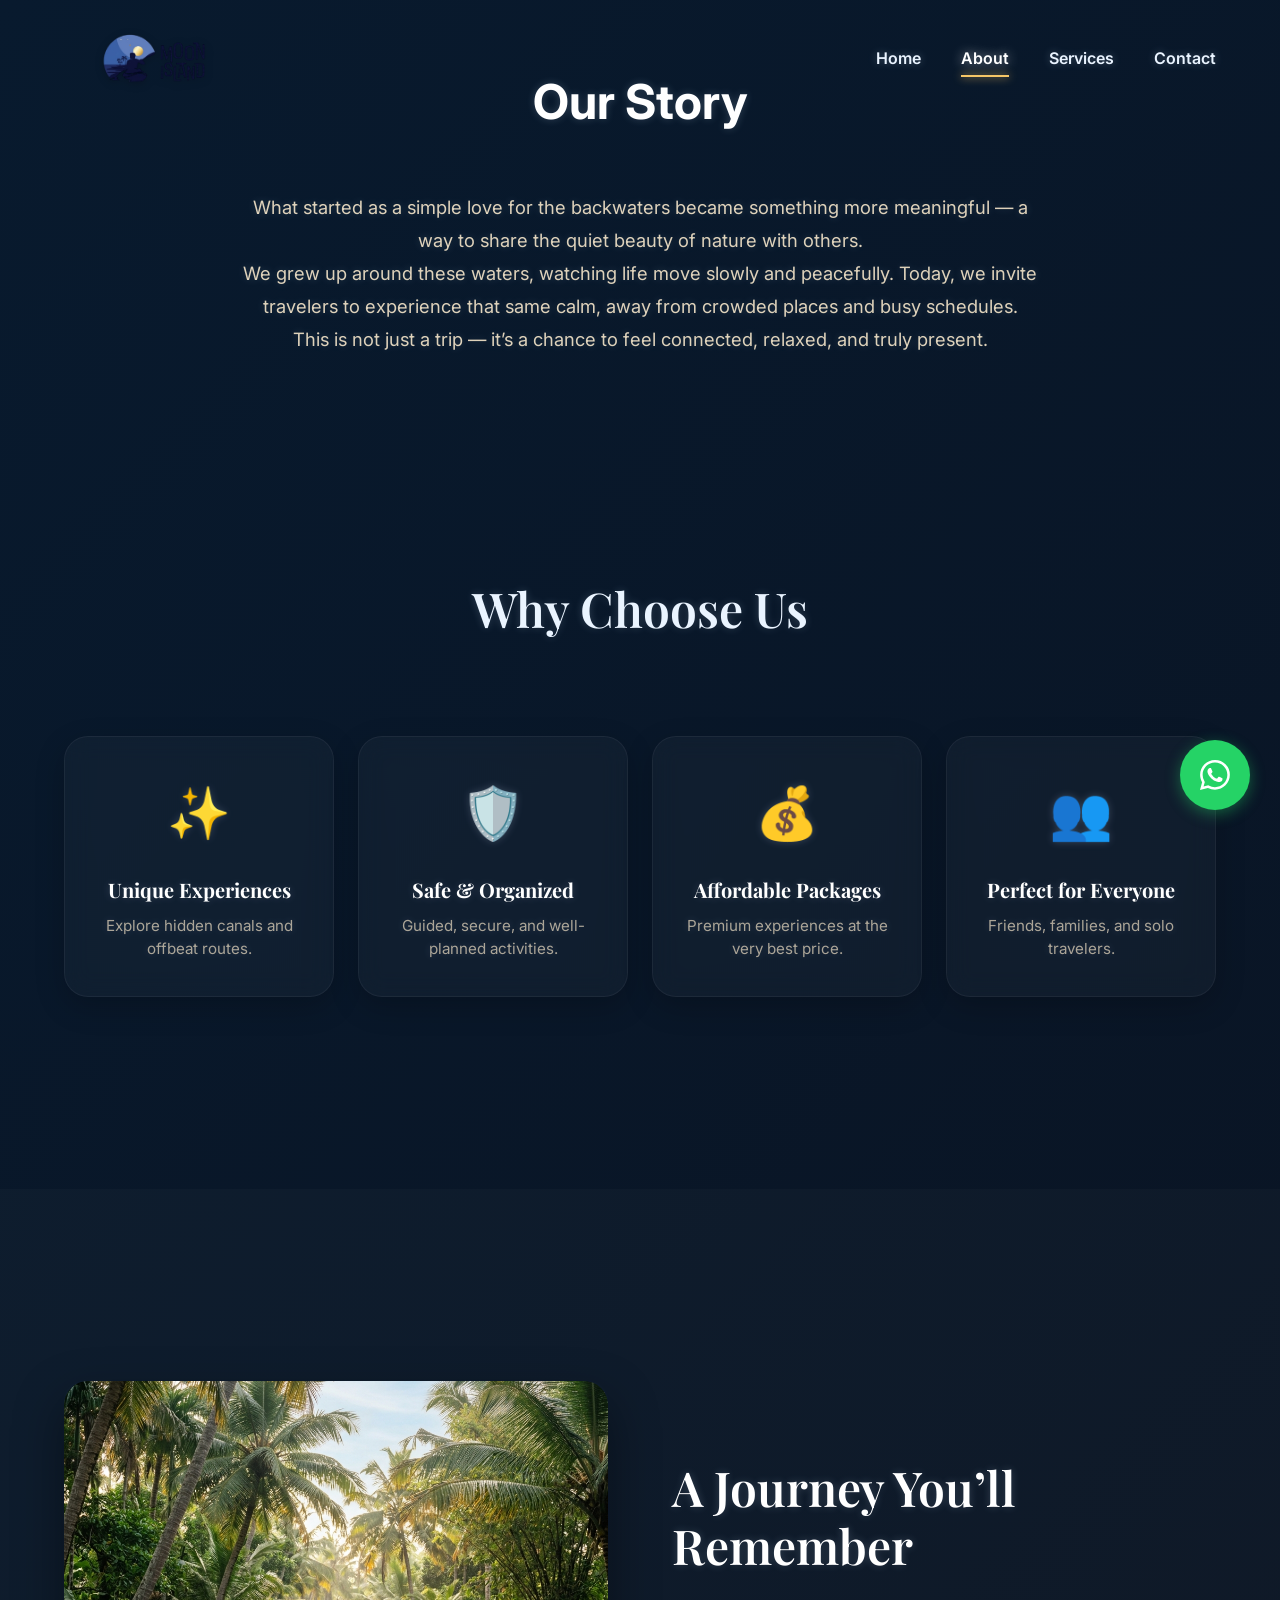
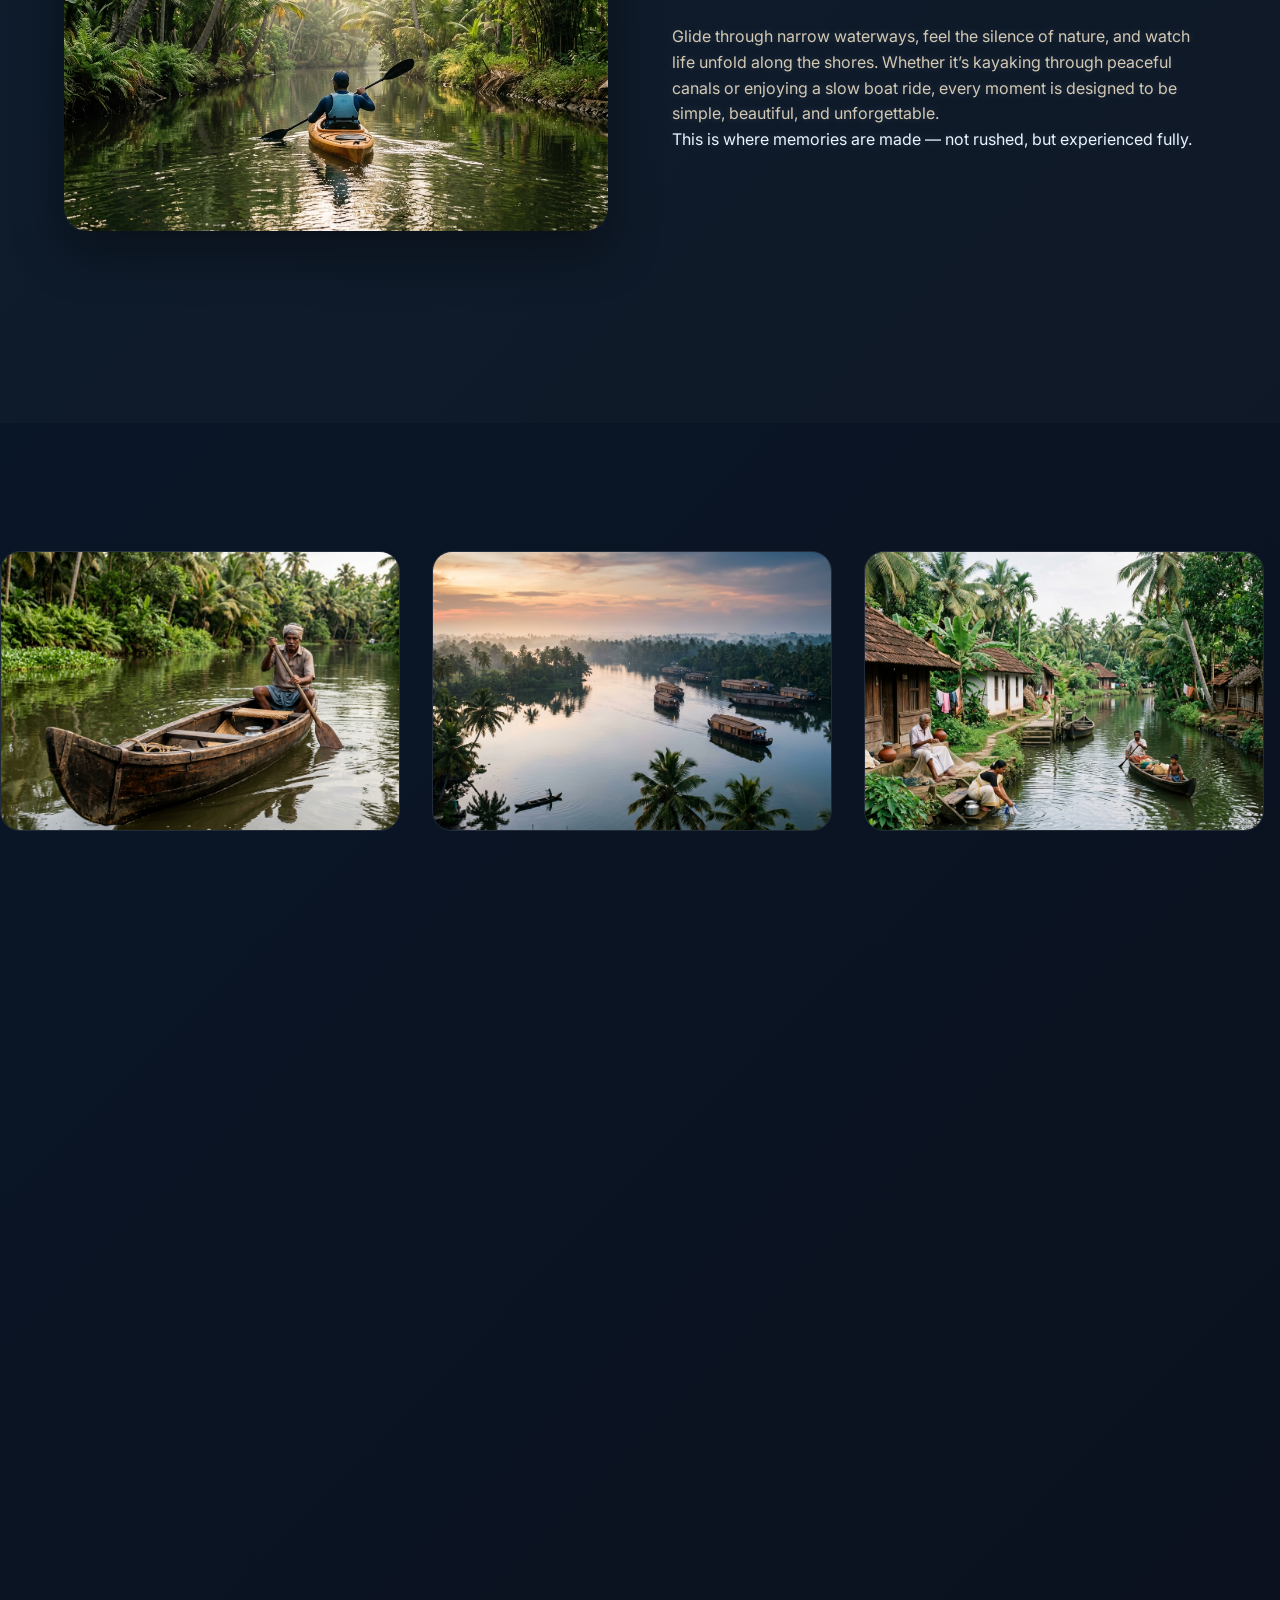
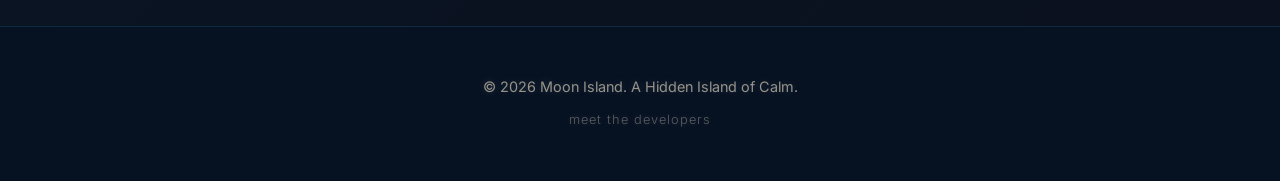
==== commit 93e951f1: "upload website files" ====
--- a/about.html
+++ b/about.html
@@ -125,6 +125,7 @@
 
     <footer>
         <p>&copy; 2026 Moon Island. A Hidden Island of Calm.</p>
+        <a href="https://www.instagram.com/intellex.web?igsh=MWZyenU0bWc3M2RxOQ==" target="_blank" class="developer-link">meet the developers</a>
     </footer>
 
     <!-- Floating WhatsApp Button -->
--- a/style.css
+++ b/style.css
@@ -1630,6 +1630,43 @@
 footer p {
     font-size: 0.9rem;
     color: rgba(245, 230, 202, 0.6);
+    margin-bottom: 0.5rem;
+}
+
+.developer-link {
+    display: inline-block;
+    font-size: 0.8rem;
+    color: rgba(245, 230, 202, 0.35);
+    text-transform: lowercase;
+    letter-spacing: 1px;
+    transition: all 0.3s ease;
+    text-decoration: none;
+    position: relative;
+    padding-bottom: 2px;
+    font-weight: 300;
+}
+
+.developer-link::after {
+    content: '';
+    position: absolute;
+    width: 0;
+    height: 1px;
+    bottom: 0;
+    left: 50%;
+    background: var(--accent-gold);
+    transition: all 0.3s ease;
+    transform: translateX(-50%);
+    opacity: 0.5;
+}
+
+.developer-link:hover {
+    color: var(--accent-gold);
+    opacity: 1;
+}
+
+.developer-link:hover::after {
+    width: 40px;
+    opacity: 1;
 }
 
 /* Cinematic Components */
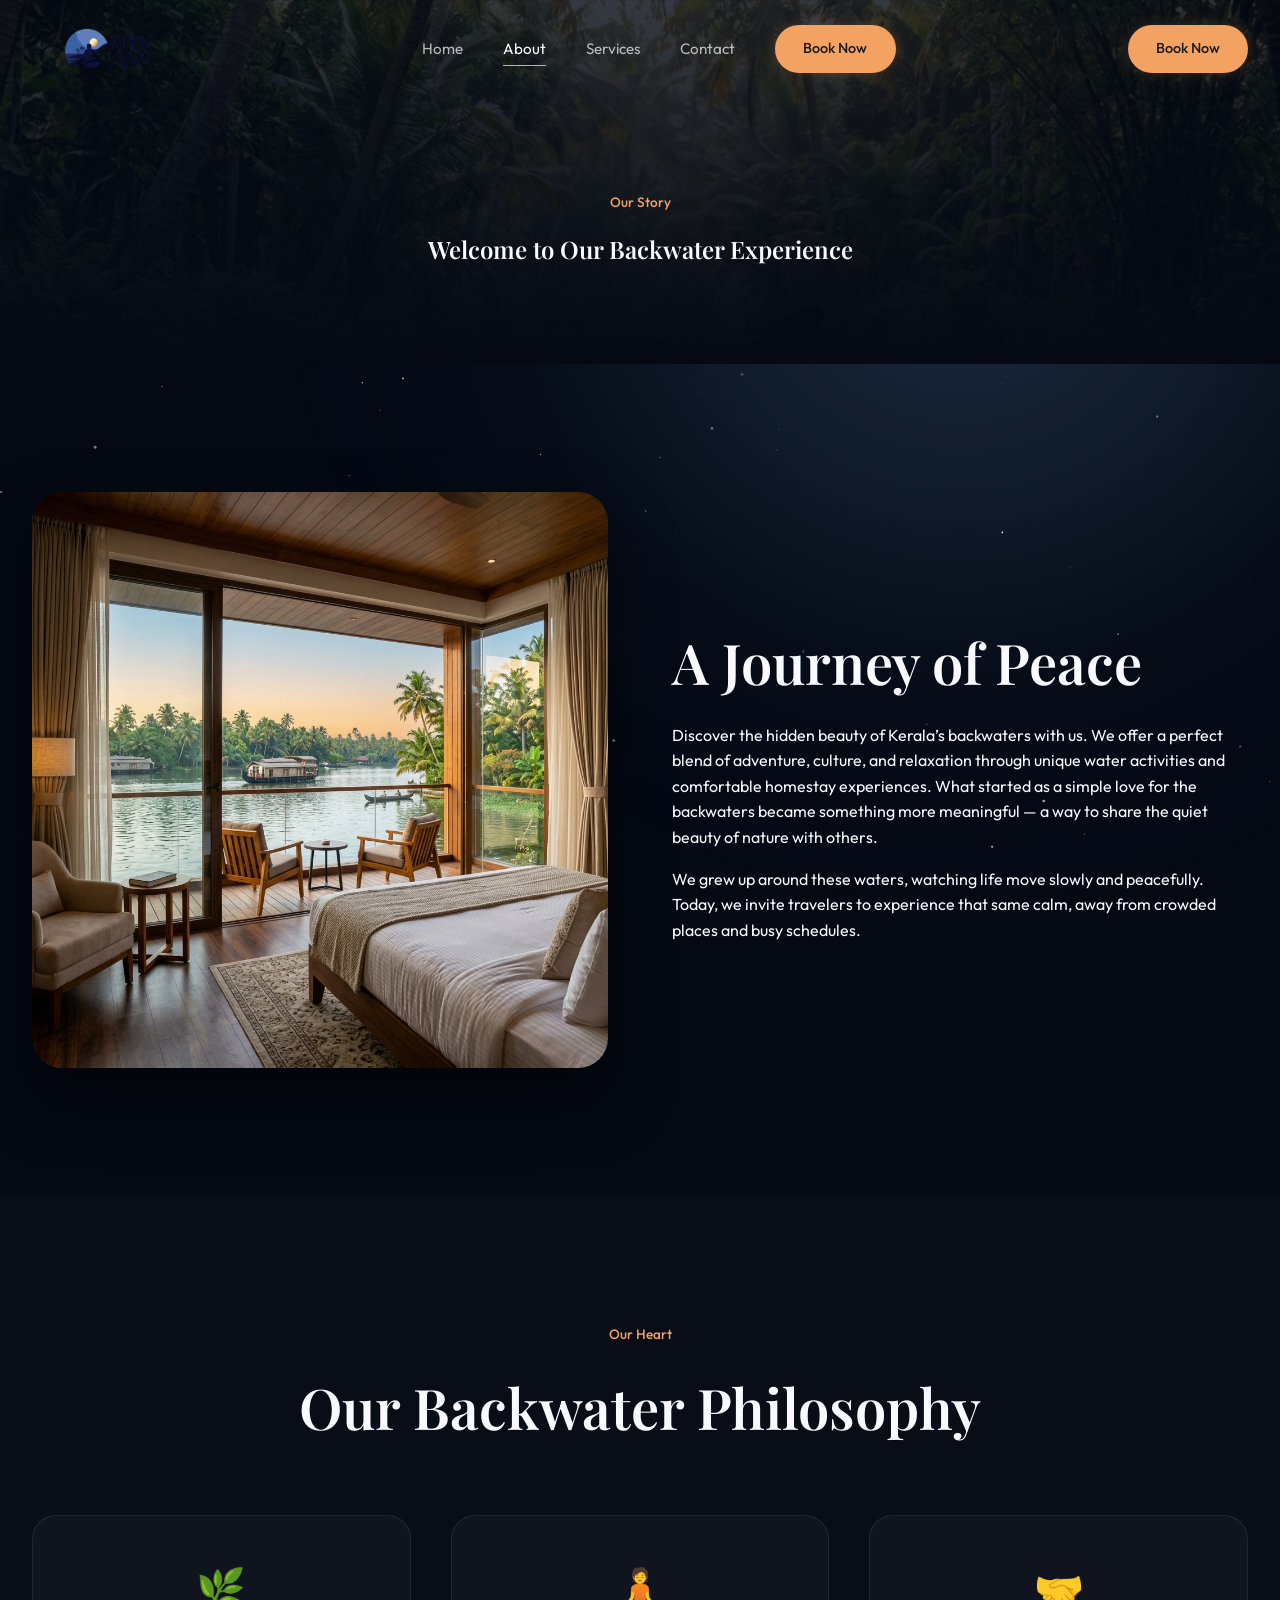
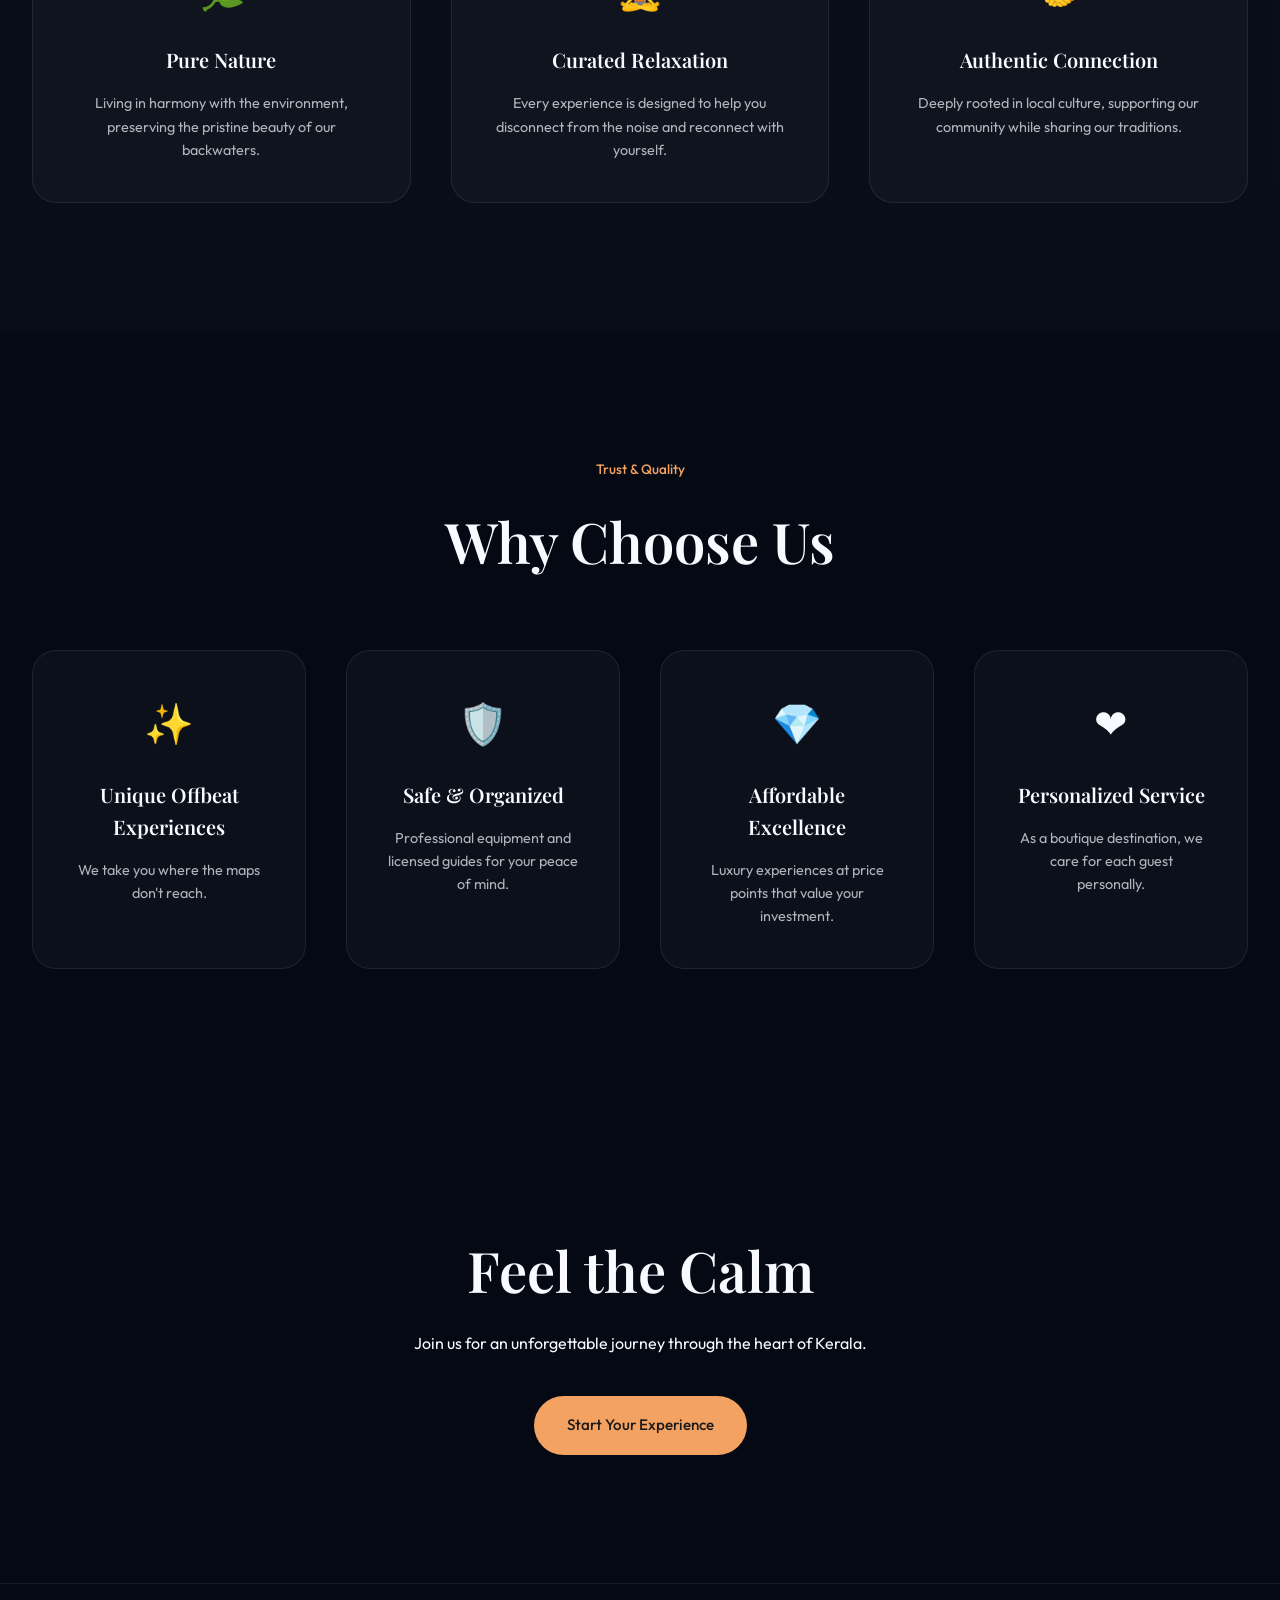
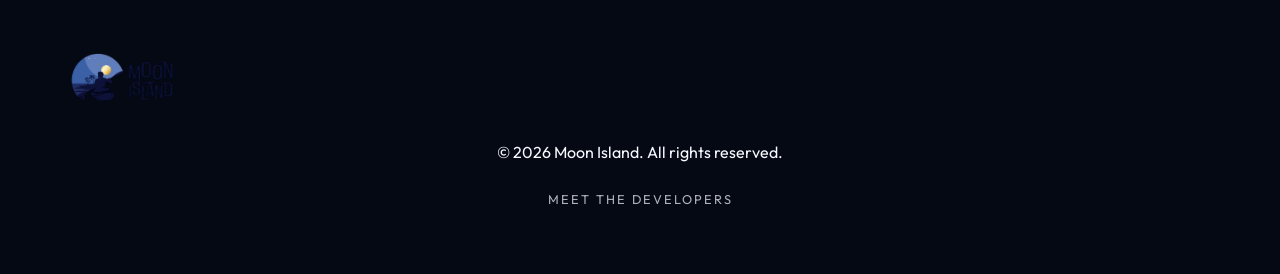
==== commit 4b52ed4e: "upload certificates" ====
--- a/about.html
+++ b/about.html
@@ -1,139 +1,150 @@
 <!DOCTYPE html>
 <html lang="en">
+
 <head>
     <meta charset="UTF-8">
     <meta name="viewport" content="width=device-width, initial-scale=1.0">
-    <title>About | Moon Island - Backwater Experience</title>
-    <meta name="description" content="Learn about Moon Island. A hidden island of calm offering a perfect blend of adventure, culture, and relaxation.">
-    <link rel="preconnect" href="https://fonts.googleapis.com">
-    <link rel="preconnect" href="https://fonts.gstatic.com" crossorigin>
-    <link href="https://fonts.googleapis.com/css2?family=Playfair+Display:ital,wght@0,400;0,500;0,600;0,700;1,400;1,500&family=Inter:wght@300;400;500;600&display=swap" rel="stylesheet">
-    <link rel="stylesheet" href="style.css?v=2.0">
+    <title>About Us | Moon Island - Our Backwater Story</title>
+    <meta name="description"
+        content="Learn about Moon Island's philosophy of peace, nature, and authentic Kerala backwater experiences. Discover why we are the preferred choice for seekers of tranquility.">
+    <link rel="stylesheet" href="style.css?v=3.0">
 </head>
-<body><div class=" moonlight-overlay\></div><div class=\mouse-glow\></div>
-    <div class="celestial-container">
-        <div class="global-moon"></div>
-    </div>
+
+<body>
+    <!-- Background Canvas -->
     <canvas id="celestial-canvas"></canvas>
+    <div class="moon-glow-container"></div>
+    <div class="mouse-glow"></div>
 
-    <div class="water-overlay"></div>
-
-    <header class="navbar">
-        <a href="index.html" class="logo">
-            <img src="moon_island_logoh.png-removebg-preview.png" alt="Moon Island Logo" class="brand-logo">
-        </a>
-        <nav class="nav-links">
-            <a href="index.html" class="nav-link">Home</a>
-            <a href="about.html" class="nav-link active">About</a>
-            <a href="services.html" class="nav-link">Services</a>
-            <a href="contact.html" class="nav-link">Contact</a>
-        </nav>
-        <button class="menu-btn" aria-label="Menu" id="menu-toggle">
-            <span></span><span></span><span></span>
-        </button>
+    <!-- Navigation -->
+    <header class="navbar" id="main-nav">
+        <div class="container nav-container">
+            <a href="index.html" class="logo">
+                <img src="moon_island_logoh.png-removebg-preview.png" alt="Moon Island" class="brand-logo">
+            </a>
+            <nav class="nav-links" id="nav-menu">
+                <a href="index.html" class="nav-link">Home</a>
+                <a href="about.html" class="nav-link active">About</a>
+                <a href="services.html" class="nav-link">Services</a>
+                <a href="contact.html" class="nav-link">Contact</a>
+                <div class="nav-cta mobile-only">
+                    <a href="contact.html" class="btn btn-primary">Book Now</a>
+                </div>
+            </nav>
+            <div class="nav-cta desktop-only">
+                <a href="contact.html" class="btn btn-primary">Book Now</a>
+            </div>
+            <button class="menu-btn" id="menu-toggle" aria-label="Toggle Menu">
+                <span></span><span></span><span></span>
+            </button>
+        </div>
     </header>
 
-    <main class="page-with-moon" style="background: linear-gradient(135deg, var(--bg-deep-blue), #0b111e);">
-        
-        <!-- SECTION 1: OUR STORY -->
-        <section class="about-section story-intro-section">
-            <div class="animated-moon" style="top: 10%; right: 5%;"></div>
-            <div class="container center fade-up-element about-content-narrow">
-                <h1 class="section-heading">Our Story</h1>
-                <div class="story-text-center mt-2">
-                    <p class="mb-4 text-lg">What started as a simple love for the backwaters became something more meaningful — a way to share the quiet beauty of nature with others.</p>
-                    <p class="mb-4">We grew up around these waters, watching life move slowly and peacefully. Today, we invite travelers to experience that same calm, away from crowded places and busy schedules.</p>
-                    <p class="text-white">This is not just a trip — it’s a chance to feel connected, relaxed, and truly present.</p>
-                </div>
+    <main>
+        <!-- Page Header -->
+        <section class="page-header">
+            <div class="container">
+                <span class="section-tag">Our Story</span>
+                <h1 class="hero-title">Welcome to Our Backwater Experience</h1>
             </div>
         </section>
 
-        <!-- SECTION 2: WHY CHOOSE US (EXISTING) -->
-        <section class="why-different-section" style="padding: 6rem 0 8rem;">
+        <!-- Brand Story Section -->
+        <section class="about-intro reveal">
             <div class="container">
-                <h2 class="section-heading center text-white mb-8 fade-up-element">Why Choose Us</h2>
-                <div class="why-choose-grid mt-4 fade-up-element delay-1">
-                    <div class="why-choose-card glass-card rounded-2xl">
-                        <div class="why-icon float-icon">✨</div>
-                        <h3>Unique Experiences</h3>
-                        <p class="text-sand-muted">Explore hidden canals and offbeat routes.</p>
+                <div class="split-section">
+                    <div class="split-img">
+                        <img src="assets/homestay.png" alt="Moon Island Atmosphere">
                     </div>
-                    <div class="why-choose-card glass-card rounded-2xl">
-                        <div class="why-icon float-icon">🛡️</div>
-                        <h3>Safe & Organized</h3>
-                        <p class="text-sand-muted">Guided, secure, and well-planned activities.</p>
-                    </div>
-                    <div class="why-choose-card glass-card rounded-2xl">
-                        <div class="why-icon float-icon">💰</div>
-                        <h3>Affordable Packages</h3>
-                        <p class="text-sand-muted">Premium experiences at the very best price.</p>
-                    </div>
-                    <div class="why-choose-card glass-card rounded-2xl">
-                        <div class="why-icon float-icon">👥</div>
-                        <h3>Perfect for Everyone</h3>
-                        <p class="text-sand-muted">Friends, families, and solo travelers.</p>
+                    <div class="split-content">
+                        <h2 class="section-title">A Journey of Peace</h2>
+                        <p class="text-muted">Discover the hidden beauty of Kerala’s backwaters with us. We offer a perfect blend of adventure, culture, and relaxation through unique water activities and comfortable homestay experiences. What started as a simple love for the backwaters became something more meaningful — a way to share the quiet beauty of nature with others.</p>
+                        <p class="text-muted" style="margin-top: 1rem;">We grew up around these waters, watching life move slowly and peacefully. Today, we invite travelers to experience that same calm, away from crowded places and busy schedules.</p>
                     </div>
                 </div>
             </div>
         </section>
 
-        <!-- SECTION 3: WHAT YOU WILL EXPERIENCE -->
-        <section class="experience-showcase-section">
+        <!-- Philosophy Section -->
+        <section class="philosophy-section reveal" style="background: rgba(255,255,255,0.02);">
             <div class="container">
-                <div class="side-passing-layout">
-                    <div class="side-image fade-up-element">
-                        <img src="assets/experience.png" alt="Kayaking in Backwaters" class="rounded-2xl">
+                <div class="section-header text-center">
+                    <span class="section-tag">Our Heart</span>
+                    <h2 class="section-title">Our Backwater Philosophy</h2>
+                </div>
+                
+                <div class="why-us-grid">
+                    <div class="why-card">
+                        <span class="why-icon">🌿</span>
+                        <h3>Pure Nature</h3>
+                        <p>Living in harmony with the environment, preserving the pristine beauty of our backwaters.</p>
                     </div>
-                    <div class="side-content fade-up-element delay-1">
-                        <h2 class="section-heading">A Journey You’ll Remember</h2>
-                        <p class="mt-2 mb-4">Glide through narrow waterways, feel the silence of nature, and watch life unfold along the shores. Whether it’s kayaking through peaceful canals or enjoying a slow boat ride, every moment is designed to be simple, beautiful, and unforgettable.</p>
-                        <p class="text-white">This is where memories are made — not rushed, but experienced fully.</p>
+                    <div class="why-card">
+                        <span class="why-icon">🧘</span>
+                        <h3>Curated Relaxation</h3>
+                        <p>Every experience is designed to help you disconnect from the noise and reconnect with yourself.</p>
+                    </div>
+                    <div class="why-card">
+                        <span class="why-icon">🤝</span>
+                        <h3>Authentic Connection</h3>
+                        <p>Deeply rooted in local culture, supporting our community while sharing our traditions.</p>
                     </div>
                 </div>
             </div>
         </section>
 
-        <!-- SECTION 4: SIMPLE GALLERY STRIP -->
-        <section class="gallery-strip-section mt-8">
-            <div class="gallery-track-container">
-                <div class="gallery-track">
-                    <div class="gallery-strip-item"><img src="assets/gallery-kayaking.png" alt="Kayaking"></div>
-                    <div class="gallery-strip-item"><img src="assets/gallery-backwaters.png" alt="Backwaters"></div>
-                    <div class="gallery-strip-item"><img src="assets/gallery-village.png" alt="Village Life"></div>
-                    <div class="gallery-strip-item"><img src="assets/gallery-sunset.png" alt="Sunset"></div>
-                    <!-- Duplicate for infinite scroll -->
-                    <div class="gallery-strip-item"><img src="assets/gallery-kayaking.png" alt="Kayaking"></div>
-                    <div class="gallery-strip-item"><img src="assets/gallery-backwaters.png" alt="Backwaters"></div>
-                    <div class="gallery-strip-item"><img src="assets/gallery-village.png" alt="Village Life"></div>
-                    <div class="gallery-strip-item"><img src="assets/gallery-sunset.png" alt="Sunset"></div>
+        <!-- Why Choose Us Revisited -->
+        <section class="why-us-section reveal">
+            <div class="container">
+                <div class="section-header text-center">
+                    <span class="section-tag">Trust & Quality</span>
+                    <h2 class="section-title">Why Choose Us</h2>
+                </div>
+                
+                <div class="why-us-grid">
+                    <div class="why-card">
+                        <span class="why-icon">✨</span>
+                        <h3>Unique Offbeat Experiences</h3>
+                        <p>We take you where the maps don't reach.</p>
+                    </div>
+                    <div class="why-card">
+                        <span class="why-icon">🛡️</span>
+                        <h3>Safe & Organized</h3>
+                        <p>Professional equipment and licensed guides for your peace of mind.</p>
+                    </div>
+                    <div class="why-card">
+                        <span class="why-icon">💎</span>
+                        <h3>Affordable Excellence</h3>
+                        <p>Luxury experiences at price points that value your investment.</p>
+                    </div>
+                    <div class="why-card">
+                        <span class="why-icon">❤</span>
+                        <h3>Personalized Service</h3>
+                        <p>As a boutique destination, we care for each guest personally.</p>
+                    </div>
                 </div>
             </div>
         </section>
 
-        <!-- SECTION 5: FINAL IMPRESSION -->
-        <section class="final-impression-section" style="padding: 10rem 0;">
-            <div class="container center fade-up-element">
-                <h2 class="section-heading">Come, Experience It Yourself</h2>
-                <p class="mt-2 text-lg" style="max-width: 700px; margin: 0 auto;">If you’re looking for something peaceful, real, and different — this is where your journey begins.</p>
-                <div class="mt-4">
-                    <a href="contact.html" class="btn btn-primary">Book Your Journey</a>
-                </div>
+        <!-- Final Soft CTA -->
+        <section class="final-cta reveal">
+            <div class="container text-center">
+                <h2 class="section-title">Feel the Calm</h2>
+                <p class="text-muted" style="max-width: 600px; margin: 0 auto 2.5rem;">Join us for an unforgettable journey through the heart of Kerala.</p>
+                <a href="contact.html" class="btn btn-primary">Start Your Experience</a>
             </div>
         </section>
-
     </main>
 
     <footer>
-        <p>&copy; 2026 Moon Island. A Hidden Island of Calm.</p>
-        <a href="https://www.instagram.com/intellex.web?igsh=MWZyenU0bWc3M2RxOQ==" target="_blank" class="developer-link">meet the developers</a>
+        <div class="container">
+            <img src="moon_island_logoh.png-removebg-preview.png" alt="Moon Island" class="footer-logo">
+            <p class="text-muted">&copy; 2026 Moon Island. All rights reserved.</p>
+            <a href="https://www.instagram.com/intellex.web?igsh=MWZyenU0bWc3M2RxOQ==" target="_blank" class="developer-link">meet the developers</a>
+        </div>
     </footer>
 
-    <!-- Floating WhatsApp Button -->
-    <a href="https://wa.me/919746167994" class="floating-book-btn float-wa" aria-label="WhatsApp Us" target="_blank">
-        <svg xmlns="http://www.w3.org/2000/svg" width="30" height="30" fill="currentColor" class="bi bi-whatsapp" viewBox="0 0 16 16">
-            <path d="M13.601 2.326A7.854 7.854 0 0 0 7.994 0C3.627 0 .068 3.558.064 7.926c0 1.399.366 2.76 1.057 3.965L0 16l4.204-1.102a7.933 7.933 0 0 0 3.79.965h.004c4.368 0 7.926-3.558 7.93-7.93A7.898 7.898 0 0 0 13.6 2.326zM7.994 14.521a6.573 6.573 0 0 1-3.356-.92l-.24-.144-2.494.654.666-2.433-.156-.251a6.56 6.56 0 0 1-1.007-3.505c0-3.626 2.957-6.584 6.591-6.584a6.59 6.59 0 0 1 4.66 1.931 6.557 6.557 0 0 1 1.928 4.66c-.004 3.639-2.961 6.592-6.592 6.592zm3.615-4.934c-.197-.099-1.17-.578-1.353-.646-.182-.065-.315-.099-.445.099-.133.197-.513.646-.627.775-.114.133-.232.148-.43.05-.197-.1-.836-.308-1.592-.985-.59-.525-.985-1.175-1.103-1.372-.114-.198-.011-.304.088-.403.087-.088.197-.232.296-.346.1-.114.133-.198.198-.33.065-.134.034-.248-.015-.347-.05-.099-.445-1.076-.612-1.47-.16-.389-.323-.335-.445-.34-.114-.007-.247-.007-.38-.007a.729.729 0 0 0-.529.247c-.182.198-.691.677-.691 1.654 0 .977.71 1.916.81 2.049.098.133 1.394 2.132 3.383 2.992.47.205.84.326 1.129.418.475.152.904.129 1.246.08.38-.058 1.171-.48 1.338-.943.164-.464.164-.86.114-.943-.049-.084-.182-.133-.38-.232z"/>
-        </svg>
-    </a>
     <script src="script.js"></script>
 </body>
+
 </html>
--- a/style.css
+++ b/style.css
@@ -1,293 +1,183 @@
+@import url('https://fonts.googleapis.com/css2?family=Playfair+Display:ital,wght@0,400;0,500;0,600;0,700;1,400;1,500&family=Outfit:wght@300;400;500;600&display=swap');
+
 :root {
-    /* Primary Dark Background Palette */
-    --bg-main-glow: radial-gradient(circle at 50% 40%, #1F5A8A 0%, #0E2A47 40%, #081A2E 100%);
-    --bg-deep-blue: #081A2E;
-    
-    /* Text Colors */
-    --text-primary: #EAF4FF;
-    --text-secondary: #A8C1D9;
-    --text-navbar: #0B1F3A;
-    --text-nav-hover: #123A63;
-    
-    /* Accent Colors */
-    --accent-gold: #F6C667;
-    --accent-warm-glow: #FFB347;
-    --accent-blue-glow: rgba(143, 211, 255, 0.4);
-    
-    /* Navbar Light Gradient */
-    --navbar-bg: linear-gradient(90deg, #F2F7FF 0%, #E3F0FF 50%, #D4E6FF 100%);
-    
-    /* Light Section Backgrounds */
-    --bg-light-section: #F6FAFF;
-    --bg-soft-blue: #EAF4FF;
-
-    --font-heading: 'Playfair Display', serif;
-    --font-body: 'Inter', sans-serif;
-    
-    --glow-shadow: 0 0 20px rgba(207, 232, 255, 0.3);
-    --text-glow: 0 0 8px rgba(207, 232, 255, 0.2);
-}
-
+    /* Color Palette */
+    --bg-navy: #040914;
+    --bg-deep: #020611;
+    --moonlight: #8dc6ff;
+    --moonlight-glow: rgba(141, 198, 255, 0.3);
+    --accent-gold: #f4a261; /* Warm orange-gold */
+    --accent-gold-glow: rgba(244, 162, 97, 0.4);
+    --text-white: #f8faff;
+    --text-muted: rgba(248, 250, 255, 0.7);
+    --glass-bg: rgba(255, 255, 255, 0.03);
+    --glass-border: rgba(255, 255, 255, 0.08);
+    --glass-hover: rgba(255, 255, 255, 0.06);
+    
+    /* Spacing & Misc */
+    --container-max: 1280px;
+    --transition: all 0.4s cubic-bezier(0.165, 0.84, 0.44, 1);
+}
+
+/* Reset & Base */
 * {
     margin: 0;
     padding: 0;
     box-sizing: border-box;
+}
+
+html {
     scroll-behavior: smooth;
 }
 
-html {
-    background-color: var(--bg-deep-blue);
-}
-
 body {
-    background-color: transparent;
-    color: var(--text-primary);
-    font-family: var(--font-body);
+    background-color: var(--bg-navy);
+    color: var(--text-white);
+    font-family: 'Outfit', sans-serif;
     line-height: 1.6;
     overflow-x: hidden;
-    position: relative;
-    text-shadow: var(--text-glow);
-}
-
-/* Global Celestial Background */
+    -webkit-font-smoothing: antialiased;
+}
+
+h1, h2, h3, .luxury-heading {
+    font-family: 'Playfair Display', serif;
+    font-weight: 600;
+}
+
+a {
+    text-decoration: none;
+    color: inherit;
+    transition: var(--transition);
+}
+
+ul {
+    list-style: none;
+}
+
+img {
+    max-width: 100%;
+    display: block;
+}
+
+/* Scrollbar */
+::-webkit-scrollbar {
+    width: 6px;
+}
+::-webkit-scrollbar-track {
+    background: var(--bg-navy);
+}
+::-webkit-scrollbar-thumb {
+    background: var(--glass-border);
+    border-radius: 10px;
+}
+::-webkit-scrollbar-thumb:hover {
+    background: var(--moonlight);
+}
+
+/* Global Background Elements */
 #celestial-canvas {
     position: fixed;
     top: 0;
     left: 0;
-    width: 100vw;
-    height: 100vh;
+    width: 100%;
+    height: 100%;
     z-index: -2;
     pointer-events: none;
-    opacity: 1;
-}
-
-.celestial-container {
+}
+
+.moon-glow-container {
     position: fixed;
     top: 0;
     left: 0;
-    width: 100vw;
-    height: 100vh;
-    z-index: -3;
+    width: 100%;
+    height: 100%;
+    z-index: -1;
     pointer-events: none;
-    background: var(--bg-main-glow);
-    overflow: hidden;
-}
-
-/* Moonlight Ambient Glow */
-.moonlight-overlay {
+    background: 
+        radial-gradient(circle at 75% 25%, rgba(141, 198, 255, 0.15) 0%, transparent 40%),
+        radial-gradient(circle at 75% 25%, rgba(141, 198, 255, 0.05) 0%, transparent 60%);
+}
+
+.mouse-glow {
+    position: fixed;
+    width: 600px;
+    height: 600px;
+    background: radial-gradient(circle, rgba(141, 198, 255, 0.03) 0%, transparent 70%);
+    border-radius: 50%;
+    transform: translate(-50%, -50%);
+    pointer-events: none;
+    z-index: -1;
+    transition: left 0.1s ease-out, top 0.1s ease-out;
+}
+
+/* Typography Utilities */
+.text-gold { color: var(--accent-gold); }
+.text-center { text-align: center; }
+.uppercase { text-transform: uppercase; letter-spacing: 0.1em; }
+.section-tag {
+    font-size: 0.85rem;
+    color: var(--accent-gold);
+    font-weight: 500;
+    margin-bottom: 1rem;
+    display: block;
+}
+
+/* Containers */
+.container {
+    max-width: var(--container-max);
+    margin: 0 auto;
+    padding: 0 2rem;
+}
+
+/* Navbar */
+.navbar {
     position: fixed;
     top: 0;
     left: 0;
     width: 100%;
-    height: 100%;
-    background: radial-gradient(circle at 50% 30%, rgba(143, 211, 255, 0.15), transparent 70%);
-    pointer-events: none;
-    z-index: -1;
-    mix-blend-mode: screen;
-}
-
-/* Custom Cursor Glow */
-.mouse-glow {
-    position: fixed;
-    width: 400px;
-    height: 400px;
-    background: radial-gradient(circle, rgba(143, 211, 255, 0.08), transparent 70%);
-    border-radius: 50%;
-    pointer-events: none;
-    z-index: 100;
-    transform: translate(-50%, -50%);
-    transition: width 0.3s ease, height 0.3s ease;
-    mix-blend-mode: screen;
-}
-
-.global-moon {
-    position: fixed;
-    top: 15%;
-    right: 12%;
-    width: 180px;
-    height: 180px;
-    background: radial-gradient(circle at 35% 35%, 
-        #fff 0%, 
-        #CFE8FF 20%, 
-        rgba(143, 211, 255, 0.3) 50%, 
-        transparent 80%);
-    border-radius: 50%;
-    filter: blur(2px);
-    z-index: -1; 
-    pointer-events: none;
-    box-shadow: 
-        0 0 60px rgba(207, 232, 255, 0.2),
-        0 0 140px rgba(143, 211, 255, 0.1);
-    animation: moonFloating 12s ease-in-out infinite;
-}
-
-@keyframes moonFloating {
-    0%, 100% { transform: translateY(0) rotate(0deg); }
-    50% { transform: translateY(-15px) rotate(2deg); }
-}
-
-/* Water Overlay Animation (Subtle) */
-.water-overlay {
-    position: fixed;
-    top: 0;
-    left: 0;
-    width: 100vw;
-    height: 100vh;
-    background: url('data:image/svg+xml;utf8,<svg viewBox="0 0 200 200" xmlns="http://www.w3.org/2000/svg"><filter id="noiseFilter"><feTurbulence type="fractalNoise" baseFrequency="0.015" numOctaves="3" stitchTiles="stitch"/></filter><rect width="100%" height="100%" filter="url(%23noiseFilter)" opacity="0.05" fill="%232E8BC0" /></svg>');
-    opacity: 0.1;
-    pointer-events: none;
-    z-index: 9999;
-    animation: driftWater 20s linear infinite;
-    mix-blend-mode: overlay;
-}
-
-@keyframes driftWater {
-    0% { background-position: 0 0; }
-    100% { background-position: 200px 200px; }
-}
-
-.about-parallax-subtitle
-
-/* Typography */
-h1,
-h2,
-h3,
-h4,
-.word-reveal {
-    font-family: var(--font-heading);
-    font-weight: 600;
-    line-height: 1.2;
-    color: #fff;
-}
-
-p {
-    color: rgba(245, 230, 202, 0.85);
-    /* Slightly muted sand beige */
-}
-
-a {
-    text-decoration: none;
-    color: inherit;
-}
-
-ul {
-    list-style: none;
-}
-
-.container {
-    width: 90%;
-    max-width: 1200px;
-    margin: 0 auto;
-    padding: 4rem 0;
-}
-
-.visually-hidden {
-    position: absolute;
-    width: 1px;
-    height: 1px;
-    overflow: hidden;
-}
-
-.center {
-    text-align: center;
-}
-
-.w-100 {
-    width: 100%;
-}
-
-.mt-2 {
-    margin-top: 2rem;
-}
-
-.mt-4 {
-    margin-top: 4rem;
-}
-
-/* Navbar - Sticky */
-.navbar {
-    position: fixed;
-    top: 0;
-    width: 100%;
-    padding: 1.5rem 5%;
+    z-index: 1000;
+    padding: 1.5rem 0;
+    transition: var(--transition);
+}
+
+.navbar.scrolled {
+    padding: 1rem 0;
+    background: rgba(4, 9, 20, 0.8);
+    backdrop-filter: blur(20px);
+    border-bottom: 1px solid var(--glass-border);
+}
+
+.nav-container {
     display: flex;
     justify-content: space-between;
     align-items: center;
-    z-index: 1000;
-    transition: all 0.4s cubic-bezier(0.165, 0.84, 0.44, 1);
-    
-    /* INITIAL STATE: Transparent */
-    background: transparent;
-    backdrop-filter: blur(0px);
-    box-shadow: none;
-    border-bottom: 1px solid rgba(255, 255, 255, 0);
-}
-
-.navbar.scrolled {
-    padding: 1rem 5%;
-    background: var(--navbar-bg);
-    backdrop-filter: blur(12px);
-    box-shadow: 0 4px 20px rgba(0, 0, 0, 0.08);
-    border-bottom: 1px solid rgba(255, 255, 255, 0.2);
-}
-
-.logo {
-    display: flex;
+}
+
+.brand-logo {
+    height: 50px;
+    width: auto;
+    transition: var(--transition);
+}
+
+.navbar.scrolled .brand-logo {
+    height: 40px;
+}
+
+.nav-links {
+    display: flex;
+    gap: 2.5rem;
     align-items: center;
-    gap: 12px;
-    background-color: transparent !important;
-    border: none !important;
-    padding: 0 !important;
-    box-shadow: none !important;
-}
-
-.brand-logo {
-    height: 70px;
-    width: auto;
-    background: transparent !important;
-    display: block;
-    object-fit: contain;
-    transition: all 0.4s ease;
-    border: none !important;
-    box-shadow: none !important;
-    padding: 5px 0;
-    filter: drop-shadow(0 2px 4px rgba(0, 0, 0, 0.2)); /* Enhances legibility on various backgrounds */
-}
-
-.navbar.scrolled .brand-logo {
-    filter: drop-shadow(0 2px 6px rgba(0, 0, 0, 0.15));
-}
-
-.nav-links {
-    display: flex;
-    gap: 2.5rem;
-    margin-left: auto; /* Aligns links to the right */
 }
 
 .nav-link {
-    font-size: 1rem;
-    font-weight: 600;
-    color: #EAF4FF; /* Soft White */
-    text-shadow: 0 0 8px rgba(207, 232, 255, 0.3);
+    font-size: 0.95rem;
+    font-weight: 400;
     position: relative;
-    transition: all 0.4s ease;
-}
-
-.navbar.scrolled .nav-link {
-    color: var(--text-navbar); /* Dark Navy */
-    text-shadow: none;
-}
-
-.nav-link:hover,
-.nav-link.active {
-    color: #fff;
-    text-shadow: 0 0 12px rgba(255, 255, 255, 0.6);
-}
-
-.navbar.scrolled .nav-link:hover,
-.navbar.scrolled .nav-link.active {
-    color: var(--text-nav-hover);
-    text-shadow: none;
+    color: var(--text-muted);
+}
+
+.nav-link:hover, .nav-link.active {
+    color: var(--text-white);
 }
 
 .nav-link::after {
@@ -296,2764 +186,875 @@
     bottom: -5px;
     left: 0;
     width: 0;
-    height: 2px;
+    height: 1px;
     background: var(--accent-gold);
-    transition: width 0.3s ease;
-    box-shadow: 0 0 8px var(--accent-gold);
-}
-
-.nav-link:hover::after,
-.nav-link.active::after {
-    width: 100%;
-}
-
+    transition: var(--transition);
+}
+
+.nav-link:hover::after, .nav-link.active::after {
+    width: 100%;
+}
+
+.nav-cta .btn {
+    padding: 0.70rem 1.70rem;
+    font-size: 0.9rem;
+    box-shadow: 0 0 15px rgba(244, 162, 97, 0.2);
+}
+
+/* Icons and Micro-animations */
+.card-lift:hover {
+    transform: translateY(-8px);
+}
+
+@keyframes float {
+    0% { transform: translateY(0px); }
+    50% { transform: translateY(-10px); }
+    100% { transform: translateY(0px); }
+}
+
+.float-anim {
+    animation: float 4s ease-in-out infinite;
+}
+
+/* Glassmorphism Refinement */
+.glass-card {
+    background: rgba(255, 255, 255, 0.03);
+    backdrop-filter: blur(15px);
+    -webkit-backdrop-filter: blur(15px);
+    border: 1px solid rgba(255, 255, 255, 0.08);
+}
+
+/* Buttons */
+.btn {
+    display: inline-flex;
+    align-items: center;
+    justify-content: center;
+    padding: 1rem 2rem;
+    border-radius: 50px;
+    font-size: 0.95rem;
+    font-weight: 500;
+    cursor: pointer;
+    transition: var(--transition);
+    border: 1px solid transparent;
+}
+
+.btn-primary {
+    background: var(--accent-gold);
+    color: #1a1a1a;
+}
+
+.btn-primary:hover {
+    background: #f6b281;
+    transform: translateY(-3px) scale(1.02);
+    box-shadow: 0 10px 25px var(--accent-gold-glow);
+}
+
+.btn-outline {
+    background: rgba(255, 255, 255, 0.02);
+    border: 1px solid var(--glass-border);
+    color: var(--text-white);
+    backdrop-filter: blur(8px);
+}
+
+.btn-outline:hover {
+    background: var(--glass-hover);
+    border-color: var(--moonlight);
+    transform: translateY(-3px) scale(1.02);
+    box-shadow: 0 10px 20px rgba(141, 198, 255, 0.1);
+}
+
+/* Premium Hero Section */
+.hero-premium {
+    position: relative;
+    height: 100vh;
+    min-height: 800px;
+    display: flex;
+    align-items: center;
+    overflow: hidden;
+    background: var(--bg-navy);
+}
+
+.hero-bg-container {
+    position: absolute;
+    top: 0;
+    left: 0;
+    width: 100%;
+    height: 100%;
+    z-index: 1;
+}
+
+.hero-img-bg {
+    width: 100%;
+    height: 100%;
+    object-fit: cover;
+    filter: brightness(0.4) saturate(1.2);
+}
+
+.hero-overlay-premium {
+    position: absolute;
+    top: 0;
+    left: 0;
+    width: 100%;
+    height: 100%;
+    background: linear-gradient(to right, var(--bg-navy) 20%, transparent 60%, rgba(4, 9, 20, 0.6) 100%),
+                linear-gradient(to bottom, transparent 60%, var(--bg-navy) 100%);
+}
+
+.mist-effect {
+    position: absolute;
+    bottom: -10%;
+    left: -10%;
+    width: 120%;
+    height: 50%;
+    background: radial-gradient(ellipse at bottom, rgba(141, 198, 255, 0.1), transparent 70%);
+    filter: blur(40px);
+    opacity: 0.4;
+    animation: mistFlow 20s ease-in-out infinite alternate;
+}
+
+@keyframes mistFlow {
+    from { transform: translateX(-5%) translateY(5%); }
+    to { transform: translateX(5%) translateY(-5%); }
+}
+
+.hero-split-container {
+    display: grid;
+    grid-template-columns: 1fr 1fr;
+    align-items: center;
+    gap: 4rem;
+    position: relative;
+    z-index: 10;
+}
+
+.hero-left {
+    z-index: 12;
+}
+
+.hero-content-premium {
+    max-width: 600px;
+}
+
+.hero-tag {
+    font-size: 1.1rem;
+    color: var(--accent-gold);
+    font-weight: 500;
+    margin-bottom: 1rem;
+    display: block;
+    letter-spacing: 2px;
+    text-transform: uppercase;
+}
+
+.hero-title-premium {
+    font-size: clamp(3.5rem, 8vw, 6rem);
+    line-height: 1;
+    margin-bottom: 2rem;
+    color: var(--text-white);
+    text-shadow: 0 10px 30px rgba(0,0,0,0.5);
+}
+
+.hero-desc-premium {
+    font-size: 1.15rem;
+    color: var(--text-muted);
+    margin-bottom: 3rem;
+    line-height: 1.8;
+}
+
+.hero-action-box {
+    display: flex;
+    align-items: flex-end;
+    gap: 1.5rem;
+    background: rgba(255, 255, 255, 0.03);
+    padding: 1.5rem;
+    border-radius: 24px;
+    border: 1px solid var(--glass-border);
+    backdrop-filter: blur(15px);
+    margin-bottom: 2rem;
+    max-width: 500px;
+}
+
+.input-luxury-group {
+    flex: 1;
+    display: flex;
+    flex-direction: column;
+    gap: 0.5rem;
+}
+
+.input-luxury-group label {
+    font-size: 0.75rem;
+    text-transform: uppercase;
+    letter-spacing: 1px;
+    color: var(--accent-gold);
+}
+
+.input-luxury-group input {
+    background: transparent;
+    border: none;
+    color: var(--text-white);
+    font-size: 1rem;
+    padding: 0.5rem 0;
+    border-bottom: 1px solid var(--glass-border);
+    font-family: inherit;
+}
+
+.input-luxury-group input:focus {
+    outline: none;
+    border-color: var(--accent-gold);
+}
+
+/* 3D Card Slider */
+.hero-right {
+    perspective: 2000px;
+    display: flex;
+    justify-content: center;
+    align-items: center;
+    height: 600px;
+    z-index: 11;
+}
+
+.card-slider-3d {
+    position: relative;
+    width: 320px;
+    height: 480px;
+    transform-style: preserve-3d;
+}
+
+.card-3d {
+    position: absolute;
+    width: 100%;
+    height: 100%;
+    border-radius: 30px;
+    overflow: hidden;
+    cursor: pointer;
+    transition: all 0.8s cubic-bezier(0.19, 1, 0.22, 1);
+    box-shadow: 0 20px 50px rgba(0,0,0,0.5);
+    background: var(--bg-deep);
+    border: 1px solid var(--glass-border);
+    
+    /* Layering logic */
+    transform: 
+        translateX(calc(var(--i) * 40px)) 
+        translateZ(calc(var(--i) * -100px)) 
+        rotateY(-25deg);
+    z-index: calc(10 - var(--i));
+    filter: brightness(calc(1 - (var(--i) * 0.15)));
+}
+
+.card-3d.active {
+    transform: translateX(0) translateZ(100px) rotateY(0deg) scale(1.05);
+    z-index: 20;
+    filter: brightness(1);
+    box-shadow: 0 30px 60px rgba(0,0,0,0.6), 0 0 30px var(--accent-gold-glow);
+}
+
+.card-3d:hover:not(.active) {
+    transform: 
+        translateX(calc(var(--i) * 40px - 20px)) 
+        translateZ(calc(var(--i) * -100px + 50px)) 
+        rotateY(-15deg);
+}
+
+.card-3d::before {
+    content: '';
+    position: absolute;
+    top: 0;
+    left: -100%;
+    width: 50%;
+    height: 100%;
+    background: linear-gradient(to right, transparent, rgba(255,255,255,0.1), transparent);
+    transform: skewX(-25deg);
+    transition: 0.8s;
+    z-index: 5;
+}
+
+.card-3d:hover::before {
+    left: 150%;
+}
+
+.card-3d.active:hover {
+    transform: translateX(0) translateZ(130px) rotateY(0deg) scale(1.08);
+    box-shadow: 0 40px 80px rgba(0,0,0,0.7), 0 0 40px var(--accent-gold-glow);
+}
+
+.card-3d img {
+    width: 100%;
+    height: 100%;
+    object-fit: cover;
+    transition: 1s ease;
+}
+
+.card-3d:hover img {
+    transform: scale(1.1);
+}
+
+.card-caption {
+    position: absolute;
+    bottom: 0;
+    left: 0;
+    width: 100%;
+    padding: 2.5rem;
+    background: linear-gradient(to top, rgba(0,0,0,0.9), transparent);
+    color: var(--text-white);
+    z-index: 6;
+}
+
+.card-caption h4 {
+    font-size: 1.5rem;
+    font-family: 'Playfair Display', serif;
+    margin-bottom: 0.5rem;
+}
+
+.card-caption p {
+    font-size: 0.9rem;
+    color: var(--text-muted);
+    opacity: 0;
+    transform: translateY(10px);
+    transition: 0.5s 0.2s;
+}
+
+.card-3d.active .card-caption p {
+    opacity: 1;
+    transform: translateY(0);
+}
+
+/* Animations */
+.stagger-1 { animation: fadeUp 0.8s forwards 0.4s; opacity: 0; }
+.stagger-2 { animation: fadeUp 0.8s forwards 0.5s; opacity: 0; }
+.stagger-3 { animation: fadeUp 0.8s forwards 0.6s; opacity: 0; }
+.stagger-4 { animation: fadeUp 0.8s forwards 0.7s; opacity: 0; }
+.stagger-5 { animation: fadeUp 0.8s forwards 0.8s; opacity: 0; }
+
+.card-slider-3d {
+    animation: slideInRight 1.5s cubic-bezier(0.19, 1, 0.22, 1) forwards;
+}
+
+@keyframes slideInRight {
+    from { transform: translateX(200px) rotateY(45deg); opacity: 0; }
+    to { transform: translateX(0) rotateY(0); opacity: 1; }
+}
+
+/* Idle Floating */
+@keyframes cardFloat {
+    0%, 100% { transform: translateY(0) rotate(0deg); }
+    50% { transform: translateY(-15px) rotate(1deg); }
+}
+
+.card-3d.active {
+    animation: cardFloat 6s ease-in-out infinite;
+}
+
+/* Scroll Indicator Premium */
+.scroll-indicator-premium {
+    position: absolute;
+    bottom: 3rem;
+    left: 2rem;
+    z-index: 10;
+}
+
+.mouse-premium {
+    width: 24px;
+    height: 40px;
+    border: 2px solid var(--glass-border);
+    border-radius: 20px;
+    display: flex;
+    justify-content: center;
+    padding-top: 8px;
+}
+
+.wheel-premium {
+    width: 2px;
+    height: 8px;
+    background: var(--accent-gold);
+    border-radius: 2px;
+    animation: mouseScroll 2s infinite;
+}
+
+/* Responsive Premium Hero */
+@media (max-width: 1024px) {
+    .hero-split-container {
+        grid-template-columns: 1fr;
+        gap: 3rem;
+        padding-top: 100px;
+        text-align: center;
+    }
+    
+    .hero-left {
+        order: 2;
+    }
+    
+    .hero-right {
+        order: 1;
+        height: 450px;
+    }
+    
+    .hero-content-premium {
+        max-width: 100%;
+        margin: 0 auto;
+    }
+    
+    .hero-action-box {
+        margin: 0 auto 2rem;
+    }
+    
+    .card-slider-3d {
+        width: 260px;
+        height: 380px;
+    }
+    
+    .card-3d {
+        transform: 
+            translateX(calc(var(--i) * 20px)) 
+            translateZ(calc(var(--i) * -50px)) 
+            rotateY(-20deg);
+    }
+    
+    .scroll-indicator-premium {
+        display: none;
+    }
+}
+
+@media (max-width: 768px) {
+    .hero-premium {
+        height: auto;
+        padding: 120px 0 80px;
+    }
+    
+    .hero-title-premium {
+        font-size: 3rem;
+    }
+    
+    .hero-action-box {
+        flex-direction: column;
+        align-items: stretch;
+        gap: 1rem;
+    }
+    
+    .hero-right {
+        height: 400px;
+    }
+}
+
+/* Scroll Indicator */
+.scroll-indicator {
+    position: absolute;
+    bottom: 2rem;
+    left: 50%;
+    transform: translateX(-50%);
+    opacity: 0.6;
+}
+
+.mouse {
+    width: 26px;
+    height: 42px;
+    border: 2px solid var(--text-muted);
+    border-radius: 20px;
+    display: flex;
+    justify-content: center;
+    padding-top: 8px;
+}
+
+.wheel {
+    width: 3px;
+    height: 10px;
+    background: var(--moonlight);
+    border-radius: 2px;
+    animation: mouseScroll 2s infinite;
+}
+
+@keyframes mouseScroll {
+    0% { transform: translateY(0); opacity: 1; }
+    100% { transform: translateY(15px); opacity: 0; }
+}
+
+/* Sections */
+section {
+    padding: 8rem 0;
+}
+
+.section-header {
+    margin-bottom: 4rem;
+}
+
+.section-title {
+    font-size: clamp(2.5rem, 5vw, 3.5rem);
+    margin-bottom: 1rem;
+}
+
+/* Experience Cards */
+.experience-grid {
+    display: grid;
+    grid-template-columns: repeat(auto-fit, minmax(280px, 1fr));
+    gap: 2rem;
+}
+
+.experience-card {
+    background: var(--glass-bg);
+    border: 1px solid var(--glass-border);
+    border-radius: 24px;
+    overflow: hidden;
+    transition: var(--transition);
+    position: relative;
+    backdrop-filter: blur(10px);
+}
+
+.experience-card:hover {
+    background: var(--glass-hover);
+    border-color: var(--moonlight-glow);
+    transform: translateY(-10px);
+    box-shadow: 0 20px 40px rgba(0, 0, 0, 0.3);
+}
+
+.experience-img-wrapper {
+    height: 250px;
+    overflow: hidden;
+}
+
+.experience-img-wrapper img {
+    width: 100%;
+    height: 100%;
+    object-fit: cover;
+    transition: transform 0.6s ease;
+}
+
+.experience-card:hover .experience-img-wrapper img {
+    transform: scale(1.1);
+}
+
+.experience-info {
+    padding: 2rem;
+}
+
+.experience-info h3 {
+    font-size: 1.5rem;
+    margin-bottom: 0.75rem;
+}
+
+.experience-info p {
+    color: var(--text-muted);
+    font-size: 0.95rem;
+}
+
+/* Why Us Section */
+.why-us-grid {
+    display: grid;
+    grid-template-columns: repeat(auto-fit, minmax(240px, 1fr));
+    gap: 2.5rem;
+}
+
+.why-card {
+    text-align: center;
+    padding: 2.5rem;
+    background: var(--glass-bg);
+    border: 1px solid var(--glass-border);
+    border-radius: 24px;
+    transition: var(--transition);
+}
+
+.why-card:hover {
+    border-color: var(--accent-gold);
+    transform: translateY(-5px);
+}
+
+.why-icon {
+    font-size: 2.5rem;
+    margin-bottom: 1.5rem;
+    display: block;
+}
+
+.why-card h3 {
+    font-size: 1.25rem;
+    margin-bottom: 1rem;
+}
+
+.why-card p {
+    font-size: 0.9rem;
+    color: var(--text-muted);
+}
+
+/* Packages Section */
+.package-card {
+    background: var(--glass-bg);
+    border: 1px solid var(--glass-border);
+    border-radius: 24px;
+    padding: 3rem 2rem;
+    text-align: center;
+    transition: var(--transition);
+    position: relative;
+    display: flex;
+    flex-direction: column;
+}
+
+.package-card.popular {
+    border-color: var(--accent-gold);
+    transform: scale(1.05);
+    background: rgba(244, 162, 97, 0.05);
+}
+
+.badge {
+    position: absolute;
+    top: -15px;
+    left: 50%;
+    transform: translateX(-50%);
+    background: var(--accent-gold);
+    color: #1a1a1a;
+    padding: 0.4rem 1.2rem;
+    border-radius: 20px;
+    font-size: 0.75rem;
+    font-weight: 600;
+    text-transform: uppercase;
+}
+
+.package-card h3 {
+    font-size: 1.75rem;
+    margin-bottom: 1.5rem;
+}
+
+.price {
+    font-size: 3rem;
+    font-weight: 600;
+    margin-bottom: 2rem;
+    font-family: 'Outfit', sans-serif;
+}
+
+.price span {
+    font-size: 1rem;
+    color: var(--text-muted);
+    font-weight: 400;
+}
+
+.package-features {
+    margin-bottom: 2.5rem;
+    text-align: left;
+    flex-grow: 1;
+}
+
+.package-features li {
+    margin-bottom: 0.75rem;
+    color: var(--text-muted);
+    display: flex;
+    align-items: center;
+    gap: 0.75rem;
+}
+
+.package-features li::before {
+    content: '✓';
+    color: var(--accent-gold);
+    font-weight: bold;
+}
+
+/* Cultural Experience Section */
+.split-section {
+    display: flex;
+    align-items: center;
+    gap: 4rem;
+}
+
+.split-img {
+    flex: 1;
+    border-radius: 30px;
+    overflow: hidden;
+    box-shadow: 0 30px 60px rgba(0,0,0,0.5);
+}
+
+.split-content {
+    flex: 1;
+}
+
+/* Contact Form */
+.contact-container {
+    display: grid;
+    grid-template-columns: 1fr 1.5fr;
+    gap: 4rem;
+}
+
+.contact-info-cards {
+    display: grid;
+    gap: 1.5rem;
+}
+
+.info-card {
+    background: var(--glass-bg);
+    border: 1px solid var(--glass-border);
+    border-radius: 20px;
+    padding: 2rem;
+    display: flex;
+    align-items: flex-start;
+    gap: 1.5rem;
+}
+
+.info-icon {
+    font-size: 1.5rem;
+    color: var(--accent-gold);
+}
+
+.form-glass {
+    background: var(--glass-bg);
+    border: 1px solid var(--glass-border);
+    backdrop-filter: blur(20px);
+    padding: 3.5rem;
+    border-radius: 30px;
+}
+
+.form-group {
+    margin-bottom: 1.5rem;
+}
+
+.form-group label {
+    display: block;
+    margin-bottom: 0.5rem;
+    font-size: 0.9rem;
+    color: var(--text-muted);
+}
+
+.form-control {
+    width: 100%;
+    background: rgba(255, 255, 255, 0.05);
+    border: 1px solid var(--glass-border);
+    padding: 1rem 1.25rem;
+    border-radius: 12px;
+    color: white;
+    font-family: inherit;
+    transition: var(--transition);
+}
+
+.form-control:focus {
+    outline: none;
+    border-color: var(--moonlight);
+    background: rgba(255, 255, 255, 0.08);
+}
+
+/* Footer */
+footer {
+    padding: 4rem 0;
+    border-top: 1px solid var(--glass-border);
+    text-align: center;
+}
+
+.footer-logo {
+    height: 60px;
+    margin-bottom: 2rem;
+}
+
+.footer-nav {
+    display: flex;
+    justify-content: center;
+    gap: 2rem;
+    margin-bottom: 2rem;
+}
+
+.developer-link {
+    display: block;
+    margin-top: 1.5rem;
+    font-size: 0.8rem;
+    color: var(--text-muted);
+    text-transform: uppercase;
+    letter-spacing: 2px;
+}
+
+/* Page Header */
+.page-header {
+    padding: 12rem 0 6rem;
+    background: linear-gradient(to bottom, rgba(4,9,20,0.8), var(--bg-navy)), url('assets/experience.png');
+    background-size: cover;
+    background-position: center;
+    text-align: center;
+}
+
+/* Mobile Navigation */
 .menu-btn {
     display: none;
-    background: none;
+    background: transparent;
     border: none;
     cursor: pointer;
     flex-direction: column;
-    gap: 5px;
+    gap: 6px;
+    z-index: 1001;
 }
 
 .menu-btn span {
-    display: block;
-    width: 25px;
+    width: 30px;
     height: 2px;
-    background: #EAF4FF; /* Initial Soft White */
-    margin: 5px 0;
-    transition: all 0.3s ease;
-    border-radius: 2px;
-}
-
-.navbar.scrolled .menu-btn span {
-    background: var(--text-navbar); /* Dark Navy */
-}
-
-/* Glow Buttons */
-.btn-primary {
-    background: var(--bg-soft-blue);
-    color: var(--text-navbar);
-    box-shadow: 0 4px 15px rgba(143, 211, 255, 0.2);
-}
-
-.btn-primary:hover {
-    background: #fff;
-    box-shadow: 0 8px 25px var(--accent-blue-glow);
-    transform: translateY(-2px);
-}
-
-.btn-outline {
-    border-color: var(--text-primary);
-    color: var(--text-primary);
-}
-
-.btn-outline:hover {
-    background: rgba(255, 255, 255, 0.1);
-    box-shadow: 0 0 15px rgba(255, 255, 255, 0.2);
-}
-
-/* Glass Card Base - Luxury Glow */
-.glass-card {
-    background: rgba(255, 255, 255, 0.03);
-    backdrop-filter: blur(12px);
-    border: 1px solid rgba(255, 255, 255, 0.08);
-    box-shadow: 0 10px 30px rgba(0, 0, 0, 0.2);
-    transition: all 0.5s cubic-bezier(0.165, 0.84, 0.44, 1);
-}
-
-.glass-card:hover {
-    background: rgba(255, 255, 255, 0.06);
-    transform: translateY(-8px) scale(1.02);
-    box-shadow: 0 20px 40px rgba(0, 0, 0, 0.4), var(--glow-shadow);
-    border-color: rgba(143, 211, 255, 0.3);
-}
-
-.light-section {
-    background-color: var(--bg-light-section);
-    color: var(--text-navbar);
-}
-
-.light-section h2, .light-section h3 {
-    color: var(--text-navbar) !important;
-}
-
-.light-card {
-    background: var(--bg-soft-blue);
-    color: var(--text-navbar);
-    border: none;
-}
-
-.card-3d:hover {
-    border-color: rgba(46, 139, 192, 0.4);
-    box-shadow: 0 15px 40px rgba(46, 139, 192, 0.15);
-}
-
-/* Floating Motion */
-.float-ui {
-    animation: gentleUpAndDown 6s ease-in-out infinite alternate;
-}
-
-.float-ui-delayed {
-    animation: gentleUpAndDown 6s ease-in-out 3s infinite alternate;
-}
-
-@keyframes gentleUpAndDown {
-    0% {
-        transform: translateY(0px);
-    }
-
-    100% {
-        transform: translateY(-15px);
-    }
-}
-
-/* Buttons */
-.btn {
-    display: inline-block;
-    padding: 14px 32px;
-    border-radius: 50px;
-    font-family: var(--font-heading);
-    font-weight: 600;
-    font-size: 1.1rem;
-    cursor: pointer;
-    transition: all 0.3s ease;
-    border: none;
-    position: relative;
-    overflow: hidden;
-    z-index: 1;
-    text-align: center;
-}
-
-.btn-primary {
-    background: linear-gradient(135deg, var(--bg-aqua-blue), #1A6C9C);
-    color: #fff;
-    box-shadow: 0 4px 15px rgba(46, 139, 192, 0.4);
-}
-
-.btn-primary:hover {
-    box-shadow: 0 8px 25px rgba(46, 139, 192, 0.6);
-    transform: translateY(-3px);
-}
-
-.btn-outline {
-    background: rgba(245, 230, 202, 0.05);
-    color: var(--text-sand-beige);
-    border: 1px solid rgba(245, 230, 202, 0.3);
-    backdrop-filter: blur(4px);
-}
-
-.btn-outline:hover {
-    background: rgba(46, 139, 192, 0.1);
-    border-color: var(--bg-aqua-blue);
-    color: #fff;
-    transform: translateY(-3px);
-}
-
-.btn-accent {
-    background: linear-gradient(135deg, var(--accent-sunset), #E06C22);
-    color: #fff;
-    box-shadow: 0 4px 15px rgba(255, 140, 66, 0.4);
-    font-size: 1.2rem;
-    padding: 16px 40px;
-}
-
-.btn-accent:hover {
-    box-shadow: 0 0 25px rgba(255, 140, 66, 0.8);
-    transform: translateY(-3px) scale(1.02);
-}
-
-/* Ripple */
-.ripple {
-    position: relative;
-}
-
-.ripple-span {
-    position: absolute;
-    border-radius: 50%;
-    transform: scale(0);
-    animation: rippleAnim 0.6s linear;
-    background-color: rgba(255, 255, 255, 0.3);
-    pointer-events: none;
-}
-
-@keyframes rippleAnim {
-    to {
-        transform: scale(4);
-        opacity: 0;
-    }
-}
-
-/* Pages Global Settings */
-main {
-    padding-top: 0;
-    /* managed per section if needed */
-    min-height: 100vh;
-}
-
-/* Smooth Fade + Slide Animations */
-.fade-up-element {
-    opacity: 0;
-    transform: translateY(40px);
-    transition: opacity 1s cubic-bezier(0.2, 0.8, 0.2, 1), transform 1s cubic-bezier(0.2, 0.8, 0.2, 1);
-}
-
-.slide-in-left {
-    opacity: 0;
-    transform: translateX(-50px);
-    transition: opacity 1s cubic-bezier(0.2, 0.8, 0.2, 1), transform 1s cubic-bezier(0.2, 0.8, 0.2, 1);
-}
-
-.slide-in-right {
-    opacity: 0;
-    transform: translateX(50px);
-    transition: opacity 1s cubic-bezier(0.2, 0.8, 0.2, 1), transform 1s cubic-bezier(0.2, 0.8, 0.2, 1);
-}
-
-.is-visible {
-    opacity: 1 !important;
-    transform: translate(0, 0) !important;
-}
-
-/* HERO SECTION (HOME FULLSCREEN) */
-.hero-wrapper {
-    position: relative;
-    height: 100vh;
-    display: flex;
-    align-items: center;
-    justify-content: center;
-    overflow: hidden;
-}
-
-.hero-bg-img {
-    position: absolute;
-    top: 0;
-    left: 0;
-    width: 100%;
-    height: 100%;
-    background-image: url('assets/hero.png'), linear-gradient(180deg, var(--bg-deep-blue), var(--bg-aqua-blue));
-    background-size: cover;
-    background-position: center;
-    z-index: -2;
-    animation: slowHeroZoom 30s infinite alternate ease-in-out;
-}
-
-@keyframes slowHeroZoom {
-    0% {
-        transform: scale(1);
-    }
-
-    100% {
-        transform: scale(1.15);
-    }
-}
-
-.hero-gradient-overlay {
-    position: absolute;
-    top: 0;
-    left: 0;
-    width: 100%;
-    height: 100%;
-    /* Dark gradient overlay up to 20% maximum for premium feel */
-    background: linear-gradient(to bottom, rgba(0, 0, 0, 0.1) 0%, rgba(0, 0, 0, 0.2) 100%);
-    z-index: -1;
-}
-
-.hero-bg-video {
-    position: absolute;
-    top: 0;
-    left: 0;
-    width: 100%;
-    height: 100%;
-    min-width: 100%;
-    min-height: 100%;
-    object-fit: cover;
-    z-index: -2;
-    /* Hardware acceleration and crisp rendering */
-    transform: translateZ(0);
-    will-change: transform;
-    /* Clarity and premium aesthetic filters */
-    filter: contrast(1.05) brightness(1.08) saturate(1.1);
-}
-
-.hero-content {
-    text-align: center;
-    z-index: 10;
-    max-width: 900px;
-    display: flex;
-    flex-direction: column;
-    align-items: center;
-}
-
-.hero-title {
-    font-size: 4.5rem;
-    font-weight: 600;
-    color: #E6C27A;
-    /* A beautiful warm golden sand color */
-    margin-bottom: 0.5rem;
-    line-height: 1.1;
-    letter-spacing: 1px;
-    text-shadow: 0px 4px 20px rgba(0, 0, 0, 0.9);
-    opacity: 1;
-}
-
-.hero-subtitle {
-    font-size: 3rem;
-    color: #FFFFFF;
-    margin-bottom: 1.5rem;
-    font-weight: 400;
-    letter-spacing: 1px;
-    text-shadow: 0px 6px 25px rgba(0, 0, 0, 0.9);
-}
-
-.hero-text {
-    font-size: 1.25rem;
-    color: rgba(245, 230, 202, 0.95);
-    line-height: 1.8;
-    max-width: 650px;
-    margin-bottom: 2rem;
-    font-weight: 300;
-    text-shadow: 0px 4px 12px rgba(0, 0, 0, 0.9);
-}
-
-.hero-btns-container {
-    display: flex;
-    gap: 1.5rem;
-    justify-content: center;
-}
-
-.hero-fade-up {
-    animation: cinFadeUp 1.5s cubic-bezier(0.2, 0.8, 0.2, 1) forwards 0.5s;
-}
-
-.hero-delay-fade {
-    animation: cinFadeIn 1.5s cubic-bezier(0.2, 0.8, 0.2, 1) forwards 1s;
-}
-
-.hero-soft-fade {
-    animation: cinFadeIn 1.5s cubic-bezier(0.2, 0.8, 0.2, 1) forwards 1.5s;
-}
-
-.btn-scale-in {
-    opacity: 0;
-    animation: cinScaleIn 1s cubic-bezier(0.2, 0.8, 0.2, 1) forwards;
-}
-
-.btn-scale-in:nth-child(1) {
-    animation-delay: 1.8s;
-}
-
-.btn-scale-in:nth-child(2) {
-    animation-delay: 2s;
-}
-
-@keyframes cinFadeUp {
-    0% {
-        opacity: 0;
-        transform: translateY(40px);
-    }
-
-    100% {
-        opacity: 1;
-        transform: translateY(0);
-    }
-}
-
-@keyframes cinFadeIn {
-    0% {
-        opacity: 0;
-    }
-
-    100% {
-        opacity: 1;
-    }
-}
-
-@keyframes cinScaleIn {
-    0% {
-        opacity: 0;
-        transform: scale(0.9);
-    }
-
-    100% {
-        opacity: 1;
-        transform: scale(1);
-    }
-}
-
-/* Scroll Indicator */
-.scroll-indicator {
-    position: absolute;
-    bottom: 40px;
-    left: 50%;
-    transform: translateX(-50%);
-    z-index: 10;
-    opacity: 0;
-    animation: cinFadeUp 1.5s forwards 2.5s;
-}
-
-.mouse {
-    width: 30px;
-    height: 50px;
-    border: 2px solid rgba(255, 255, 255, 0.6);
-    border-radius: 15px;
-    position: relative;
-}
-
-.wheel {
-    width: 4px;
-    height: 8px;
-    background: #fff;
-    border-radius: 2px;
-    position: absolute;
-    top: 8px;
-    left: 50%;
-    transform: translateX(-50%);
-    animation: scrollWheel 2s infinite ease-in-out;
-}
-
-@keyframes scrollWheel {
-    0% {
-        top: 8px;
-        opacity: 1;
-    }
-
-    100% {
-        top: 24px;
-        opacity: 0;
-    }
-}
-
-/* WELCOME SECTION - Side Passing */
-.welcome-section {
-    padding: 6rem 0;
-    background: var(--bg-gradient);
-    position: relative;
-    overflow: hidden;
-}
-
-.side-passing-layout {
-    display: flex;
-    align-items: center;
-    justify-content: space-between;
-    gap: 4rem;
-}
-
-.side-passing-layout.reverse {
-    flex-direction: row-reverse;
-}
-
-.side-content {
-    flex: 1;
-}
-
-.side-image {
-    flex: 1;
-    position: relative;
-    border-radius: 20px;
-    overflow: hidden;
-    box-shadow: 0 20px 50px rgba(0, 0, 0, 0.4);
-    height: 450px;
-}
-
-.side-image img {
-    width: 100%;
-    height: 100%;
-    object-fit: cover;
-}
-
-/* Section Titles */
-.section-heading {
-    font-size: 3rem;
-    color: #fff;
-    margin-bottom: 1.5rem;
-    position: relative;
-}
-
-.section-heading::after {
-    content: '';
-    display: block;
-    width: 60px;
-    height: 3px;
-    background: var(--accent-sunset);
-    margin-top: 15px;
-    border-radius: 2px;
-}
-
-body::-webkit-scrollbar {
-    width: 8px;
-}
-
-body::-webkit-scrollbar-track {
-    background: var(--bg-navy-dark);
-}
-
-body::-webkit-scrollbar-thumb {
-    background-color: var(--gold-accent);
-    border-radius: 4px;
-}
-
-/* ==============================================================
-   ULTRA-PREMIUM UPGRADES (NEW)
-============================================================== */
-
-/* Typography Utils */
-.text-aqua {
-    color: var(--bg-aqua-blue);
-}
-
-.text-sunset {
-    color: var(--sunset-gold);
-}
-
-.text-sand-muted {
-    color: var(--sand-beige-muted);
-}
-
-.text-white {
-    color: var(--text-white);
-}
-
-.text-lg {
-    font-size: 1.1rem;
-}
-
-.fw-normal {
-    font-weight: 400;
-}
-
-.line-clamp {
-    display: -webkit-box;
-    -webkit-line-clamp: 2;
-    line-clamp: 2;
-    -webkit-box-orient: vertical;
-    overflow: hidden;
-}
-
-/* Rounded Utilities */
-.rounded-2xl,
-.round-2xl {
-    border-radius: 1.5rem !important;
-}
-
-.p-4 {
-    padding: 2rem !important;
-}
-
-.mb-8 {
-    margin-bottom: 4rem;
-}
-
-.mt-8 {
-    margin-top: 4rem;
-}
-
-.w-100 {
-    width: 100%;
-}
-
-.flex-center {
-    display: flex;
-    align-items: center;
-    justify-content: center;
-}
-
-.mr-2 {
-    margin-right: 0.5rem;
-}
-
-/* Enhanced Typography & Reveal */
-.word-reveal .word {
-    display: inline-block;
+    background: var(--text-white);
+    transition: var(--transition);
+}
+
+/* Animations */
+@keyframes fadeUp {
+    from { opacity: 0; transform: translateY(30px); }
+    to { opacity: 1; transform: translateY(0); }
+}
+
+.reveal {
     opacity: 0;
     transform: translateY(30px);
-    transition: opacity 1.2s cubic-bezier(0.16, 1, 0.3, 1), transform 1.2s cubic-bezier(0.16, 1, 0.3, 1);
-}
-
-.word-reveal.is-visible .word {
+    transition: all 0.8s ease-out;
+}
+
+.reveal.active {
     opacity: 1;
     transform: translateY(0);
 }
 
-.word-reveal.is-visible .word:nth-child(1) {
-    transition-delay: 0.1s;
-}
-
-.word-reveal.is-visible .word:nth-child(2) {
-    transition-delay: 0.4s;
-}
-
-/* Glowing Effects */
-.glow-btn {
-    box-shadow: 0 0 15px rgba(245, 230, 202, 0.3);
-    transition: box-shadow 0.3s ease, transform 0.3s ease, background 0.3s ease;
-}
-
-.glow-btn:hover {
-    box-shadow: 0 0 25px rgba(245, 230, 202, 0.5);
-    background: var(--gold-accent);
-    color: var(--bg-navy-dark);
-}
-
-.premium-glow-section {
-    position: relative;
-    background: radial-gradient(circle at center, rgba(31, 58, 89, 0.2) 0%, transparent 70%);
-}
-
-.glow-text {
-    text-shadow: 0 0 10px rgba(245, 230, 202, 0.4);
-}
-
-/* Background Moon Animation */
-.page-with-moon {
-    position: relative;
-    overflow-x: hidden;
-}
-
-.animated-moon {
-    position: absolute;
-    width: 280px;
-    height: 280px;
-    border-radius: 50%;
-    /* Soft glowing moon with slight blur for depth */
-    background: radial-gradient(circle at 40% 40%, rgba(255, 255, 255, 0.8), rgba(238, 221, 204, 0.6) 60%, transparent 100%);
-    box-shadow: 0 0 80px rgba(245, 230, 202, 0.4), inset -10px -10px 30px rgba(0, 0, 0, 0.1);
-    top: -30px;
-    right: 2%;
-    z-index: -2;
-    opacity: 0.20;
-    /* Fixed between 15-25% */
-    filter: blur(2px);
-    /* GPU accelerated transform for smooth performance */
-    transform: translateZ(0);
-    will-change: transform, opacity;
-    animation: moonDrift 15s infinite alternate ease-in-out;
-    pointer-events: none;
-}
-
-@keyframes moonDrift {
-    0% {
-        transform: translate3d(0, 0, 0) scale(1);
-        opacity: 0.18;
-    }
-
-    100% {
-        transform: translate3d(0, 20px, 0) scale(1.05);
-        opacity: 0.25;
-    }
-}
-
-/* Floating Particles */
-.particles-container {
-    position: absolute;
-    top: 0;
-    left: 0;
-    width: 100%;
-    height: 100%;
-    pointer-events: none;
-    z-index: -1;
-    background-image: radial-gradient(rgba(245, 230, 202, 0.1) 1px, transparent 1px);
-    background-size: 60px 60px;
-    opacity: 0.4;
-    animation: particlesMove 120s linear infinite;
-}
-
-@keyframes particlesMove {
-    0% {
-        background-position: 0 0;
-    }
-
-    100% {
-        background-position: 1000px 1000px;
-    }
-}
-
-/* Water Ripple Hover */
-.water-ripple {
-    position: relative;
-    overflow: hidden;
-}
-
-.water-ripple::after {
-    content: '';
-    position: absolute;
-    top: 50%;
-    left: 50%;
-    width: 0;
-    height: 0;
-    background: rgba(255, 255, 255, 0.2);
-    border-radius: 50%;
-    transform: translate(-50%, -50%);
-    transition: width 0.6s ease, height 0.6s ease;
-}
-
-.water-ripple:hover::after {
-    width: 350px;
-    height: 350px;
-}
-
-/* Blur Button */
-.blur-btn {
-    backdrop-filter: blur(10px);
-    -webkit-backdrop-filter: blur(10px);
-    background: rgba(255, 255, 255, 0.05);
-}
-
-/* Glass Container (Panels) */
-.glass-container {
-    background: var(--glass-bg);
-    backdrop-filter: blur(12px);
-    -webkit-backdrop-filter: blur(12px);
-    border: 1px solid var(--glass-border);
-}
-
-/* Services Page Grids & Lists */
-.compact-grid {
-    display: grid;
-    grid-template-columns: repeat(auto-fit, minmax(280px, 1fr));
-    gap: 2rem;
-}
-
-.detail-card {
-    padding: 1.5rem;
-    text-align: left;
-}
-
-.styled-list {
-    list-style: none;
-    padding: 0;
-    margin-top: 1rem;
-}
-
-.styled-list li {
-    position: relative;
-    padding-left: 1.5rem;
-    margin-bottom: 0.5rem;
-    color: var(--sand-beige-muted);
-}
-
-.styled-list li::before {
-    content: '✨';
-    position: absolute;
-    left: 0;
-    top: 2px;
-    font-size: 0.9rem;
-}
-
-/* Badges for Services */
-.detailed-pkg {
-    position: relative;
-    padding: 2rem 1.5rem;
-    text-align: left;
-    border: 1px solid var(--glass-border);
-}
-
-.highlight-card {
-    box-shadow: 0 0 20px rgba(218, 165, 32, 0.15);
-    border-color: rgba(218, 165, 32, 0.5);
-}
-
-.glow-badge {
-    display: inline-block;
-    align-self: flex-start;
-    padding: 0.4rem 1rem;
-    border-radius: 20px;
-    font-weight: 600;
-    font-size: 0.85rem;
-    white-space: nowrap;
-    text-transform: uppercase;
-    letter-spacing: 1px;
-    color: #fff;
-    box-shadow: 0 0 15px rgba(255, 255, 255, 0.3);
-}
-
-.card-header-fancy {
-    display: flex;
-    flex-direction: column;
-    align-items: center;
-    gap: 1rem;
-    margin-bottom: 0.5rem;
-    width: 100%;
-}
-
-.card-header-fancy h3,
-.card-header-fancy h4 {
-    margin: 0 !important;
-}
-
-.gold-badge {
-    background: linear-gradient(135deg, #FFD700, #DAA520);
-    color: #000;
-    box-shadow: 0 0 20px rgba(218, 165, 32, 0.6);
-}
-
-.silver-badge {
-    background: linear-gradient(135deg, #C0C0C0, #A9A9A9);
-    color: #000;
-    box-shadow: 0 0 20px rgba(192, 192, 192, 0.6);
-}
-
-.pink-badge {
-    background: linear-gradient(135deg, #ff9a9e, #fecfef);
-    color: #000;
-}
-
-.blue-badge {
-    background: linear-gradient(135deg, #84fab0, #8fd3f4);
-    color: #000;
-}
-
-.custom-badge {
-    background: var(--sunset-gold);
-    color: #000;
-}
-
-.pkg-price span {
-    font-size: 1rem;
-    font-weight: 400;
-    color: var(--sand-beige-muted);
-}
-
-/* Floating WA Button override */
-.float-wa {
-    background: #25D366 !important;
-    border: none !important;
-    box-shadow: 0 4px 15px rgba(37, 211, 102, 0.4) !important;
-    color: white !important;
-    display: flex;
-    align-items: center;
-    justify-content: center;
-    transition: transform 0.3s ease, box-shadow 0.3s ease;
-    border-radius: 50%;
-}
-
-.float-wa:hover {
-    transform: scale(1.1) rotate(5deg) !important;
-    box-shadow: 0 6px 20px rgba(37, 211, 102, 0.6) !important;
-}
-
-.section-heading.center {
-    text-align: center;
-}
-
-.section-heading.center::after {
-    margin: 15px auto 0;
-}
-
-/* ACTIVITIES SECTION */
-.activities-section {
-    padding: 6rem 0;
-    background: var(--bg-deep-blue);
-}
-
-.activities-grid {
-    display: grid;
-    grid-template-columns: repeat(auto-fit, minmax(320px, 1fr));
-    gap: 2.5rem;
-    margin-top: 4rem;
-}
-
-.activity-card {
-    display: flex;
-    flex-direction: column;
-    padding: 0;
-}
-
-.activity-image {
-    height: 220px;
-    overflow: hidden;
-    border-radius: 20px 20px 0 0;
-    position: relative;
-}
-
-.activity-image img {
-    width: 100%;
-    height: 100%;
-    object-fit: cover;
-    transition: transform 0.6s ease;
-}
-
-.activity-card:hover .activity-image img {
-    transform: scale(1.08);
-}
-
-.activity-icon {
-    position: absolute;
-    bottom: -20px;
-    right: 20px;
-    width: 50px;
-    height: 50px;
-    background: var(--bg-aqua-blue);
-    border-radius: 50%;
-    display: flex;
-    align-items: center;
-    justify-content: center;
-    font-size: 1.5rem;
-    box-shadow: 0 5px 15px rgba(0, 0, 0, 0.3);
-    z-index: 2;
-}
-
-.activity-details {
-    padding: 2rem;
-    flex: 1;
-    display: flex;
-    flex-direction: column;
-    border-radius: 0 0 20px 20px;
-}
-
-.activity-details h3 {
-    font-size: 1.5rem;
-    margin-bottom: 1rem;
-    color: var(--bg-aqua-blue);
-}
-
-.activity-details p {
-    font-size: 0.95rem;
-    margin-bottom: 1.5rem;
-    flex: 1;
-}
-
-.highlights-list h4 {
-    font-size: 1rem;
-    color: #fff;
-    margin-bottom: 0.8rem;
-}
-
-.highlights-list ul {
-    margin-bottom: 1rem;
-}
-
-.highlights-list li {
-    font-size: 0.9rem;
-    margin-bottom: 0.5rem;
-    padding-left: 1.5rem;
-    position: relative;
-    color: rgba(245, 230, 202, 0.8);
-}
-
-.highlights-list li::before {
-    content: '✓';
-    position: absolute;
-    left: 0;
-    color: var(--accent-sunset);
-    font-weight: bold;
-}
-
-/* WHY CHOOSE US */
-.why-us-section {
-    padding: 6rem 0;
-    background: linear-gradient(135deg, var(--bg-deep-blue), var(--bg-aqua-blue));
-    position: relative;
-    text-align: center;
-}
-
-.why-grid {
-    display: flex;
-    justify-content: center;
-    flex-wrap: wrap;
-    gap: 3rem;
-    margin-top: 4rem;
-}
-
-.why-item {
-    flex: 1;
-    min-width: 250px;
-    max-width: 300px;
-}
-
-.why-icon {
-    font-size: 3rem;
-    margin-bottom: 1.5rem;
-    display: inline-block;
-    animation: gentleUpAndDown 4s infinite alternate ease-in-out;
-}
-
-.why-item h4 {
-    font-size: 1.2rem;
-    margin-bottom: 1rem;
-    color: #fff;
-}
-
-.why-item p {
-    font-size: 0.95rem;
-}
-
-/* CTA SECTION */
-.cta-section {
-    padding: 8rem 0;
-    text-align: center;
-    background: var(--bg-gradient);
-    border-top: 1px solid rgba(245, 230, 202, 0.1);
-}
-
-.cta-section .section-heading::after {
-    display: none;
-}
-
-.cta-text {
-    font-size: 1.2rem;
-    max-width: 600px;
-    margin: 0 auto 2.5rem;
-}
-
-/* PAGE WRAPPERS (About, Services, Contact) */
-.page-header {
-    height: 60vh;
-    display: flex;
-    align-items: center;
-    justify-content: center;
-    position: relative;
-    text-align: center;
-    overflow: hidden;
-}
-
-.page-header-bg {
-    position: absolute;
-    top: 0;
-    left: 0;
-    width: 100%;
-    height: 100%;
-    background-size: cover;
-    background-position: center;
-    background-attachment: fixed;
-    /* Parallax */
-    z-index: -2;
-    filter: brightness(0.6);
-}
-
-.page-header-overlay {
-    position: absolute;
-    top: 0;
-    left: 0;
-    width: 100%;
-    height: 100%;
-    background: linear-gradient(to top, var(--bg-deep-blue), rgba(11, 31, 58, 0.5));
-    z-index: -1;
-}
-
-.page-title {
-    font-size: 4rem;
-    color: #fff;
-    text-shadow: 0 5px 15px rgba(0, 0, 0, 0.6);
-}
-
-/* ABOUT PAGE */
-.story-timeline {
-    position: relative;
-    margin-top: 4rem;
-}
-
-.story-block {
-    display: flex;
-    align-items: center;
-    gap: 4rem;
-    margin-bottom: 6rem;
-}
-
-.story-block:nth-child(even) {
-    flex-direction: row-reverse;
-}
-
-.story-text {
-    flex: 1;
-}
-
-.story-image {
-    flex: 1;
-    border-radius: 20px;
-    height: 400px;
-    overflow: hidden;
-}
-
-.story-image img {
-    width: 100%;
-    height: 100%;
-    object-fit: cover;
-}
-
-.story-text h3 {
-    font-size: 2rem;
-    color: var(--bg-aqua-blue);
-    margin-bottom: 1rem;
-}
-
-/* Image Gallery Slider Placeholder */
-.gallery-slider {
-    display: flex;
-    gap: 2rem;
-    overflow-x: auto;
-    padding: 2rem 0;
-    scroll-snap-type: x mandatory;
-    scrollbar-width: none;
-}
-
-.gallery-slider::-webkit-scrollbar {
-    display: none;
-}
-
-.gallery-item {
-    min-width: 350px;
-    height: 250px;
-    border-radius: 20px;
-    overflow: hidden;
-    scroll-snap-align: center;
-}
-
-.scroll-indicator {
-    display: none;
-}
-
-.gallery-item img {
-    width: 100%;
-    height: 100%;
-    object-fit: cover;
-    transition: 0.5s ease;
-}
-
-.gallery-item:hover img {
-    transform: scale(1.1);
-}
-
-/* SERVICES PAGE */
-.pricing-section {
-    padding: 6rem 0;
-    background: var(--bg-gradient);
-}
-
-.pricing-grid {
-    display: grid;
-    grid-template-columns: repeat(auto-fit, minmax(280px, 1fr));
-    gap: 2.5rem;
-    margin-top: 3rem;
-}
-
-.price-card {
-    text-align: center;
-}
-
-.price-tag {
-    font-size: 2.5rem;
-    color: var(--accent-sunset);
-    font-weight: 700;
-    margin: 1.5rem 0;
-    font-family: var(--font-heading);
-}
-
-.badge {
-    position: absolute;
-    top: -15px;
-    right: 20px;
-    background: var(--accent-sunset);
-    color: #fff;
-    padding: 5px 15px;
-    border-radius: 20px;
-    font-size: 0.8rem;
-    font-weight: bold;
-    box-shadow: 0 5px 15px rgba(255, 140, 66, 0.3);
-}
-
-.packages-grid {
-    display: grid;
-    grid-template-columns: repeat(auto-fit, minmax(200px, 1fr));
-    gap: 1.5rem;
-    margin-top: 2rem;
-}
-
-.pkg-card {
-    text-align: center;
-    padding: 2rem;
-    border-radius: 15px;
-    background: rgba(46, 139, 192, 0.1);
-    border: 1px solid rgba(46, 139, 192, 0.3);
-    transition: 0.4s ease;
-}
-
-.pkg-card:hover {
-    background: rgba(46, 139, 192, 0.2);
-    transform: translateY(-5px);
-}
-
-.pkg-card h4 {
-    margin-bottom: 0.5rem;
-    color: var(--text-sand-beige);
-}
-
-.pkg-card .pkg-price {
-    font-size: 1.5rem;
-    color: var(--accent-sunset);
-    font-weight: 600;
-}
-
-.notes-section {
-    text-align: center;
-    margin-top: 4rem;
-    padding: 2rem;
-    background: rgba(255, 140, 66, 0.1);
-    border-radius: 15px;
-}
-
-.notes-section p {
-    color: var(--accent-sunset);
-    font-weight: 500;
-}
-
-/* CONTACT PAGE */
-.contact-layout {
-    display: grid;
-    grid-template-columns: 1fr 1fr;
-    gap: 4rem;
-    padding: 4rem 0;
-}
-
-.contact-info {
-    display: flex;
-    flex-direction: column;
-    gap: 2rem;
-}
-
-.contact-item {
-    display: flex;
-    align-items: center;
-    gap: 1.5rem;
-    padding: 1.5rem;
-    background: var(--glass-bg);
-    border-radius: 15px;
-    border: 1px solid var(--glass-border);
-}
-
-.contact-icon {
-    font-size: 2rem;
-    color: var(--bg-aqua-blue);
-}
-
-.contact-item h4 {
-    margin-bottom: 0.2rem;
-    color: #fff;
-}
-
-.contact-form {
-    display: flex;
-    flex-direction: column;
-    gap: 1.5rem;
-}
-
-.form-group {
-    display: flex;
-    flex-direction: column;
-    gap: 0.5rem;
-}
-
-.form-group label {
-    font-weight: 500;
-    color: var(--text-sand-beige);
-}
-
-.form-control {
-    padding: 15px;
-    border-radius: 10px;
-    border: 1px solid rgba(245, 230, 202, 0.2);
-    background: rgba(11, 31, 58, 0.5);
-    color: #fff;
-    font-family: var(--font-body);
-    font-size: 1rem;
-    transition: 0.3s;
-}
-
-.form-control:focus {
-    outline: none;
-    border-color: var(--bg-aqua-blue);
-    box-shadow: 0 0 10px rgba(46, 139, 192, 0.2);
-}
-
-textarea.form-control {
-    resize: vertical;
-    min-height: 150px;
-}
-
-.map-container {
-    width: 100%;
-    height: 400px;
-    border-radius: 20px;
-    overflow: hidden;
-    margin-top: 4rem;
-}
-
-/* Floating Booking Button */
-.floating-book-btn {
-    position: fixed;
-    bottom: 30px;
-    right: 30px;
-    background: var(--accent-sunset);
-    color: #fff;
-    width: 70px;
-    height: 70px;
-    border-radius: 50%;
-    display: flex;
-    align-items: center;
-    justify-content: center;
-    font-size: 1.5rem;
-    box-shadow: 0 10px 25px rgba(255, 140, 66, 0.5);
-    z-index: 1000;
-    transition: 0.3s;
-    animation: gentlePulse 2s infinite;
-}
-
-@keyframes gentlePulse {
-    0% {
-        transform: scale(1);
-        box-shadow: 0 10px 25px rgba(255, 140, 66, 0.5);
-    }
-
-    50% {
-        transform: scale(1.05);
-        box-shadow: 0 15px 35px rgba(255, 140, 66, 0.8);
-    }
-
-    100% {
-        transform: scale(1);
-        box-shadow: 0 10px 25px rgba(255, 140, 66, 0.5);
-    }
-}
-
-.floating-book-btn:hover {
-    transform: scale(1.1) !important;
-}
-
-/* Footer */
-footer {
-    text-align: center;
-    padding: 3rem 0;
-    background: #061121;
-    border-top: 1px solid rgba(46, 139, 192, 0.2);
-}
-
-footer p {
-    font-size: 0.9rem;
-    color: rgba(245, 230, 202, 0.6);
-    margin-bottom: 0.5rem;
-}
-
-.developer-link {
-    display: inline-block;
-    font-size: 0.8rem;
-    color: rgba(245, 230, 202, 0.35);
-    text-transform: lowercase;
-    letter-spacing: 1px;
-    transition: all 0.3s ease;
-    text-decoration: none;
-    position: relative;
-    padding-bottom: 2px;
-    font-weight: 300;
-}
-
-.developer-link::after {
-    content: '';
-    position: absolute;
-    width: 0;
-    height: 1px;
-    bottom: 0;
-    left: 50%;
-    background: var(--accent-gold);
-    transition: all 0.3s ease;
-    transform: translateX(-50%);
-    opacity: 0.5;
-}
-
-.developer-link:hover {
-    color: var(--accent-gold);
-    opacity: 1;
-}
-
-.developer-link:hover::after {
-    width: 40px;
-    opacity: 1;
-}
-
-/* Cinematic Components */
-.intro-container {
-    max-width: 800px;
-    display: flex;
-    flex-direction: column;
-    align-items: center;
-    text-align: center;
-    margin: 0 auto;
-}
-
-.text-sand-muted {
-    font-size: 1.15rem;
-    color: rgba(245, 230, 202, 0.75);
-    line-height: 1.8;
-}
-
-.experiences-section {
-    padding: 6rem 0;
-    background: linear-gradient(to bottom, var(--bg-deep-blue), #0B1F3A);
-}
-
-.premium-cards-grid {
-    grid-template-columns: repeat(4, 1fr) !important;
-    gap: 2rem !important;
-}
-
-.card-lift {
-    border-radius: 12px !important;
-    padding: 0 !important;
-    transition: transform 0.5s cubic-bezier(0.2, 0.8, 0.2, 1), box-shadow 0.5s cubic-bezier(0.2, 0.8, 0.2, 1) !important;
-    box-shadow: 0 10px 30px rgba(0, 0, 0, 0.15) !important;
-}
-
-.card-lift:hover {
-    transform: translateY(-15px) scale(1.02) !important;
-    box-shadow: 0 25px 50px rgba(0, 0, 0, 0.4), 0 0 20px rgba(46, 139, 192, 0.3) !important;
-    border-color: rgba(46, 139, 192, 0.5) !important;
-}
-
-.img-zoom {
-    overflow: hidden;
-    position: relative;
-    border-radius: 12px 12px 0 0;
-}
-
-.img-zoom img {
-    transition: transform 0.8s cubic-bezier(0.2, 0.8, 0.2, 1) !important;
-    width: 100%;
-    height: 100%;
-    object-fit: cover;
-}
-
-.card-lift:hover .img-zoom img {
-    transform: scale(1.1) !important;
-}
-
-.minimal-details {
-    padding: 2rem 1.5rem !important;
-    text-align: center;
-}
-
-.minimal-details h3 {
-    font-size: 1.4rem !important;
-    margin: 0 !important;
-    font-weight: 500;
-    color: var(--text-sand-beige) !important;
-}
-
-.delay-1 {
-    transition-delay: 0.1s;
-}
-
-.delay-2 {
-    transition-delay: 0.2s;
-}
-
-.delay-3 {
-    transition-delay: 0.3s;
-}
-
-.delay-4 {
-    transition-delay: 0.4s;
-}
-
-.refined-cta {
-    background: url('assets/hero.png') center/cover fixed;
-    position: relative;
-    padding: 10rem 0;
-}
-
-.refined-cta::before {
-    content: '';
-    position: absolute;
-    top: 0;
-    left: 0;
-    width: 100%;
-    height: 100%;
-    background: linear-gradient(to top, var(--bg-deep-blue) 0%, rgba(11, 31, 58, 0.8) 100%);
-}
-
-.content-fade {
-    position: relative;
-    z-index: 2;
-    display: flex;
-    flex-direction: column;
-    align-items: center;
-}
-
-/* Mobile Responsive */
-@media (max-width: 992px) {
-
-    .side-passing-layout,
-    .side-passing-layout.reverse {
-        flex-direction: column;
-    }
-
-    .hero-title {
-        font-size: 3.5rem;
-    }
-
-    .page-title {
-        font-size: 3rem;
-    }
-
-    .contact-layout {
-        grid-template-columns: 1fr;
-    }
-
-    .story-block,
-    .story-block:nth-child(even) {
-        flex-direction: column;
-    }
-}
-
-@media (max-width: 768px) {
-    .menu-btn {
-        display: flex;
-    }
-
-    .nav-links {
-        position: absolute;
-        top: 100%;
-        left: 0;
-        width: 100%;
-        background: rgba(11, 31, 58, 0.95);
-        backdrop-filter: blur(10px);
-        flex-direction: column;
-        align-items: center;
-        padding: 2rem 0;
-        gap: 2rem;
-        transform: translateY(-150%);
-        opacity: 0;
-        transition: 0.4s ease;
-        z-index: -1;
-    }
-
-    .nav-links.nav-active {
-        transform: translateY(0);
-        opacity: 1;
-    }
-
-    /* Mobile Specific Hero Adjustments */
-    .hero-wrapper {
-        height: 100svh !important;
-        background: #0B1F3A !important;
-        /* Fallback safe color just in case */
-        isolation: isolate;
-        /* CRITICAL: Creates a local stacking context to trap the video inside */
-        z-index: 1;
-    }
-
-    .hero-title {
-        font-size: 2.8rem;
-        line-height: 1.2;
-        margin-bottom: 0.5rem;
-    }
-
-    .hero-subtitle {
-        font-size: 1.3rem;
-        margin-bottom: 1rem;
-    }
-
-    .hero-text {
-        font-size: 0.95rem;
-        padding: 0 1rem;
-        margin-bottom: 2rem;
-        line-height: 1.6;
-    }
-
-    .section-heading {
-        font-size: 2rem;
-    }
-
-    /* Remove unwanted scroll mouse icon on mobile */
-    .scroll-indicator {
-        display: none !important;
-    }
-
-    /* =========================================================
-       MASSIVE MOBILE PERFORMANCE & LAG FIXES 
-       ========================================================= */
-
-    * {
-        -webkit-tap-highlight-color: transparent;
-    }
-
-    /* 1. Disable expensive repaint animations on mobile */
-    .water-overlay {
-        animation: none !important;
-        mix-blend-mode: normal !important;
-        opacity: 0.03 !important;
-    }
-
-    .particles-container {
-        animation: none !important;
-    }
-
-    .hero-bg-img {
-        animation: none !important;
-    }
-
-    /* 2. Optimize blurring and glassmorphism */
-    .glass-card,
-    .glass-container {
-        backdrop-filter: none !important;
-        -webkit-backdrop-filter: none !important;
-        background: rgba(15, 40, 70, 0.95) !important;
-        box-shadow: 0 5px 15px rgba(0, 0, 0, 0.3) !important;
-    }
-
-    .blur-btn {
-        backdrop-filter: none !important;
-        -webkit-backdrop-filter: none !important;
-        background: rgba(255, 255, 255, 0.1) !important;
-    }
-
-    .navbar.scrolled {
-        backdrop-filter: blur(8px) !important;
-        -webkit-backdrop-filter: blur(8px) !important;
-    }
-
-    /* 3. Strip expensive filters/glows that lag scroll */
-    .animated-moon {
-        filter: none !important;
-        box-shadow: 0 0 30px rgba(245, 230, 202, 0.3) !important;
-        animation: none !important;
-    }
-
-    .hero-title {
-        text-shadow: 0px 2px 8px rgba(0, 0, 0, 0.8) !important;
-    }
-
-    .card-lift {
-        transition: none !important;
-    }
-
-    /* 4. Fix horizontal overflow issues */
-    .container {
-        width: 95%;
-        padding: 2.5rem 0;
-    }
-
-    body,
-    html {
-        overflow-x: hidden !important;
-        width: 100%;
-    }
-
-    /* 5. Reduce grid and spacing complexity */
-    .premium-cards-grid {
-        grid-template-columns: 1fr !important;
-        gap: 1.5rem !important;
-    }
-
-    .compact-grid {
-        grid-template-columns: 1fr !important;
-    }
-
-    .contact-layout {
-        gap: 2rem !important;
-        padding: 1rem 0 !important;
-    }
-
-    .story-block {
-        gap: 2rem !important;
-        margin-bottom: 3rem !important;
-    }
-
-    /* 6. Simplify general animations to pure opacity where possible */
-    .fade-up-element,
-    .slide-in-left,
-    .slide-in-right {
-        transform: translateY(15px);
-    }
-
-    /* 7. Ensure videos play well without causing stuck issues */
-    .hero-bg-video {
-        will-change: auto !important;
-        transform: none !important;
-        /* CRITICIAL: translateZ(0) causes video to vanish on iOS Safari */
-        object-fit: cover !important;
-        object-position: center !important;
-        background: transparent !important;
-        filter: none !important;
-        opacity: 1 !important;
-        display: block !important;
-        visibility: visible !important;
-        z-index: -1 !important;
-        /* Now safe because wrapper has isolation: isolate */
-        height: 100% !important;
-        width: 100% !important;
-    }
-
-    .hero-gradient-overlay {
-        z-index: 1 !important;
-    }
-
-    .hero-content {
-        z-index: 5 !important;
-        position: relative !important;
-    }
-
-    /* 8. Make interactive touch areas larger and snappier */
-    .btn {
-        padding: 14px 20px !important;
-        font-size: 1rem !important;
-        border-radius: 50px !important;
-        /* Maintain elegant pill shape */
-    }
-
-    .hero-btns-container {
-        flex-direction: column;
-        /* Stack vertically */
-        gap: 1.2rem;
-        width: 100%;
-        max-width: 300px;
-        /* Keep buttons an elegant width */
-        margin: 0 auto;
-        padding: 0;
-    }
-
-    .hero-btns-container .btn {
-        width: 100%;
-    }
-}
-
-/* =========================================================
-   WHY CHOOSE US (HOME - MODERN & SWIPEABLE)
-   ========================================================= */
-.why-choose-grid {
-    display: grid;
-    grid-template-columns: repeat(4, 1fr);
-    gap: 1.5rem;
-    padding-top: 1rem;
-}
-
-.why-choose-card {
-    text-align: center;
-    padding: 2.2rem 1.5rem;
-    position: relative;
-    display: flex;
-    flex-direction: column;
-    align-items: center;
-    justify-content: flex-start;
-    border: 1px solid rgba(255, 255, 255, 0.05);
-    transition: transform 0.4s ease, box-shadow 0.4s ease, border-color 0.4s ease;
-    /* rounded-2xl & glass-card handles background, blur, and border-radius */
-}
-
-.why-choose-card:hover {
-    transform: translateY(-8px);
-    box-shadow: 0 15px 35px rgba(0, 0, 0, 0.4);
-    border-color: rgba(255, 140, 66, 0.4);
-    /* soft glow border */
-}
-
-.why-choose-card .why-icon {
-    font-size: 3.2rem;
-    margin-bottom: 1.5rem;
-    display: inline-block;
-    transition: transform 0.4s ease, filter 0.4s ease;
-}
-
-/* Floating animation */
-.float-icon {
-    animation: gentleFloatUp 4s ease-in-out infinite alternate;
-    will-change: transform;
-}
-
-@keyframes gentleFloatUp {
-    0% {
-        transform: translateY(0);
-    }
-
-    100% {
-        transform: translateY(-8px);
-    }
-}
-
-.why-choose-card:hover .why-icon {
-    transform: scale(1.15) translateY(-5px);
-    filter: drop-shadow(0 0 15px rgba(255, 140, 66, 0.8));
-    animation-play-state: paused;
-}
-
-.why-choose-card h3 {
-    font-size: 1.25rem;
-    font-weight: 700;
-    /* bold title */
-    margin-bottom: 0.8rem;
-    color: #fff;
-}
-
-.why-choose-card p {
-    font-size: 0.95rem;
-    line-height: 1.5;
-    margin: 0;
-    opacity: 0.9;
-}
-
+/* Responsive */
 @media (max-width: 1024px) {
-    .why-choose-grid {
-        grid-template-columns: repeat(2, 1fr);
-        /* tablet: 2 per row */
-    }
-}
-
-@media (max-width: 768px) {
-    .why-choose-grid {
-        display: flex;
-        flex-wrap: nowrap;
-        overflow-x: auto;
-        scroll-snap-type: x mandatory;
-        padding-bottom: 1.5rem;
-        /* space for scroll thumb */
-        gap: 1.2rem;
-        -webkit-overflow-scrolling: touch;
-        scrollbar-width: none;
-        /* firefox */
-    }
-
-    .why-choose-grid::-webkit-scrollbar {
-        display: none;
-        /* simple hidden scrollbar on mobile for cleaner look */
-    }
-
-    .why-choose-card {
-        min-width: 260px;
-        scroll-snap-align: center;
-        padding: 2rem 1.2rem;
-    }
-}
-
-/* =========================================================
-   CURATED PACKAGES (SERVICES PAGE FULL DETAILS)
-   ========================================================= */
-.services-pkg-grid {
-    display: grid;
-    grid-template-columns: repeat(3, 1fr);
-    gap: 2.5rem;
-    padding-top: 1rem;
-}
-
-.services-pkg-card {
-    background: rgba(11, 31, 58, 0.4);
-    backdrop-filter: blur(15px);
-    -webkit-backdrop-filter: blur(15px);
-    border: 1px solid rgba(255, 255, 255, 0.05);
-    border-radius: 20px;
-    padding: 2.5rem 2rem;
-    display: flex;
-    flex-direction: column;
-    justify-content: flex-start;
-    text-align: left;
-    position: relative;
-    transition: transform 0.4s ease, box-shadow 0.4s ease, border-color 0.4s ease;
-}
-
-.services-pkg-card:hover {
-    transform: translateY(-8px);
-    box-shadow: 0 15px 40px rgba(0, 0, 0, 0.5);
-    border-color: rgba(255, 140, 66, 0.3);
-}
-
-.services-pkg-card h4 {
-    font-size: 1.5rem;
-    font-weight: 700;
-    color: #fff;
-    margin-bottom: 0.5rem;
-    line-height: 1.3;
-}
-
-.services-pkg-card.highlight-card {
-    background: rgba(11, 31, 58, 0.65);
-    border: 1px solid rgba(255, 140, 66, 0.2);
-}
-
-.services-pkg-price {
-    font-size: 2.2rem;
-    font-weight: 700;
-    margin: 0.5rem 0 2rem;
-    line-height: 1;
-}
-
-.services-pkg-price span {
-    font-size: 0.95rem;
-    font-weight: 400;
-    color: var(--sand-beige-muted);
-}
-
-.services-pkg-card .styled-list {
-    margin-bottom: 2.5rem;
-    flex-grow: 1;
-    /* Pushes button to bottom */
-}
-
-.services-pkg-card .styled-list li {
-    padding-left: 2rem;
-    margin-bottom: 1.2rem;
-    font-size: 1.05rem;
-    line-height: 1.5;
-    color: var(--sand-beige-muted);
-}
-
-.services-pkg-card .styled-list li::before {
-    top: 2px;
-    font-size: 1.1rem;
-    content: '✨';
-}
-
-@media (max-width: 1024px) {
-    .services-pkg-grid {
-        grid-template-columns: repeat(2, 1fr);
-    }
-}
-
-@media (max-width: 768px) {
-    .services-pkg-grid {
-        grid-template-columns: 1fr;
-        gap: 2rem;
-    }
-
-    .services-pkg-card {
-        padding: 2rem 1.5rem;
-    }
-}
-
-/* =========================================================
-   PREMIUM PACKAGES PREVIEW (HOME)
-   ========================================================= */
-.packages-preview-grid {
-    display: grid;
-    grid-template-columns: repeat(3, 1fr);
-    gap: 2rem;
-}
-
-.pkg-preview-card {
-    display: flex;
-    flex-direction: column;
-    justify-content: flex-start;
-    padding: 3rem 2rem 2.5rem;
-    /* extra top padding for the badge */
-    text-align: center;
-    position: relative;
-    border: 1px solid rgba(255, 255, 255, 0.05);
-    transition: transform 0.4s ease, box-shadow 0.4s ease, border-color 0.4s ease;
-}
-
-.pkg-preview-card:hover {
-    transform: translateY(-8px);
-    box-shadow: 0 15px 35px rgba(0, 0, 0, 0.4);
-    border-color: rgba(255, 140, 66, 0.4);
-    /* soft orange glow border on hover */
-}
-
-.pkg-content {
-    flex-grow: 1;
-}
-
-.pkg-content h3 {
-    font-size: 1.4rem;
-    font-weight: 600;
-    margin-bottom: 0.5rem;
-    color: #fff;
-    margin-top: 0;
-}
-
-.pkg-preview-card .btn {
-    margin-top: auto !important;
-    /* Forces button to the bottom */
-}
-
-.pkg-price-large {
-    font-size: 2.2rem;
-    font-weight: 700;
-    color: #fff;
-    margin: 1rem 0;
-    line-height: 1;
-}
-
-.pkg-price-large span {
-    font-size: 0.95rem;
-    font-weight: 400;
-    color: var(--sand-beige-muted);
-    margin-left: 0.2rem;
-}
-
-.pkg-highlight {
-    font-size: 1rem;
-    color: var(--sand-beige-muted);
-    margin-bottom: 1.5rem;
-    line-height: 1.5;
-}
-
-@media (max-width: 1024px) {
-    .packages-preview-grid {
-        grid-template-columns: repeat(2, 1fr);
-    }
-}
-
-@media (max-width: 768px) {
-    .packages-preview-grid {
-        display: flex;
-        flex-wrap: nowrap;
-        overflow-x: auto;
-        scroll-snap-type: x mandatory;
-        padding-bottom: 1.5rem;
-        gap: 1.5rem;
-        -webkit-overflow-scrolling: touch;
-        scrollbar-width: none;
-    }
-
-    .packages-preview-grid::-webkit-scrollbar {
-        display: none;
-    }
-
-    .pkg-preview-card {
-        min-width: 280px;
-        scroll-snap-align: center;
-        padding: 2rem 1.5rem;
-    }
-}
-
-/* =========================================================
-   PREMIUM BOOKING CTA (HOME)
-   ========================================================= */
-.premium-cta-section {
-    padding: 8rem 0;
-    position: relative;
-    overflow: hidden;
-    background: linear-gradient(135deg, #030a14, #081a2e);
-    text-align: center;
-}
-
-.premium-cta-glow {
-    position: absolute;
-    top: 50%;
-    left: 50%;
-    transform: translate(-50%, -50%);
-    width: 600px;
-    height: 600px;
-    background: radial-gradient(circle, rgba(235, 142, 52, 0.08) 0%, rgba(0, 0, 0, 0) 70%);
-    border-radius: 50%;
-    pointer-events: none;
-    z-index: 0;
-}
-
-.premium-cta-heading {
-    font-size: 3.5rem;
-    color: #fff;
-    margin-bottom: 0.5rem;
-    font-weight: 700;
-}
-
-.premium-cta-subtitle {
-    font-size: 1.2rem;
-    color: var(--sand-beige-muted);
-    font-weight: 500;
-    margin-bottom: 3.5rem;
-}
-
-.premium-cta-buttons {
-    display: inline-flex;
-    padding: 2.5rem 3.5rem;
-    gap: 1.5rem;
-    justify-content: center;
-    align-items: center;
-    box-shadow: 0 20px 50px rgba(0, 0, 0, 0.5);
-    background: rgba(11, 31, 58, 0.4);
-    border: 1px solid rgba(255, 255, 255, 0.08);
-}
-
-.premium-wa-btn {
-    background: #128c7e;
-    color: white;
-    box-shadow: 0 8px 25px rgba(18, 140, 126, 0.4);
-    font-weight: 600;
-    padding: 1.1rem 2.5rem;
-    font-size: 1.15rem;
-    transition: transform 0.3s ease, box-shadow 0.3s ease, background 0.3s ease;
-    border: none;
-}
-
-.premium-wa-btn:hover {
-    background: #25D366;
-    transform: scale(1.05) translateY(-3px);
-    box-shadow: 0 15px 35px rgba(37, 211, 102, 0.6);
-    color: white;
-}
-
-.premium-wa-btn:active {
-    transform: scale(0.98);
-}
-
-.glass-outline-btn {
-    padding: 1.1rem 2.5rem;
-    font-size: 1.15rem;
-    border: 1px solid rgba(255, 255, 255, 0.3);
-    color: #fff;
-    transition: transform 0.3s ease, background 0.3s ease;
-}
-
-.glass-outline-btn:hover {
-    background: rgba(255, 255, 255, 0.1);
-    transform: scale(1.05) translateY(-3px);
-    color: #fff;
-}
-
-.glass-outline-btn:active {
-    transform: scale(0.98);
-}
-
-@media (max-width: 768px) {
-    .premium-cta-heading {
-        font-size: 2.5rem;
-    }
-
-    .premium-cta-buttons {
-        flex-direction: column;
-        padding: 2.5rem 2rem;
-        width: 100%;
-        max-width: 350px;
-    }
-
-    .premium-cta-buttons .btn {
-        width: 100%;
-        justify-content: center;
-    }
-}
-
-/* =========================================================
-   ABOUT PAGE STORY & PHILOSOPHY
-   ========================================================= */
-.our-story-section {
-    padding: 8rem 0 6rem;
-    text-align: center;
-    position: relative;
-}
-
-.about-story-container {
-    max-width: 800px;
-    margin: 0 auto;
-    position: relative;
-    z-index: 2;
-}
-
-.about-story-text {
-    font-size: 1.25rem;
-    line-height: 1.9;
-    color: var(--sand-beige-muted);
-}
-
-.about-hero-title {
-    font-size: 4rem;
-    font-family: 'Playfair Display', serif;
-    margin-bottom: 2rem;
-    font-weight: 600;
-    color: #fff;
-}
-
-.about-parallax-bg {
-    position: relative;
-    padding: 12rem 0;
-    background-image: url('assets/village.png');
-    background-attachment: fixed;
-    background-size: cover;
-    background-position: center;
-}
-
-.about-parallax-overlay {
-    position: absolute;
-    top: 0;
-    left: 0;
-    right: 0;
-    bottom: 0;
-    background: rgba(3, 10, 20, 0.65);
-    z-index: 1;
-}
-
-.about-parallax-content {
-    position: relative;
-    z-index: 2;
-}
-
-.about-parallax-subtitle {
-    font-size: 1.5rem;
-    color: rgba(245, 230, 202, 0.9);
-    font-weight: 300;
-    font-family: 'Inter', sans-serif;
-    font-style: italic;
-}
-
-.philosophy-section {
-    padding: 8rem 0 6rem;
-    text-align: center;
-    position: relative;
-}
-
-.philosophy-glow {
-    position: absolute;
-    top: 50%;
-    left: 50%;
-    transform: translate(-50%, -50%);
-    width: 600px;
-    height: 600px;
-    background: radial-gradient(circle, rgba(255, 140, 66, 0.08) 0%, rgba(0, 0, 0, 0) 70%);
-    border-radius: 50%;
-    pointer-events: none;
-    z-index: 0;
-}
-
-.philosophy-content {
-    position: relative;
-    z-index: 2;
-}
-
-.philosophy-quote {
-    font-size: 3rem;
-    line-height: 1.4;
-    font-weight: 400;
-    max-width: 900px;
-    margin: 0 auto;
-    font-family: 'Playfair Display', serif;
-    color: #fff;
-}
-
-@media (max-width: 768px) {
-    .about-hero-title {
-        font-size: 2.8rem;
-        margin-bottom: 1.5rem;
-    }
-
-    .about-story-text {
-        font-size: 1.1rem;
-    }
-
-    .about-parallax-subtitle {
-        font-size: 1.2rem;
-    }
-
-    .philosophy-quote {
-        font-size: 2.2rem;
-    }
-
-    .about-parallax-bg {
-        padding: 8rem 0;
-        background-attachment: scroll;
-        /* smooth scroll fallback for mobile */
-    }
-
-    .our-story-section,
-    .philosophy-section {
-        padding: 5rem 0 3rem;
-    }
-}
-
-/* =========================================================
-   STICKY BOOKING BAR (BOTTOM)
-   ========================================================= */
+    .split-section { gap: 2rem; }
+    .contact-container { grid-template-columns: 1fr; gap: 3rem; }
+}
+
+/* Sticky Booking Bar */
 .sticky-booking-bar {
     position: fixed;
     bottom: 0;
     left: 0;
     width: 100%;
-    background: rgba(11, 31, 58, 0.95);
-    backdrop-filter: blur(10px);
-    -webkit-backdrop-filter: blur(10px);
-    border-top: 1px solid rgba(255, 140, 66, 0.3);
-    padding: 12px 5%;
-    display: flex;
+    background: rgba(4, 9, 20, 0.9);
+    backdrop-filter: blur(15px);
+    border-top: 1px solid var(--glass-border);
+    padding: 1rem 2rem;
+    display: none;
     justify-content: space-between;
     align-items: center;
-    z-index: 100;
-    transform: translateY(100%);
-    animation: slideUpSticky 1s cubic-bezier(0.2, 0.8, 0.2, 1) forwards 2s;
-    box-shadow: 0 -10px 30px rgba(0, 0, 0, 0.5);
-}
-
-@keyframes slideUpSticky {
-    to {
-        transform: translateY(0);
-    }
+    z-index: 1002;
+    transition: var(--transition);
 }
 
 .sticky-price {
-    color: var(--accent-sunset);
-    font-size: 1.3rem;
+    font-family: 'Outfit', sans-serif;
     font-weight: 600;
-    line-height: 1.1;
+    font-size: 1.1rem;
 }
 
 .sticky-price span {
-    font-size: 0.85rem;
-    color: var(--text-sand-beige);
     display: block;
+    font-size: 0.75rem;
+    color: var(--text-muted);
     font-weight: 400;
-    text-transform: uppercase;
-    letter-spacing: 1px;
-}
-
-/* Adjust floating WA button so it doesn't overlap the booking bar */
-.float-wa {
-    bottom: 90px !important;
-}
-
-/* =========================================================
-   SERVICES PAGE ENHANCEMENTS (PREMIUM REDESIGN)
-   ========================================================= */
-
-/* Activities Intro Text */
-.section-intro-text {
-    max-width: 700px;
-    margin: -1rem auto 3rem;
-    color: rgba(245, 230, 202, 0.8);
-    font-size: 1.1rem;
-    line-height: 1.7;
-    text-align: center;
-}
-
-/* Premium Activity Grid (3+1) */
-.activities-grid-premium {
-    display: grid;
-    grid-template-columns: repeat(3, 1fr);
-    gap: 2.5rem;
-    margin-top: 3rem;
-}
-
-.activity-flip-card {
-    perspective: 1500px;
-    height: 480px;
-}
-
-.flip-card-inner {
-    position: relative;
-    width: 100%;
-    height: 100%;
-    transition: transform 0.8s cubic-bezier(0.175, 0.885, 0.32, 1.275);
-    transform-style: preserve-3d;
-    cursor: pointer;
-}
-
-.activity-flip-card:hover .flip-card-inner {
-    transform: rotateY(180deg);
-}
-
-/* Front & Back Sides */
-.flip-card-front,
-.flip-card-back {
-    position: absolute;
-    width: 100%;
-    height: 100%;
-    -webkit-backface-visibility: hidden;
-    backface-visibility: hidden;
-    display: flex;
-    flex-direction: column;
-}
-
-.flip-card-front {
-    padding: 0;
-    overflow: hidden;
-}
-
-.flip-card-back {
-    transform: rotateY(180deg);
-    padding: 2.5rem;
-    justify-content: center;
-    background: rgba(11, 31, 58, 0.95);
-    border: 1px solid rgba(255, 140, 66, 0.2);
-}
-
-/* Card Front Content */
-.activity-img-wrapper {
-    height: 240px;
-    overflow: hidden;
-    position: relative;
-}
-
-.activity-img-wrapper img {
-    width: 100%;
-    height: 100%;
-    object-fit: cover;
-    transition: transform 0.6s ease;
-}
-
-.activity-flip-card:hover .activity-img-wrapper img {
-    transform: scale(1.1);
-}
-
-.activity-front-info {
-    padding: 2rem;
-    flex-grow: 1;
-    display: flex;
-    flex-direction: column;
-    justify-content: center;
-    text-align: center;
-}
-
-.activity-front-info h3 {
-    font-size: 1.4rem;
-    margin-bottom: 0.8rem;
-    color: var(--bg-aqua-blue);
-}
-
-.activity-front-info p {
-    font-size: 0.95rem;
-    opacity: 0.9;
-    line-height: 1.5;
-}
-
-/* Layout for 4th card (3+1) */
-@media (min-width: 1025px) {
-    .activity-flip-card:nth-child(4) {
-        grid-column: 1 / 4;
-        width: 380px;
-        margin: 0 auto;
-    }
-}
-
-/* Horizontal Scroll for Curated Packages (Mobile) */
+}
+
 @media (max-width: 768px) {
-    .activities-grid-premium {
-        grid-template-columns: 1fr;
-        gap: 2rem;
-    }
-
-    .activity-flip-card {
-        height: 450px;
-    }
-
-    .services-pkg-grid {
-        display: flex !important;
-        flex-wrap: nowrap;
-        overflow-x: auto;
-        scroll-snap-type: x mandatory;
-        gap: 1.5rem;
-        padding-bottom: 2rem;
-        scrollbar-width: none;
-        -webkit-overflow-scrolling: touch;
-        margin-left: -5%;
-        margin-right: -5%;
-        padding-left: 5%;
-        padding-right: 5%;
-    }
-
-    .services-pkg-grid::-webkit-scrollbar {
-        display: none;
-    }
-
-    .services-pkg-card {
-        min-width: 85%;
-        scroll-snap-align: center;
-        margin-bottom: 0 !important;
-    }
-}
-
-/* Hover Reveal Animations for Packages */
-.services-pkg-card {
-    transition: transform 0.4s cubic-bezier(0.2, 0.8, 0.2, 1), box-shadow 0.4s ease, border-color 0.4s ease;
-}
-
-.services-pkg-card:hover {
-    transform: translateY(-10px) scale(1.02);
-    border-color: rgba(255, 140, 66, 0.4);
-    box-shadow: 0 20px 40px rgba(0, 0, 0, 0.5);
-}
-
-/* Utility for text max-width */
-.max-w-lg {
-    max-width: 700px;
-}
-
-.mx-auto {
-    margin-left: auto;
-    margin-right: auto;
-}
-
-.text-center {
-    text-align: center;
-}
-
-/* Flip effect focus on click (mobile accessibility) */
-.activity-flip-card.focused .flip-card-inner {
-    transform: rotateY(180deg);
-}
-
-
-/* =========================================================
-   ABOUT PAGE CUSTOM SECTIONS
-   ========================================================= */
-.about-content-narrow {
-    max-width: 800px;
-    margin: 0 auto;
-}
-
-.story-text-center p {
-    font-size: 1.15rem;
-    line-height: 1.8;
-    color: rgba(245, 230, 202, 0.9);
-}
-
-.experience-showcase-section {
-    padding: 8rem 0;
-    background: rgba(255, 255, 255, 0.02);
-}
-
-/* Gallery Strip */
-.gallery-strip-section {
-    overflow: hidden;
-    padding: 4rem 0;
-}
-
-.gallery-track-container {
-    width: 100%;
-    overflow: hidden;
-    position: relative;
-}
-
-.gallery-track {
-    display: flex;
-    gap: 2rem;
-    width: max-content;
-    animation: scrollGallery 40s linear infinite;
-}
-
-@keyframes scrollGallery {
-    0% {
-        transform: translateX(0);
-    }
-
-    100% {
-        transform: translateX(-50%);
-    }
-}
-
-.gallery-strip-item {
-    width: 400px;
-    height: 280px;
-    border-radius: 20px;
-    overflow: hidden;
-    flex-shrink: 0;
-    border: 1px solid rgba(255, 255, 255, 0.1);
-    transition: transform 0.5s cubic-bezier(0.2, 0.8, 0.2, 1);
-}
-
-.gallery-strip-item img {
-    width: 100%;
-    height: 100%;
-    object-fit: cover;
-    transition: transform 0.5s ease;
-}
-
-.gallery-strip-item:hover {
-    transform: scale(1.02);
-    border-color: var(--accent-sunset);
-}
-
-.gallery-strip-item:hover img {
-    transform: scale(1.1);
-}
-
-/* =========================================================
-   REFINED INDIVIDUAL EXPERIENCES - 3D FLOATING CUTOUTS
-   ========================================================= */
-
-.pricing-grid {
-    gap: 4.5rem;
-    /* Spacious gap for elite spacing */
-    padding: 3rem 0;
-}
-
-.price-card {
-    position: relative !important;
-    overflow: visible !important;
-    z-index: 1;
-    transition: transform 0.5s ease;
-}
-
-/* Ensure text remains above floating objects */
-.price-card h3,
-.price-card .price-tag,
-.price-card p {
-    position: relative;
-    z-index: 10;
-}
-
-.floating-object {
-    position: absolute;
-    pointer-events: none;
-    z-index: 8;
-    background: transparent !important;
-    border: none !important;
-    display: block;
-    object-fit: contain;
-    transition: transform 0.8s cubic-bezier(0.2, 0.8, 0.2, 1), filter 0.8s ease, opacity 0.5s ease;
-    filter: drop-shadow(0 10px 20px rgba(0, 0, 0, 0.4));
-    will-change: transform;
-}
-
-.kayak-float {
-    width: 130px;
-    /* Reduced size for elegance */
-    top: -45px;
-    right: -30px;
-    transform: rotate(-15deg) translateY(5px);
-}
-
-.boat-float {
-    width: 140px;
-    /* Reduced size */
-    top: -40px;
-    left: -40px;
-    transform: rotate(8deg) translateY(5px);
-}
-
-.homestay-float {
-    width: 120px;
-    /* Reduced size */
-    bottom: -45px;
-    right: -25px;
-    transform: rotate(5deg) translateY(-5px);
-}
-
-/* Hover / Click Animation Refinement */
-.price-card:hover .floating-object,
-.price-card:active .floating-object {
-    filter: drop-shadow(0 20px 40px rgba(0, 0, 0, 0.6));
-    opacity: 1;
-}
-
-.price-card:hover .kayak-float,
-.price-card:active .kayak-float {
-    transform: rotate(-5deg) translate(10px, -10px) scale(1.1);
-}
-
-.price-card:hover .boat-float,
-.price-card:active .boat-float {
-    transform: rotate(0deg) translate(-10px, -10px) scale(1.1);
-}
-
-.price-card:hover .homestay-float,
-.price-card:active .homestay-float {
-    transform: rotate(0deg) translate(8px, 8px) scale(1.1);
-}
-
-/* Subtle Splash / Ambient Effect - Moonlit Ripple */
-.price-card::before {
-    content: '';
-    position: absolute;
-    width: 250px;
-    height: 250px;
-    background: radial-gradient(circle, rgba(245, 230, 202, 0.15) 0%, transparent 70%);
-    border-radius: 50%;
-    opacity: 0;
-    transition: opacity 0.6s ease;
-    pointer-events: none;
-    z-index: 5;
-    animation: luxuriousRipple 5s infinite;
-}
-
-.price-card.delay-1::before {
-    top: -60px;
-    right: -50px;
-}
-
-/* Kayaking */
-.price-card.delay-2::before {
-    top: -50px;
-    left: -60px;
-}
-
-/* Shikkara */
-.price-card.delay-3::before {
-    bottom: -60px;
-    right: -40px;
-}
-
-/* Homestay */
-
-.price-card:hover::before {
-    opacity: 0.6;
-}
-
-@keyframes luxuriousRipple {
-    0% {
-        transform: scale(0.6);
-        opacity: 0;
-    }
-
-    50% {
-        opacity: 0.25;
-    }
-
-    100% {
-        transform: scale(1.4);
-        opacity: 0;
-    }
-}
-
-/* Mobile Optimizations */
-@media (max-width: 1200px) {
-    .pricing-grid {
-        gap: 3.5rem;
-    }
-
-    .kayak-float {
-        width: 110px;
-        right: -25px;
-        top: -35px;
-    }
-
-    .boat-float {
-        width: 120px;
-        left: -30px;
-        top: -30px;
-    }
-
-    .homestay-float {
-        width: 100px;
-        bottom: -35px;
-        right: -20px;
-    }
-}
-
-@media (max-width: 768px) {
-    .pricing-grid {
-        gap: 2.5rem;
-    }
-
-    .floating-object {
-        width: 100px;
-        position: relative;
-        top: 0 !important;
-        left: 0 !important;
-        right: 0 !important;
-        bottom: 0 !important;
-        transform: rotate(-5deg) !important;
-        margin: -40px auto 1rem;
-        display: block;
-        filter: drop-shadow(0 15px 25px rgba(0, 0, 0, 0.3));
-    }
-
-    .price-card {
-        padding-top: 1.5rem;
-        overflow: hidden !important;
-    }
-
-    .price-card::before {
-        display: none;
-    }
-}
-
-/* Restoring About Page Media Queries */
-@media (max-width: 768px) {
-    .gallery-strip-item {
-        width: 280px;
-        height: 200px;
-    }
-
-    .side-passing-layout {
-        flex-direction: column !important;
-        text-align: center;
-        gap: 2rem;
-    }
-
-    .side-image {
-        height: 300px;
+    section { padding: 5rem 0; }
+    .nav-links {
+        position: fixed;
+        top: 0;
+        right: -100%;
+        width: 80%;
+        height: 100vh;
+        background: var(--bg-navy);
+        flex-direction: column;
+        justify-content: center;
+        transition: 0.5s;
+        backdrop-filter: blur(20px);
+    }
+    .nav-links.active { right: 0; }
+    .menu-btn { display: flex; }
+    .hero-title { font-size: 3.5rem; }
+    .split-section { flex-direction: column; }
+    .package-card.popular { transform: none; }
+    .sticky-booking-bar {
+        display: flex;
+    }
+    
+    /* Adjust footer padding to not be hidden by sticky bar */
+    footer {
+        padding-bottom: 8rem;
     }
 }
